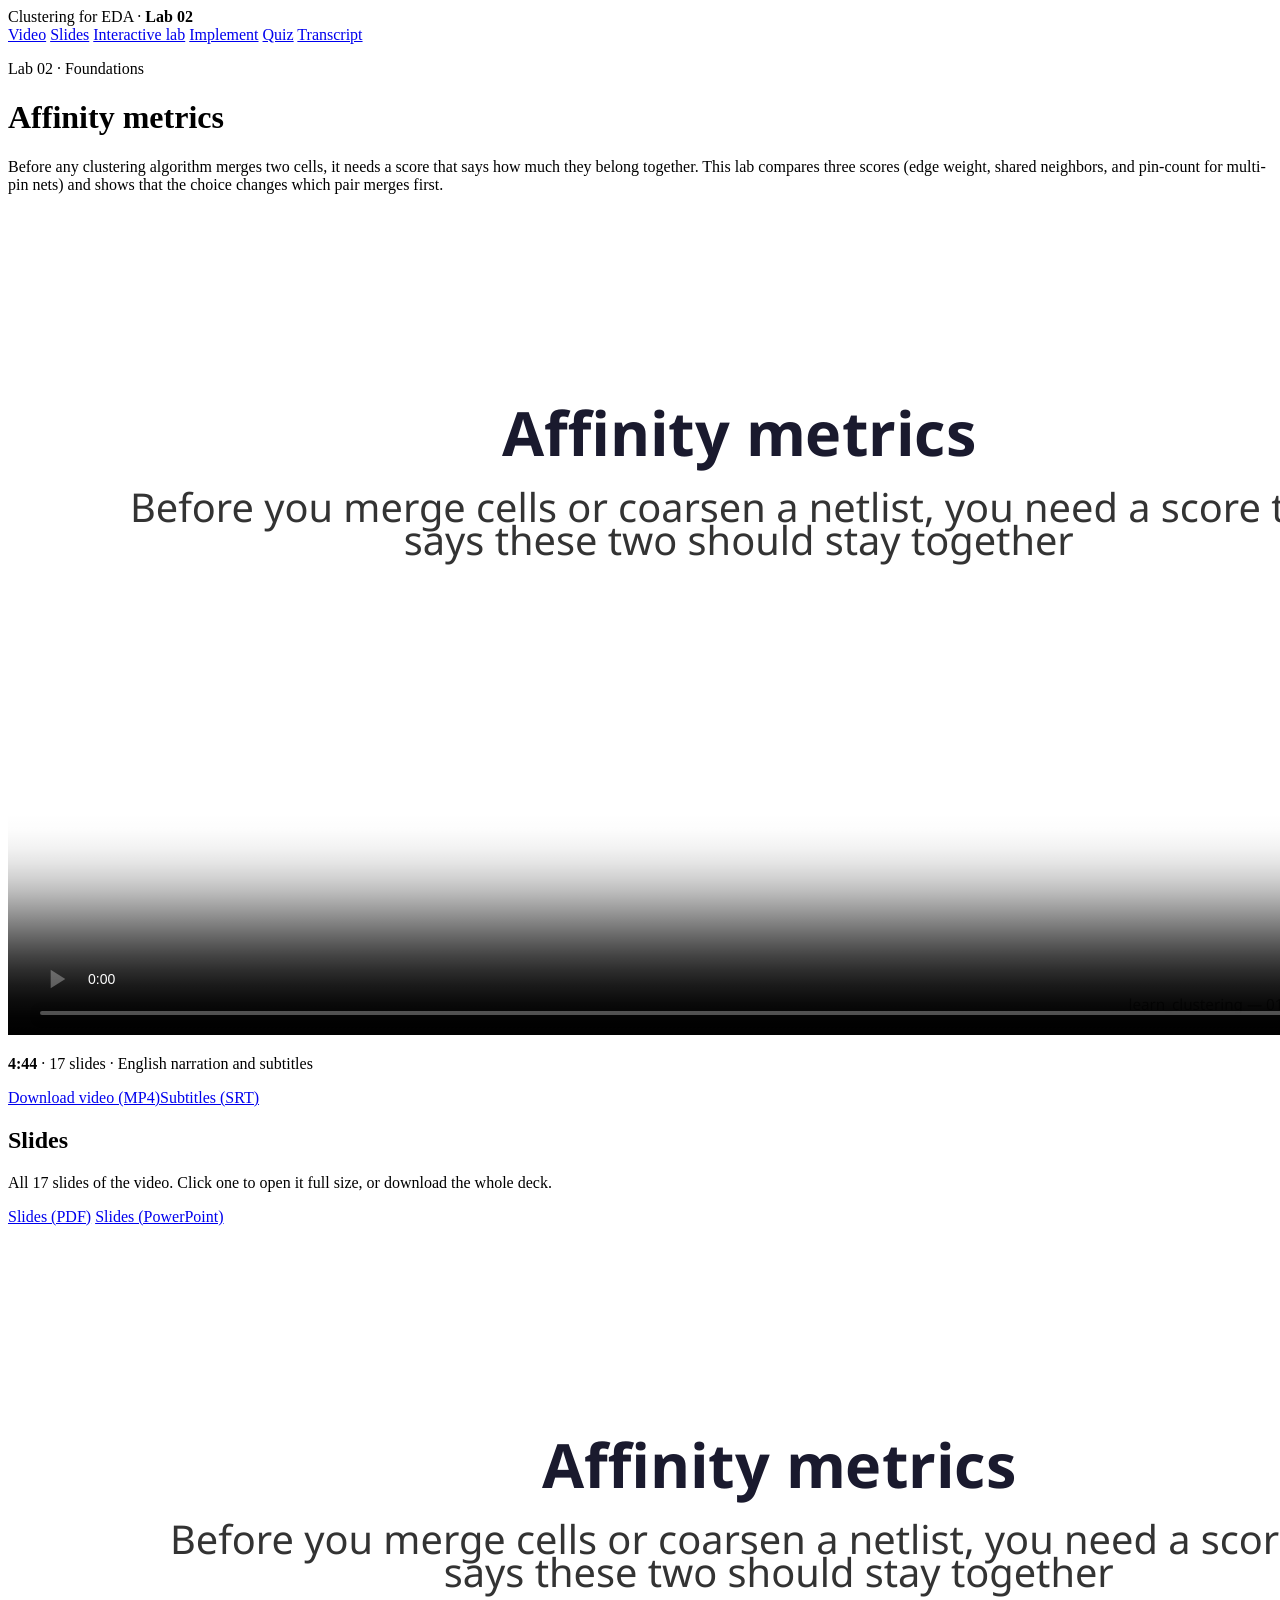
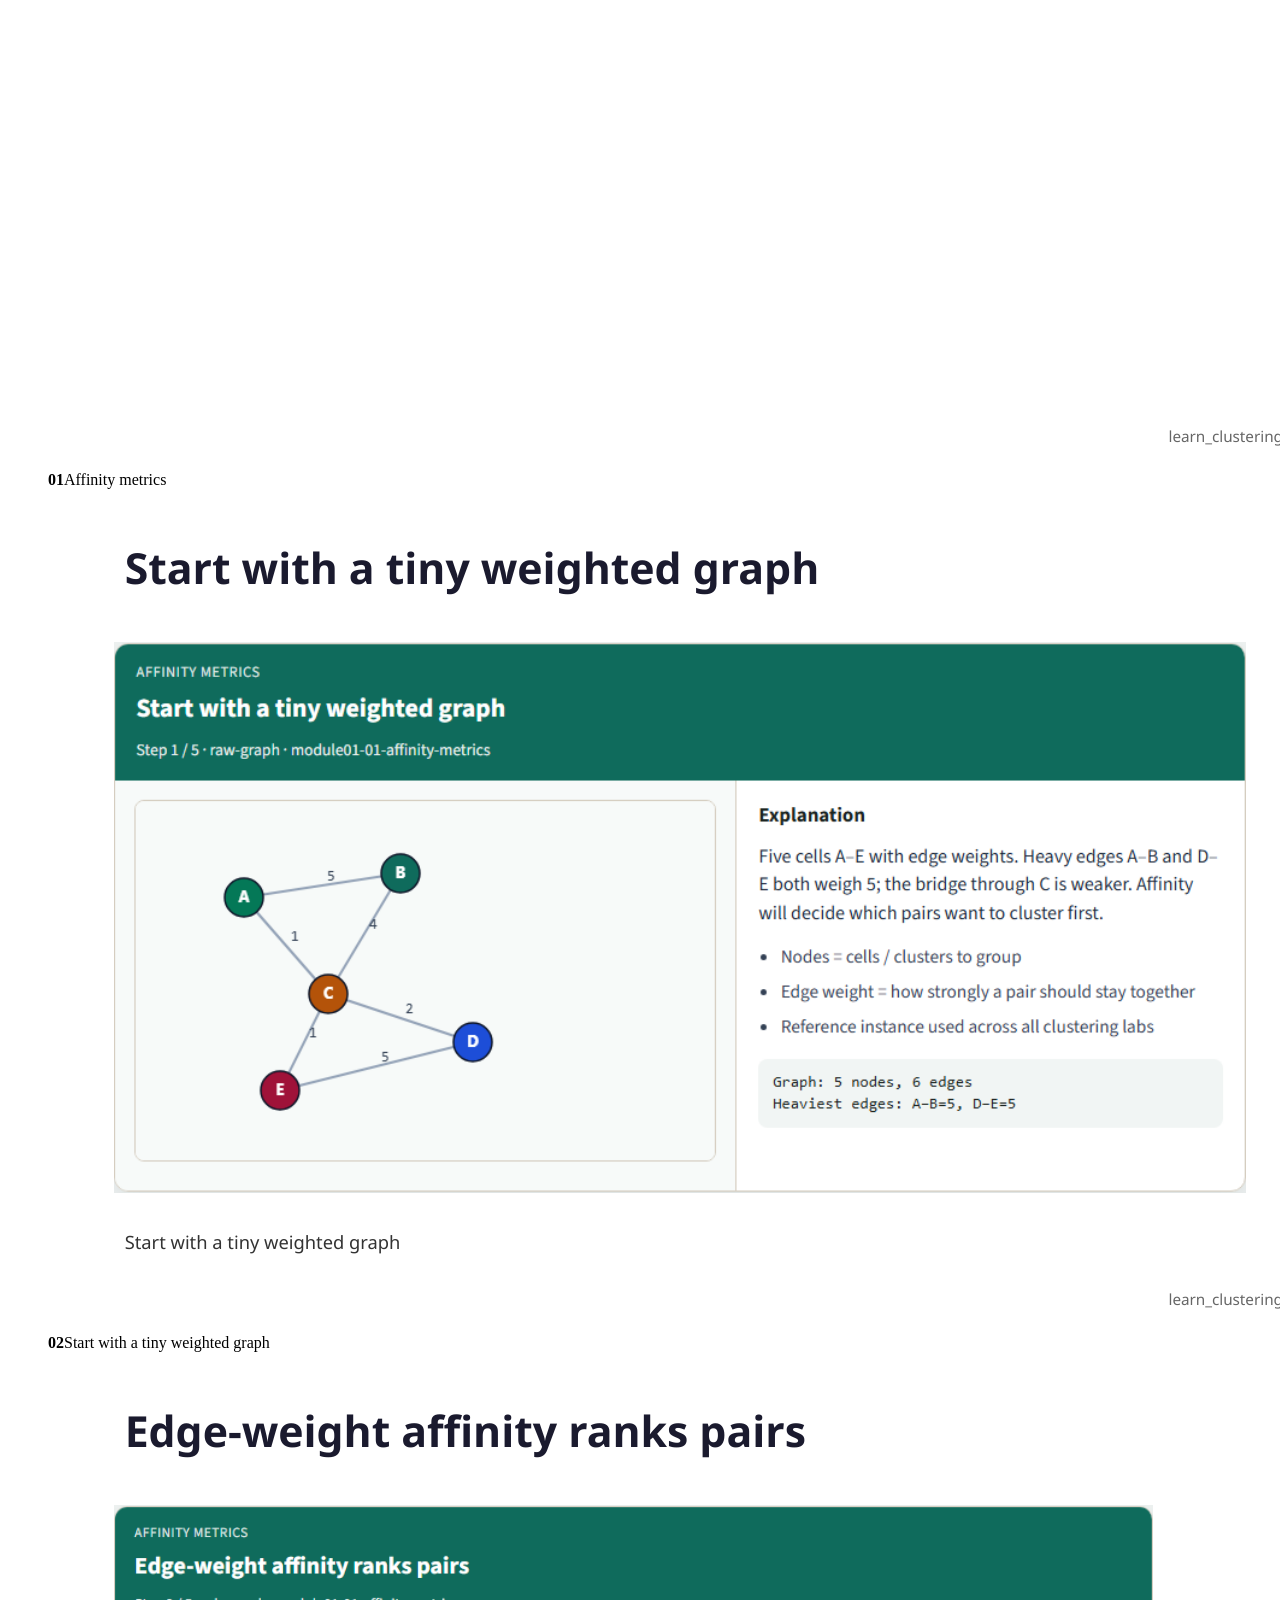
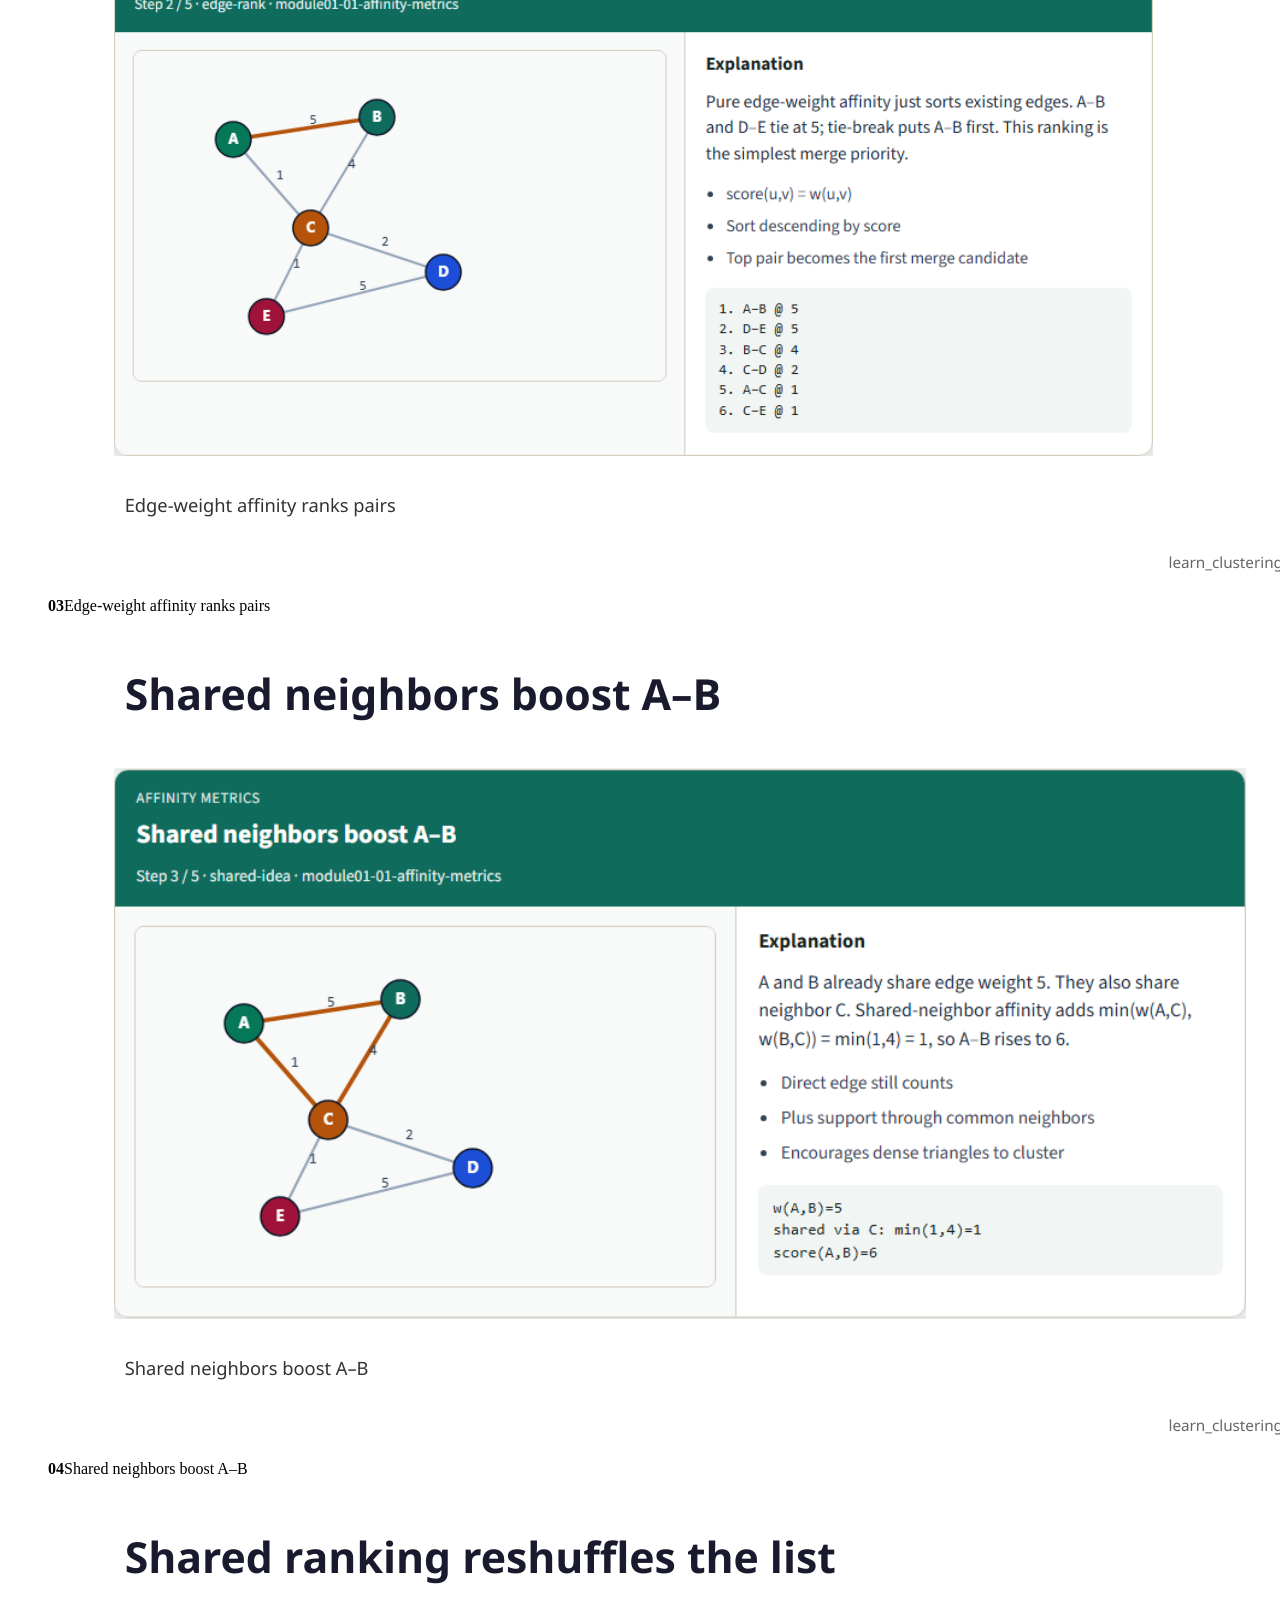
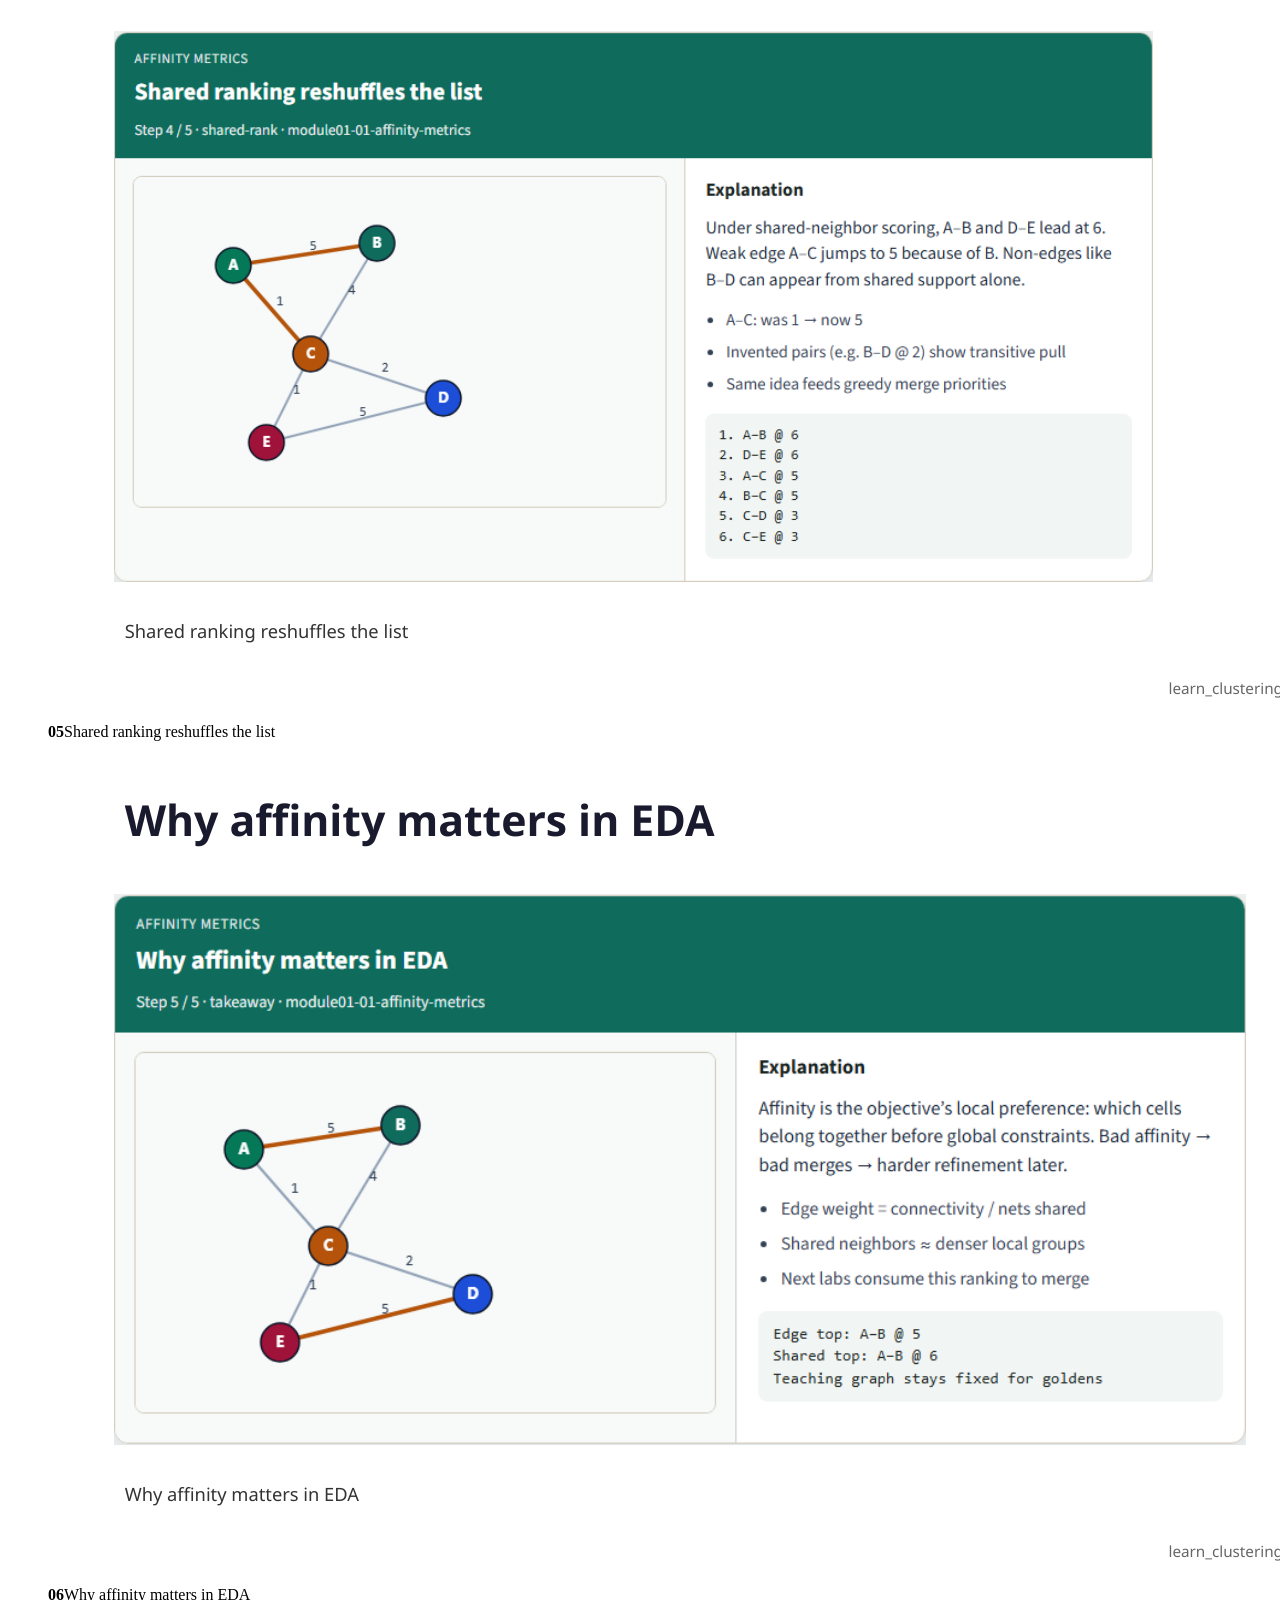
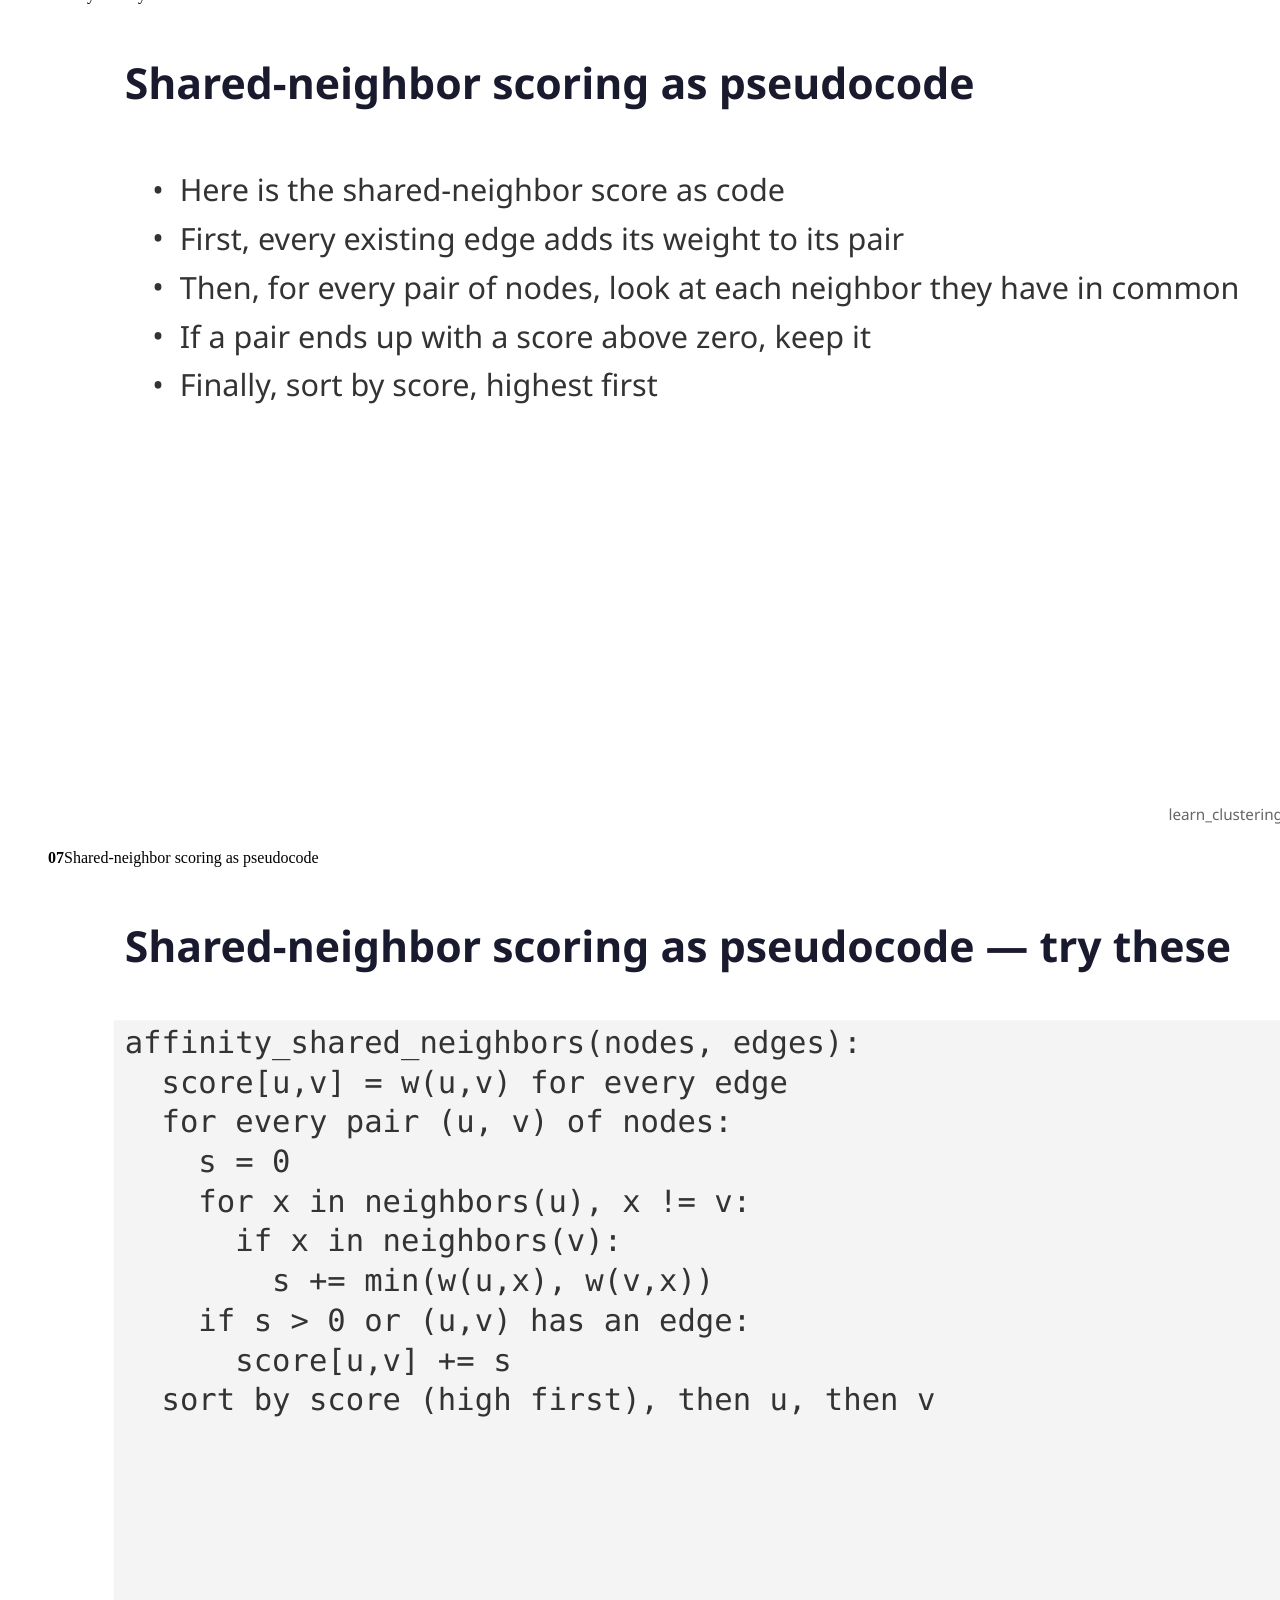
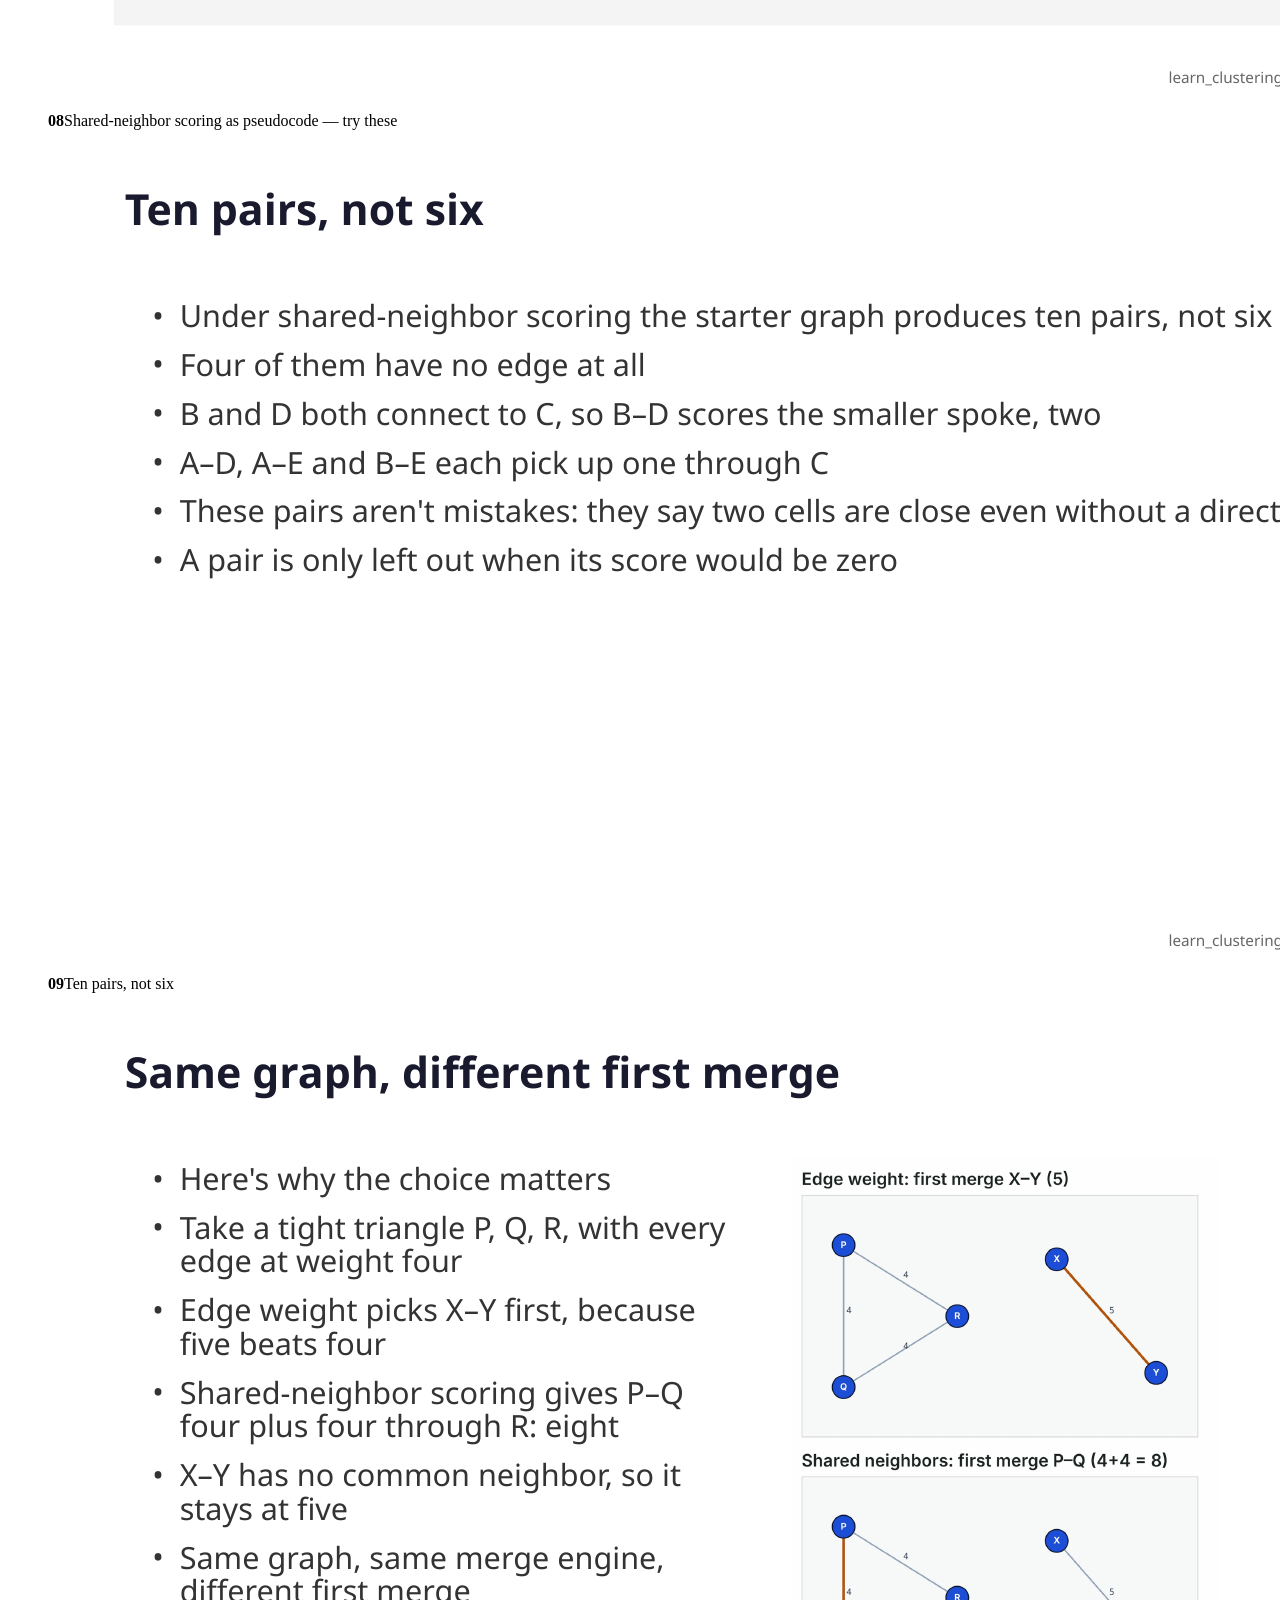
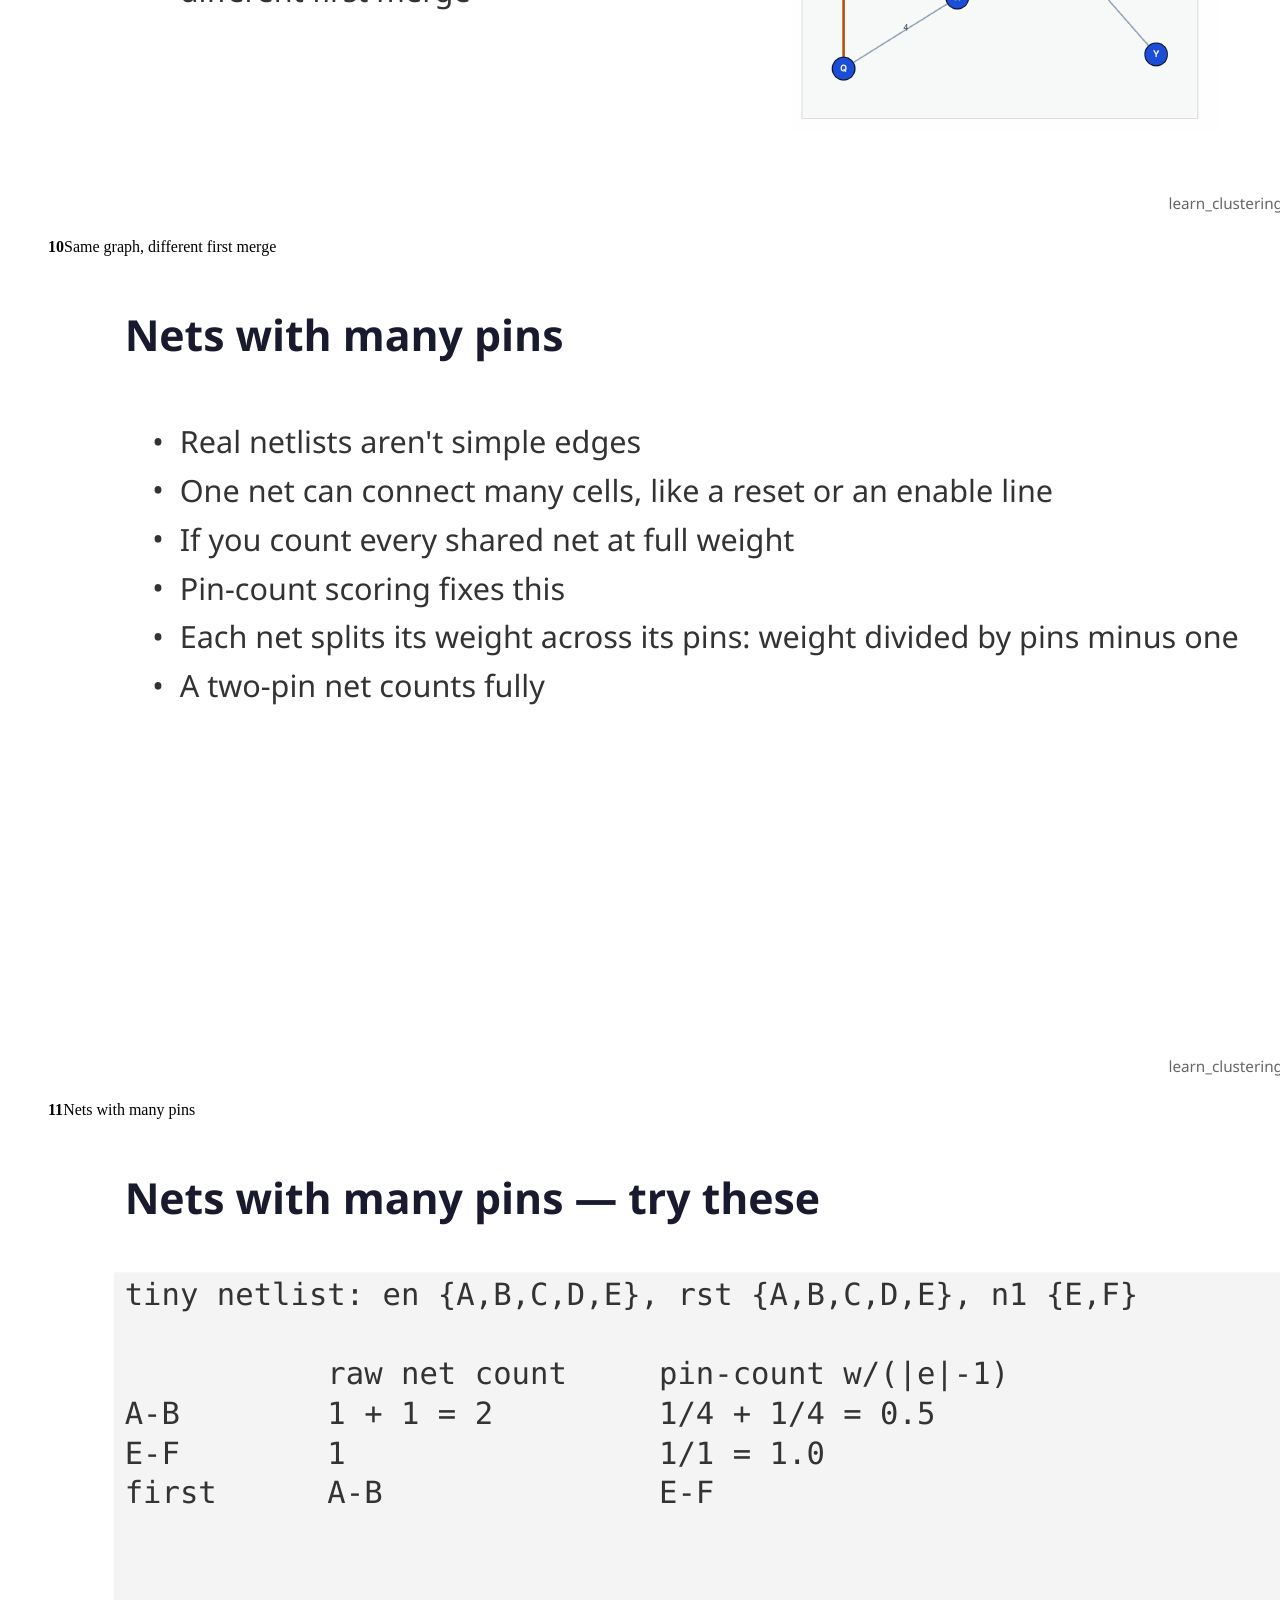
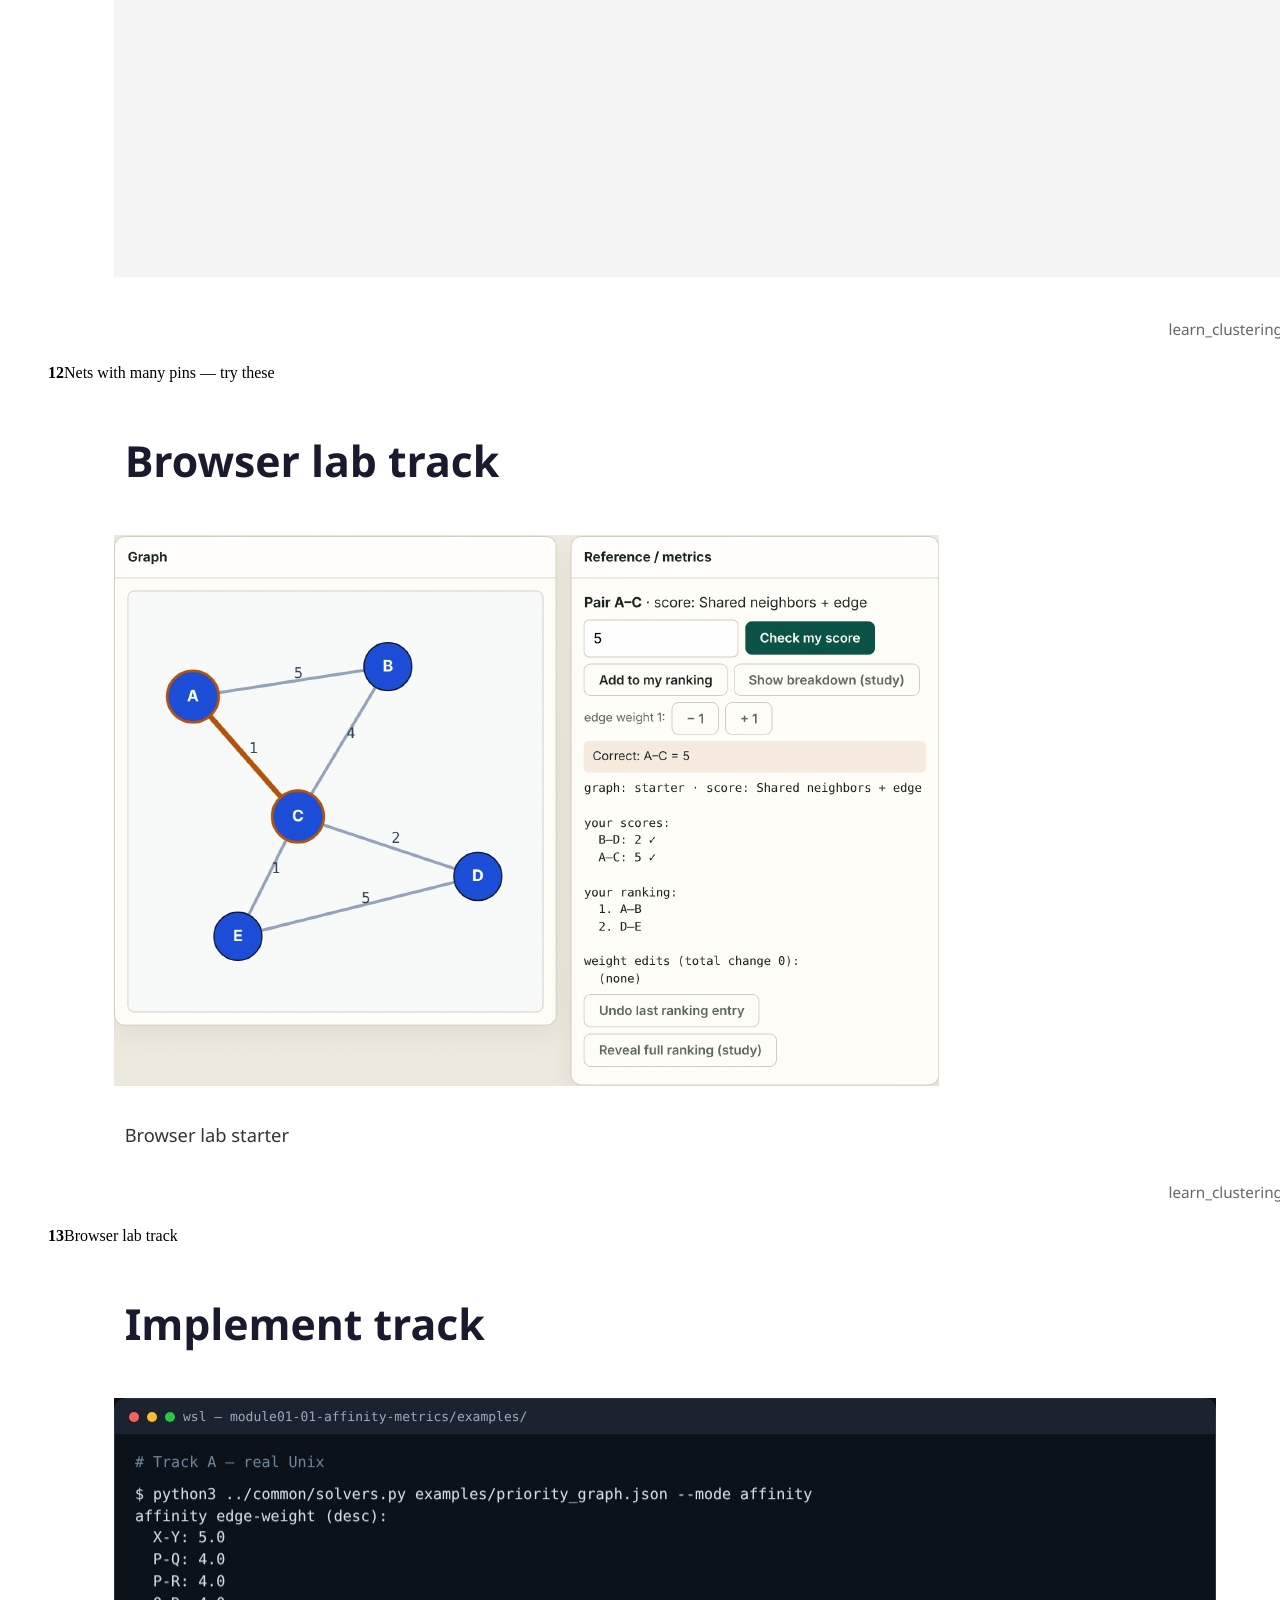
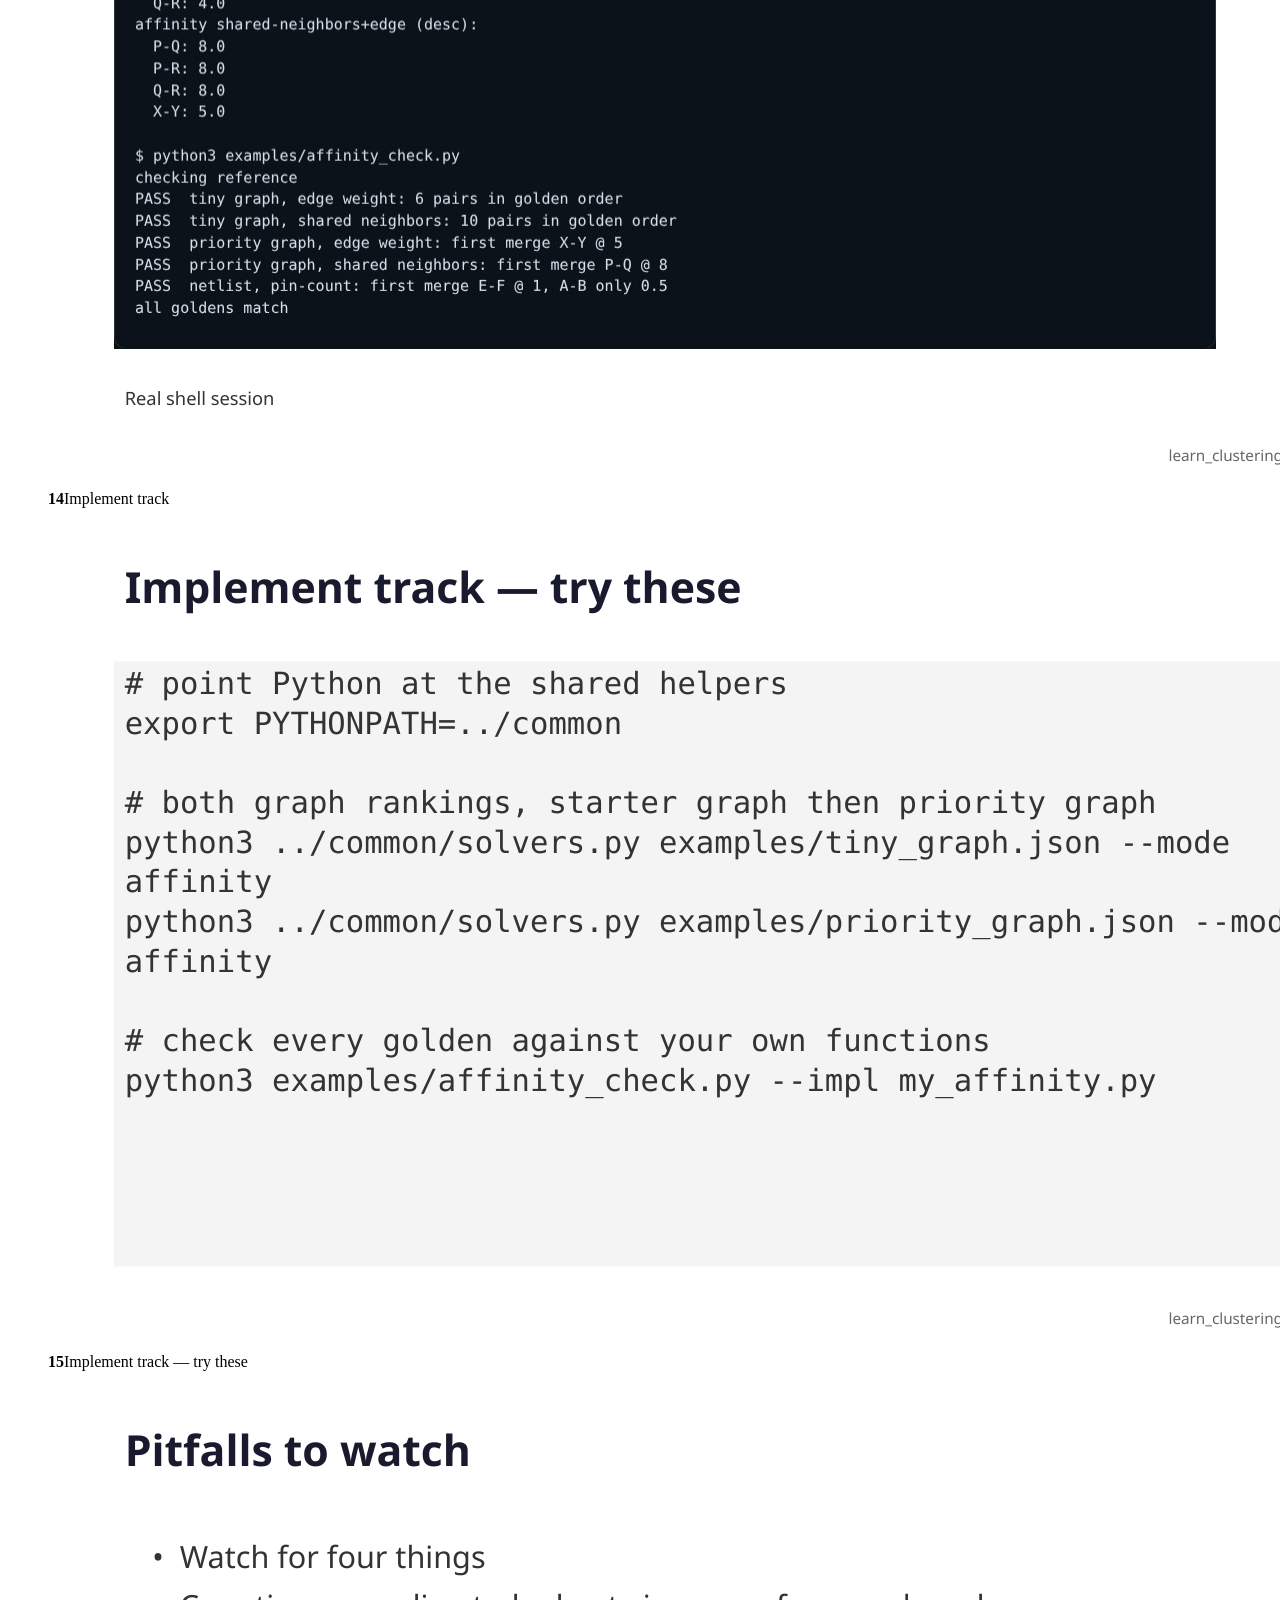
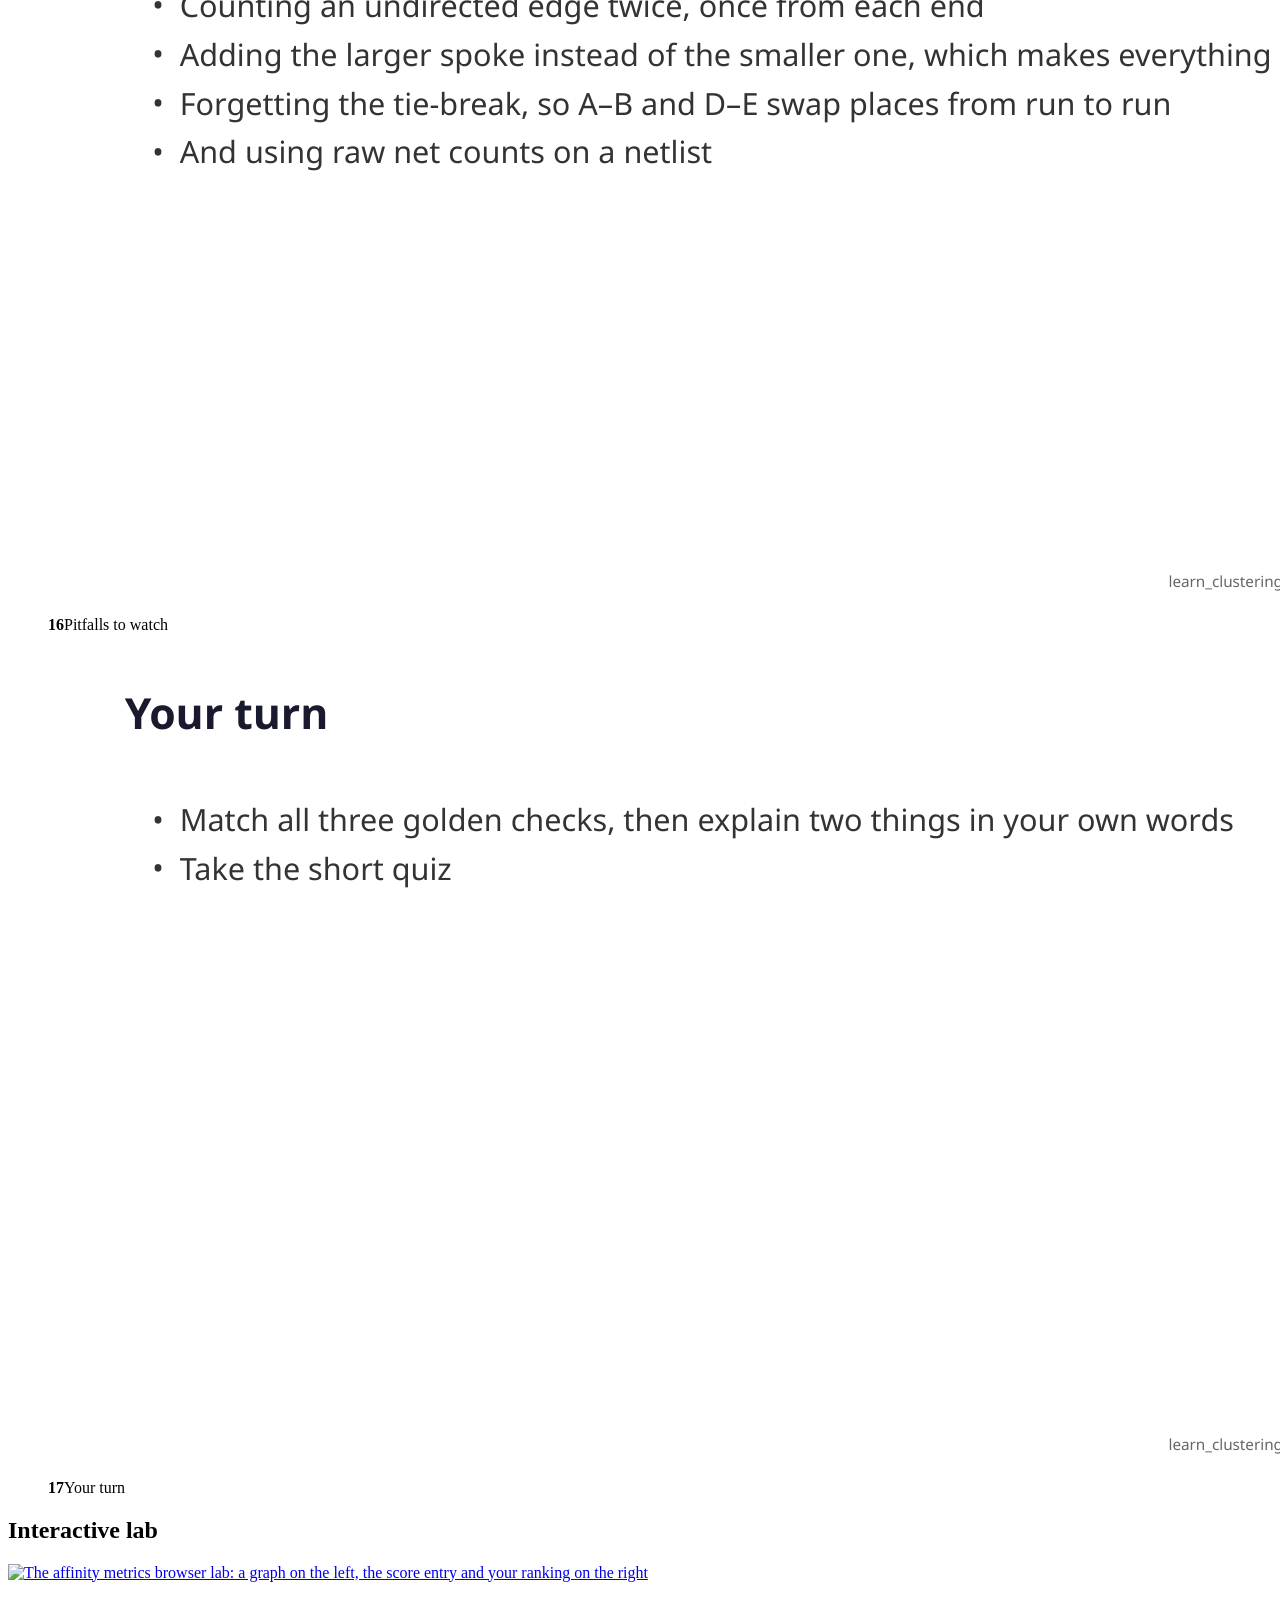
==== docs/index.html @ bbe757ec "Add narrated video and subtitles" ====
<!DOCTYPE html>
<html lang="en">
<head>
  <meta charset="utf-8">
  <meta name="viewport" content="width=device-width, initial-scale=1">
  <title>Lab 02 — Affinity metrics · Clustering for EDA</title>
  <meta name="description" content="Lab 02 of the Clustering for EDA course: edge-weight, shared-neighbor and pin-count affinity, with narrated video, slides, an interactive browser lab and a quiz.">
  <link rel="stylesheet" href="page.css">
</head>
<body>
  <header class="top">
    <div class="wrap">
      <span class="crumb">Clustering for EDA · <strong>Lab 02</strong></span>
      <nav class="toc" aria-label="On this page">
        <a href="#video">Video</a>
        <a href="#slides">Slides</a>
        <a href="#lab">Interactive lab</a>
        <a href="#implement">Implement</a>
        <a href="#quiz">Quiz</a>
        <a href="#transcript">Transcript</a>
      </nav>
    </div>
  </header>

  <main class="wrap">
    <div class="hero">
      <p class="eyebrow">Lab 02 · Foundations</p>
      <h1>Affinity metrics</h1>
      <p class="lead">Before any clustering algorithm merges two cells, it needs a score that says how much they belong together. This lab compares three scores (edge weight, shared neighbors, and pin-count for multi-pin nets) and shows that the choice changes which pair merges first.</p>
    </div>

    <section id="video">
      <div class="card video-card">
        <video controls preload="metadata" poster="slides/01.png"><source src="video.mp4" type="video/mp4"><track kind="subtitles" src="subs.vtt" srclang="en" label="English" default>Your browser does not support the video tag.</video>
        <p class="meta"><strong>4:44</strong> · 17 slides · English narration and subtitles</p>
        <div class="btns"><a class="btn" href="video.mp4" download>Download video (MP4)</a><a class="btn" href="subs.srt" download>Subtitles (SRT)</a></div>
      </div>
    </section>

    <section id="slides">
      <h2>Slides</h2>
      <p>All 17 slides of the video. Click one to open it full size, or download the whole deck.</p>
      <div class="btns" style="margin-bottom:1rem">
        <a class="btn" href="slides.pdf">Slides (PDF)</a>
        <a class="btn" href="slides.pptx" download>Slides (PowerPoint)</a>
      </div>
      <div class="slides">
        <figure><a href="slides/01.png"><img src="slides/01.png" loading="lazy" alt="Slide 1: Affinity metrics"></a><figcaption><b>01</b>Affinity metrics</figcaption></figure>
<figure><a href="slides/02.png"><img src="slides/02.png" loading="lazy" alt="Slide 2: Start with a tiny weighted graph"></a><figcaption><b>02</b>Start with a tiny weighted graph</figcaption></figure>
<figure><a href="slides/03.png"><img src="slides/03.png" loading="lazy" alt="Slide 3: Edge-weight affinity ranks pairs"></a><figcaption><b>03</b>Edge-weight affinity ranks pairs</figcaption></figure>
<figure><a href="slides/04.png"><img src="slides/04.png" loading="lazy" alt="Slide 4: Shared neighbors boost A–B"></a><figcaption><b>04</b>Shared neighbors boost A–B</figcaption></figure>
<figure><a href="slides/05.png"><img src="slides/05.png" loading="lazy" alt="Slide 5: Shared ranking reshuffles the list"></a><figcaption><b>05</b>Shared ranking reshuffles the list</figcaption></figure>
<figure><a href="slides/06.png"><img src="slides/06.png" loading="lazy" alt="Slide 6: Why affinity matters in EDA"></a><figcaption><b>06</b>Why affinity matters in EDA</figcaption></figure>
<figure><a href="slides/07.png"><img src="slides/07.png" loading="lazy" alt="Slide 7: Shared-neighbor scoring as pseudocode"></a><figcaption><b>07</b>Shared-neighbor scoring as pseudocode</figcaption></figure>
<figure><a href="slides/08.png"><img src="slides/08.png" loading="lazy" alt="Slide 8: Shared-neighbor scoring as pseudocode — try these"></a><figcaption><b>08</b>Shared-neighbor scoring as pseudocode — try these</figcaption></figure>
<figure><a href="slides/09.png"><img src="slides/09.png" loading="lazy" alt="Slide 9: Ten pairs, not six"></a><figcaption><b>09</b>Ten pairs, not six</figcaption></figure>
<figure><a href="slides/10.png"><img src="slides/10.png" loading="lazy" alt="Slide 10: Same graph, different first merge"></a><figcaption><b>10</b>Same graph, different first merge</figcaption></figure>
<figure><a href="slides/11.png"><img src="slides/11.png" loading="lazy" alt="Slide 11: Nets with many pins"></a><figcaption><b>11</b>Nets with many pins</figcaption></figure>
<figure><a href="slides/12.png"><img src="slides/12.png" loading="lazy" alt="Slide 12: Nets with many pins — try these"></a><figcaption><b>12</b>Nets with many pins — try these</figcaption></figure>
<figure><a href="slides/13.png"><img src="slides/13.png" loading="lazy" alt="Slide 13: Browser lab track"></a><figcaption><b>13</b>Browser lab track</figcaption></figure>
<figure><a href="slides/14.png"><img src="slides/14.png" loading="lazy" alt="Slide 14: Implement track"></a><figcaption><b>14</b>Implement track</figcaption></figure>
<figure><a href="slides/15.png"><img src="slides/15.png" loading="lazy" alt="Slide 15: Implement track — try these"></a><figcaption><b>15</b>Implement track — try these</figcaption></figure>
<figure><a href="slides/16.png"><img src="slides/16.png" loading="lazy" alt="Slide 16: Pitfalls to watch"></a><figcaption><b>16</b>Pitfalls to watch</figcaption></figure>
<figure><a href="slides/17.png"><img src="slides/17.png" loading="lazy" alt="Slide 17: Your turn"></a><figcaption><b>17</b>Your turn</figcaption></figure>
      </div>
    </section>

    <section id="lab">
      <h2>Interactive lab</h2>
      <div class="card lab-grid">
        <a href="tools/affinity-metrics/index.html"><img src="img/lab-starter.png" alt="The affinity metrics browser lab: a graph on the left, the score entry and your ranking on the right"></a>
        <div>
          <p>Do the scoring yourself, right in the browser:</p>
          <ul>
            <li>Pick any pair of nodes, even one without an edge, compute its score by hand, and check it.</li>
            <li>Build your own ranking in order. The tie-break counts.</li>
            <li>Change edge weights and watch which pair merges first.</li>
            <li>Three graphs (starter, priority, tiny netlist) and four scores.</li>
          </ul>
          <p>Ten challenges, from Intro to Stretch, check your own answers. The study aids are there if you're stuck, but what they reveal stops counting.</p>
          <div class="btns"><a class="btn primary" href="tools/affinity-metrics/index.html">Open the lab</a></div>
        </div>
      </div>
    </section>

    <section id="implement">
      <h2>Implement (Track A)</h2>
      <p>Write the three scoring functions yourself and check them against the goldens. The commands below run inside the <a href="https://github.com/yongfu-li/eda-learning">course repository</a>, from <code>courses/learn_clustering/module01-01-affinity-metrics/</code>.</p>
      <div class="files">
        <a href="examples/tiny_graph.json" download><code>tiny_graph.json</code><small>Starter graph (golden 1)</small></a>
<a href="examples/priority_graph.json" download><code>priority_graph.json</code><small>Priority graph: the first merge flips (golden 2)</small></a>
<a href="examples/tiny_netlist.json" download><code>tiny_netlist.json</code><small>Tiny netlist with wide nets (golden 3)</small></a>
<a href="examples/affinity_check.py" download><code>affinity_check.py</code><small>Golden self-check; --impl checks your code</small></a>
      </div>
      <div class="card md">
        <h1>Examples — Affinity metrics</h1>
<p>Track A (implement). Shared helpers: <code>../common/graphutil.py</code>.</p>
<h2>Goal</h2>
<p>Define <strong>three</strong> affinity scores, compute them by hand and in code, and show that the
choice of score <strong>changes which pair merges first</strong>.</p>
<p>Affinity answers one question for every pair of cells: <em>how much do these two want to be
in the same cluster?</em> Every clustering algorithm later in this course (greedy merge,
multilevel coarsening, hypergraph clustering) starts from such a ranking, so a bad score
means bad merges that later refinement has to repair.</p>
<table>
<thead>
<tr>
<th>Score</th>
<th>Uses</th>
<th>Idea</th>
</tr>
</thead>
<tbody>
<tr>
<td>Edge weight</td>
<td>graph</td>
<td>direct connection only</td>
</tr>
<tr>
<td>Shared neighbor + edge</td>
<td>graph</td>
<td>direct connection <strong>plus</strong> support through common neighbors ("connectivity")</td>
</tr>
<tr>
<td>Pin-count (clique model)</td>
<td>netlist</td>
<td>each net spreads its weight over its pins, so wide nets count less</td>
</tr>
</tbody>
</table>
<h2>API (target)</h2>
<pre><code class="language-text">affinity_edge_weight(edges) -&gt; list[(u, v, score)]                # sorted
affinity_shared_neighbors(nodes, edges) -&gt; list[(u, v, score)]    # sorted
affinity_pin_count(nodes, hyperedges) -&gt; list[(u, v, score)]      # sorted
</code></pre>
<p><strong>Sorted</strong> means score descending, then <code>u</code>, then <code>v</code> alphabetically. This <strong>tie-break</strong>
is part of the API: A–B and D–E both score 5, and the golden puts A–B first because A &lt; D.
Later labs (greedy merge) take the first pair, so an unstable tie-break changes their results.</p>
<h2>Definitions</h2>
<p><strong>Edge-weight affinity</strong></p>
<pre><code class="language-text">score(u,v) = w(u,v)
</code></pre>
<p><strong>Shared-neighbor + edge affinity</strong></p>
<pre><code class="language-text">score(u,v) = w(u,v) + sum_x min(w(u,x), w(v,x))
             over common neighbors x
</code></pre>
<p><code>w(u,v)</code> is 0 when there is no direct edge. A pair with no edge but a common neighbor
still gets a score (B–D below). Pairs whose score would be 0 are <strong>not</strong> listed.
<code>min</code> means a neighbor only supports a pair as strongly as its <strong>weaker</strong> spoke.</p>
<p><strong>Pin-count (clique-model) affinity</strong> for netlists, where one net can connect many pins:</p>
<pre><code class="language-text">score(u,v) = sum over nets e containing u and v of  w(e) / (|e| - 1)
</code></pre>
<p><code>|e|</code> is the number of pins on the net. A 2-pin net gives its full weight; a 5-pin net
gives only a quarter to each pair. Wide nets such as reset, enable or clock touch many cells
and should not glue them all together.</p>
<h2>Pseudocode</h2>
<pre><code class="language-text">affinity_shared_neighbors(nodes, edges):
  adj = adjacency map, adj[u][v] = w(u,v) (both directions)
  score = {}
  for (u, v, w) in edges: score[u,v] += w     # direct part
  for every unordered pair (u, v) of nodes:
    s = 0
    for x in neighbors(u), x != v:
      if x in neighbors(v):
        s += min(adj[u][x], adj[v][x])
    if s &gt; 0 or (u,v) in score: score[u,v] += s
  return pairs sorted by (-score, u, v)
</code></pre>
<pre><code class="language-text">affinity_pin_count(nodes, nets):
  score = {}
  for net e with pins P (|P| &gt;= 2):
    share = w(e) / (|P| - 1)
    for every pair (u, v) in P: score[u,v] += share
  return pairs sorted by (-score, u, v)
</code></pre>
<h2>Golden 1 — starter graph (<code>examples/tiny_graph.json</code>)</h2>
<p>Edges: A–B 5, A–C 1, B–C 4, C–D 2, D–E 5, C–E 1.</p>
<p><strong>Edge weight</strong> (exactly the six existing edges):</p>
<table>
<thead>
<tr>
<th>Rank</th>
<th>Pair</th>
<th>Score</th>
</tr>
</thead>
<tbody>
<tr>
<td>1</td>
<td>A–B</td>
<td>5</td>
</tr>
<tr>
<td>2</td>
<td>D–E</td>
<td>5</td>
</tr>
<tr>
<td>3</td>
<td>B–C</td>
<td>4</td>
</tr>
<tr>
<td>4</td>
<td>C–D</td>
<td>2</td>
</tr>
<tr>
<td>5</td>
<td>A–C</td>
<td>1</td>
</tr>
<tr>
<td>6</td>
<td>C–E</td>
<td>1</td>
</tr>
</tbody>
</table>
<p><strong>Shared neighbor + edge</strong> (ten pairs: the six edges plus four pairs that only share a neighbor):</p>
<table>
<thead>
<tr>
<th>Rank</th>
<th>Pair</th>
<th>Score</th>
<th>Why</th>
</tr>
</thead>
<tbody>
<tr>
<td>1</td>
<td>A–B</td>
<td>6</td>
<td>5 + via C min(1,4)=1</td>
</tr>
<tr>
<td>2</td>
<td>D–E</td>
<td>6</td>
<td>5 + via C min(2,1)=1</td>
</tr>
<tr>
<td>3</td>
<td>A–C</td>
<td>5</td>
<td>1 + via B min(5,4)=4</td>
</tr>
<tr>
<td>4</td>
<td>B–C</td>
<td>5</td>
<td>4 + via A min(5,1)=1</td>
</tr>
<tr>
<td>5</td>
<td>C–D</td>
<td>3</td>
<td>2 + via E min(1,5)=1</td>
</tr>
<tr>
<td>6</td>
<td>C–E</td>
<td>3</td>
<td>1 + via D min(2,5)=2</td>
</tr>
<tr>
<td>7</td>
<td>B–D</td>
<td>2</td>
<td>no edge; via C min(4,2)=2</td>
</tr>
<tr>
<td>8</td>
<td>A–D</td>
<td>1</td>
<td>no edge; via C min(1,2)=1</td>
</tr>
<tr>
<td>9</td>
<td>A–E</td>
<td>1</td>
<td>no edge; via C min(1,1)=1</td>
</tr>
<tr>
<td>10</td>
<td>B–E</td>
<td>1</td>
<td>no edge; via C min(4,1)=1</td>
</tr>
</tbody>
</table>
<p>The weak edge A–C climbs from rank 5 to rank 3 because A and C both connect strongly to B:
the triangle A–B–C is a dense group.</p>
<h2>Golden 2 — affinity changes the first merge (<code>examples/priority_graph.json</code>)</h2>
<p>A tight triangle P–Q–R (every edge weight 4) and a lone pair X–Y (weight 5).</p>
<table>
<thead>
<tr>
<th>Score</th>
<th>First merge</th>
<th>Why</th>
</tr>
</thead>
<tbody>
<tr>
<td>Edge weight</td>
<td><strong>X–Y @ 5</strong></td>
<td>heaviest single edge</td>
</tr>
<tr>
<td>Shared neighbor + edge</td>
<td><strong>P–Q @ 8</strong></td>
<td>4 + via R min(4,4)=4; X–Y has no common neighbor, stays 5</td>
</tr>
</tbody>
</table>
<p>Same graph, same algorithm, different first merge. This is why the choice of affinity is a
design decision, not a detail.</p>
<h2>Golden 3 — wide nets (<code>examples/tiny_netlist.json</code>)</h2>
<p>Two 5-pin nets (<code>en</code>, <code>rst</code>) touch A–E; one private 2-pin net joins E–F. All weights 1.</p>
<table>
<thead>
<tr>
<th>Score</th>
<th>A–B (and every pair in A–E)</th>
<th>E–F</th>
<th>First merge</th>
</tr>
</thead>
<tbody>
<tr>
<td>Raw net count (sum of w)</td>
<td>2</td>
<td>1</td>
<td>A–B</td>
</tr>
<tr>
<td>Pin-count, w/(|e|−1)</td>
<td>1/4 + 1/4 = <strong>0.5</strong></td>
<td><strong>1.0</strong></td>
<td><strong>E–F</strong></td>
</tr>
</tbody>
</table>
<p>Counting shared nets naively says A–B belongs together just because both see enable and
reset. Pin-count scoring says E–F, the only pair with a private connection, matters more.
Clustering a netlist turns into hypergraph clustering (module 03-03); this score is the
bridge to it.</p>
<h2>Try-these</h2>
<p>From this module folder:</p>
<pre><code class="language-bash"># point Python at the shared helpers
export PYTHONPATH=../common

# print both graph rankings for the starter graph
python3 ../common/solvers.py examples/tiny_graph.json --mode affinity

# same for the priority graph: compare the first line of each table
python3 ../common/solvers.py examples/priority_graph.json --mode affinity

# check every golden above, and print the rankings including pin-count
python3 examples/affinity_check.py --show

# check YOUR implementation (functions you have not written yet are skipped)
python3 examples/affinity_check.py --impl my_affinity.py
</code></pre>
<p>Unit tests for the shared helpers, from <code>courses/learn_clustering</code>:</p>
<pre><code class="language-bash">PYTHONPATH=common python3 -m unittest common.test_solvers.TestFoundations -v
</code></pre>
<h2>Starter prompts</h2>
<ol>
<li>Compute the shared-neighbor score of A–C, B–D and C–E <strong>by hand</strong>, then compare with Golden 1.</li>
<li>Implement <code>affinity_edge_weight</code> and <code>affinity_shared_neighbors</code>; run
   <code>affinity_check.py --impl</code> until the graph checks pass. (It feeds the edges in reverse order,
   so a missing tie-break fails.)</li>
<li>Explain in one sentence why A–C rises under shared-neighbor scoring.</li>
<li>On the priority graph, explain why the first merge changes between the two scores.</li>
<li>Implement <code>affinity_pin_count</code>. Explain why A–B drops to 0.5 while E–F stays 1.</li>
<li>Stretch: copy the starter graph and raise D–E from 5 to 6. Predict both rankings first,
   then run the solver on your copy. Which pair is now first, and does A–C still climb?</li>
</ol>
      </div>
    </section>

    <section id="quiz">
      <h2>Quiz</h2>
      <p>7 quick questions on this lab. Pick an answer for each, then check.</p>
      <div class="card quiz" id="quiz-root"></div>
      <script type="application/json" id="quiz-data">{"module": "module01-01-affinity-metrics", "title": "Affinity metrics check", "passing_score": 0.67, "items": [{"id": "q1", "type": "multiple_choice", "prompt": "Under pure edge-weight affinity on the starter graph, the top score is…", "choices": ["A–C at 1", "A–B (and D–E) at 5", "B–C at 4", "C–D at 2"], "answer": 1, "explain": "Heaviest edges are A–B and D–E at weight 5."}, {"id": "q2", "type": "true_false", "prompt": "Shared-neighbor affinity can raise a pair’s score above its direct edge weight.", "answer": true, "explain": "Overlap through common neighbors is added to the direct weight."}, {"id": "q3", "type": "multiple_choice", "prompt": "On the starter graph, shared-neighbor+edge score for A–B is…", "choices": ["5", "6", "4", "1"], "answer": 1, "explain": "5 + min(A–C,B–C)=1 → 6."}, {"id": "q4", "type": "multiple_choice", "prompt": "Why does A–C rise under shared-neighbor scoring?", "choices": ["Because A–C is the heaviest direct edge", "Because A and C share neighbor B with a strong path", "Because D–E disappears", "Because cutsize ignores affinity"], "answer": 1, "explain": "min(A–B,C–B)=4 boosts the weak A–C edge."}, {"id": "q5", "type": "multiple_choice", "prompt": "On the priority graph (triangle P–Q–R with weight 4 edges, lone pair X–Y with weight 5), which pair merges first under shared-neighbor + edge scoring?", "choices": ["X–Y at 5", "P–Q at 8", "P–Q at 4", "X–Y at 10"], "answer": 1, "explain": "P–Q = 4 + via R min(4,4) = 8. X–Y has no common neighbor, so it stays at 5. Edge weight alone would merge X–Y first."}, {"id": "q6", "type": "multiple_choice", "prompt": "Under pin-count affinity w(e)/(|e|−1), what does one 5-pin net of weight 1 add to each pair of its pins?", "choices": ["1", "0.5", "0.25", "0.2"], "answer": 2, "explain": "1 / (5 − 1) = 0.25. Wide nets such as reset or enable spread their weight thin, so they don't glue every cell together."}, {"id": "q7", "type": "true_false", "prompt": "Under shared-neighbor scoring, B–D gets a score of 2 even though there is no B–D edge.", "answer": true, "explain": "B and D share neighbor C: min(w(B,C), w(D,C)) = min(4, 2) = 2. Only pairs with a total score of 0 are left out."}]}</script>
    </section>

    <section id="transcript">
      <details class="card transcript">
        <summary>Full narration transcript</summary>
        <h3>Affinity metrics</h3><p>Before you merge cells or coarsen a netlist, you need a score that says these two should stay together. That score is affinity. In this module you’ll compare plain edge weight with shared-neighbor scoring on the same tiny graph—and watch who wants to merge first. Then you’ll see a graph where the two scores disagree, and a third score for real netlists, where one net can touch many cells.</p>
<h3>Start with a tiny weighted graph</h3><p>Five cells A through E with edge weights. Heavy edges A–B and D–E both weigh five; the bridge through C is weaker. Affinity will decide which pairs want to cluster first.</p>
<h3>Edge-weight affinity ranks pairs</h3><p>Pure edge-weight affinity just sorts existing edges. A–B and D–E tie at five; tie-break puts A–B first. That ranking is the simplest merge priority.</p>
<h3>Shared neighbors boost A–B</h3><p>A and B already share edge weight five. They also share neighbor C. Shared-neighbor affinity adds the minimum of those spokes—one—so A–B rises to six.</p>
<h3>Shared ranking reshuffles the list</h3><p>Under shared-neighbor scoring, A–B and D–E lead at six. Weak edge A–C jumps to five because of B. Non-edges like B–D can appear from shared support alone.</p>
<h3>Why affinity matters in EDA</h3><p>Affinity is the objective’s local preference: which cells belong together before global constraints. Bad affinity means bad merges, and harder refinement later.</p>
<h3>Shared-neighbor scoring as pseudocode</h3><p>Here is the shared-neighbor score as code. First, every existing edge adds its weight to its pair. Then, for every pair of nodes, look at each neighbor they have in common, and add the smaller of the two connecting weights. If a pair ends up with a score above zero, keep it. Finally, sort by score, highest first, and break ties alphabetically, so your list comes out the same every time.</p>
<h3>Ten pairs, not six</h3><p>Under shared-neighbor scoring the starter graph produces ten pairs, not six. Four of them have no edge at all. B and D both connect to C, so B–D scores the smaller spoke, two. A–D, A–E and B–E each pick up one through C. These pairs aren&#x27;t mistakes: they say two cells are close even without a direct wire. A pair is only left out when its score would be zero.</p>
<h3>Same graph, different first merge</h3><p>Here&#x27;s why the choice matters. Take a tight triangle P, Q, R, with every edge at weight four, and a lone pair X–Y at weight five. Edge weight picks X–Y first, because five beats four. Shared-neighbor scoring gives P–Q four plus four through R: eight. X–Y has no common neighbor, so it stays at five. Same graph, same merge engine, different first merge.</p>
<h3>Nets with many pins</h3><p>Real netlists aren&#x27;t simple edges. One net can connect many cells, like a reset or an enable line. If you count every shared net at full weight, cells A and B look close just because both see reset. Pin-count scoring fixes this. Each net splits its weight across its pins: weight divided by pins minus one. A two-pin net counts fully. A five-pin net gives only a quarter to each pair.</p>
<h3>Browser lab track</h3><p>In the browser lab, you do the scoring. Click two nodes to pick a pair, even a pair with no edge, work out its score by hand, and type it in. You can also build your own ranking, one pair at a time, and change edge weights to see which pair merges first. You can switch between all three graphs and all the scores. The ten challenges check what you typed, your ranking and your edits. The breakdown and the full ranking are there for study, but anything they reveal no longer counts.</p>
<h3>Implement track</h3><p>In the implement track, print both rankings for the starter graph, then for the priority graph, and compare the first line of each table. Then write your own scoring functions, including pin-count, and run the golden checker on your file. It checks all three scores, and it feeds the edges in a scrambled order, so a missing tie-break shows up as a failure.</p>
<h3>Pitfalls to watch</h3><p>Watch for four things. Counting an undirected edge twice, once from each end. Adding the larger spoke instead of the smaller one, which makes everything look close. Forgetting the tie-break, so A–B and D–E swap places from run to run. And using raw net counts on a netlist, where wide nets like reset glue unrelated cells together.</p>
<h3>Your turn</h3><p>Match all three golden checks, then explain two things in your own words: why A–C climbs under shared-neighbor scoring, and why the priority graph changes its first merge. Take the short quiz, then continue to greedy pair merge, where these scores become the merge policy.</p>
      </details>
    </section>
  </main>

  <footer>
    <div class="wrap">
      Lab 02 of the Clustering for EDA course, from the <a href="https://github.com/yongfu-li/eda-learning">EDA Algorithms Platform</a> (CC BY 4.0). Review build, not yet merged into the course repository.
    </div>
  </footer>
  <script src="quiz.js"></script>
</body>
</html>
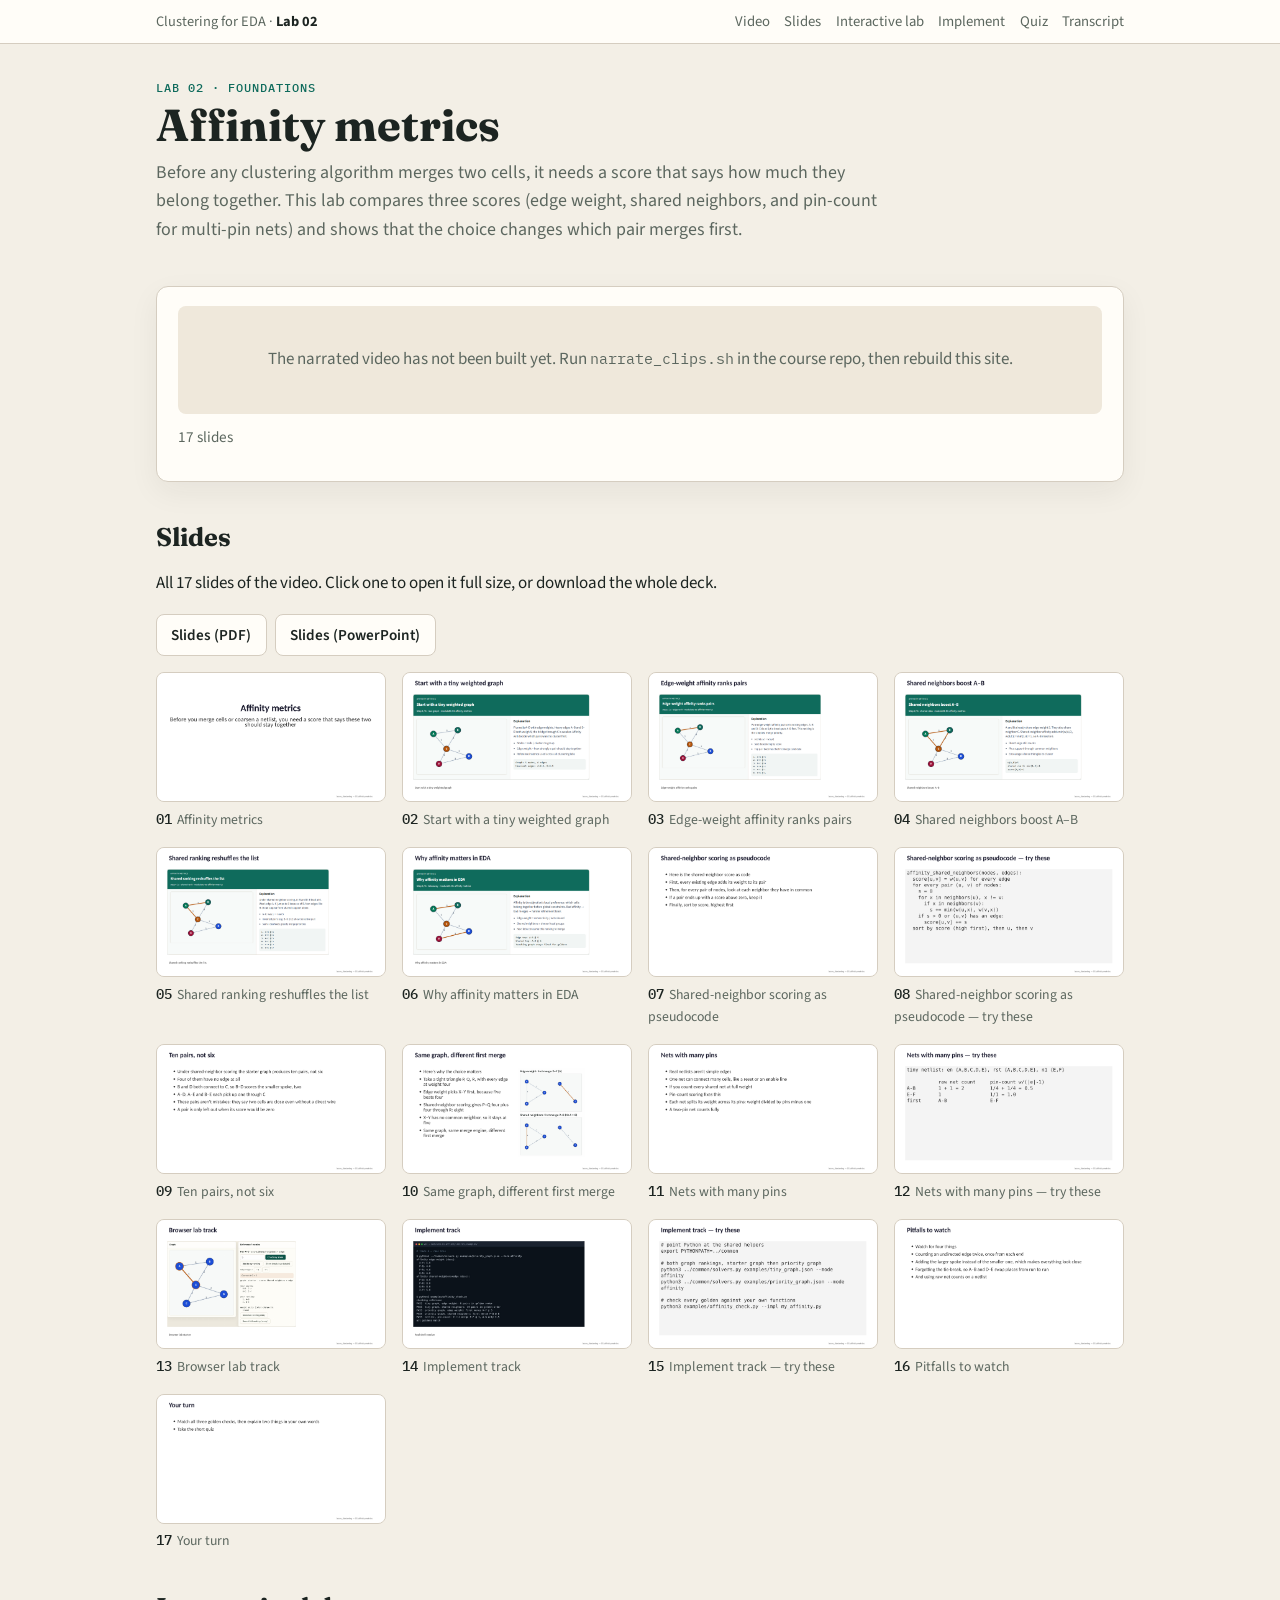
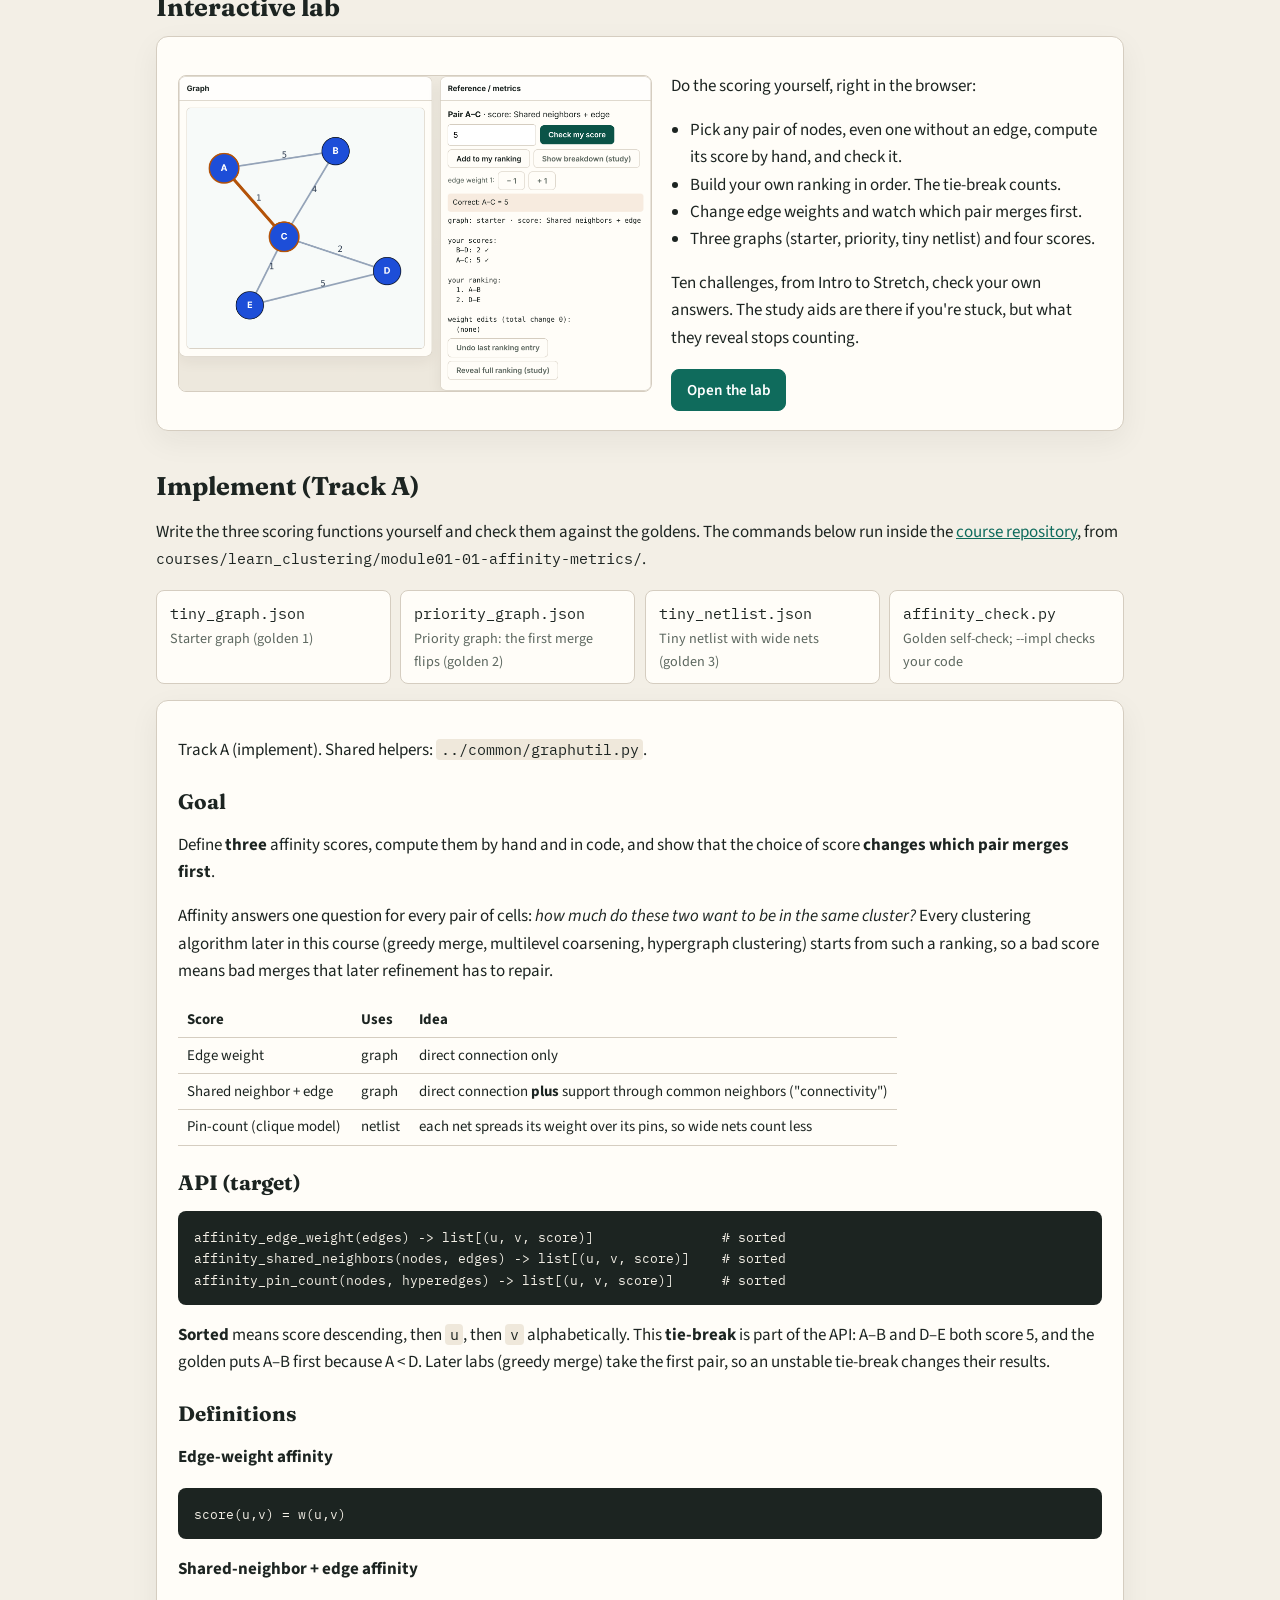
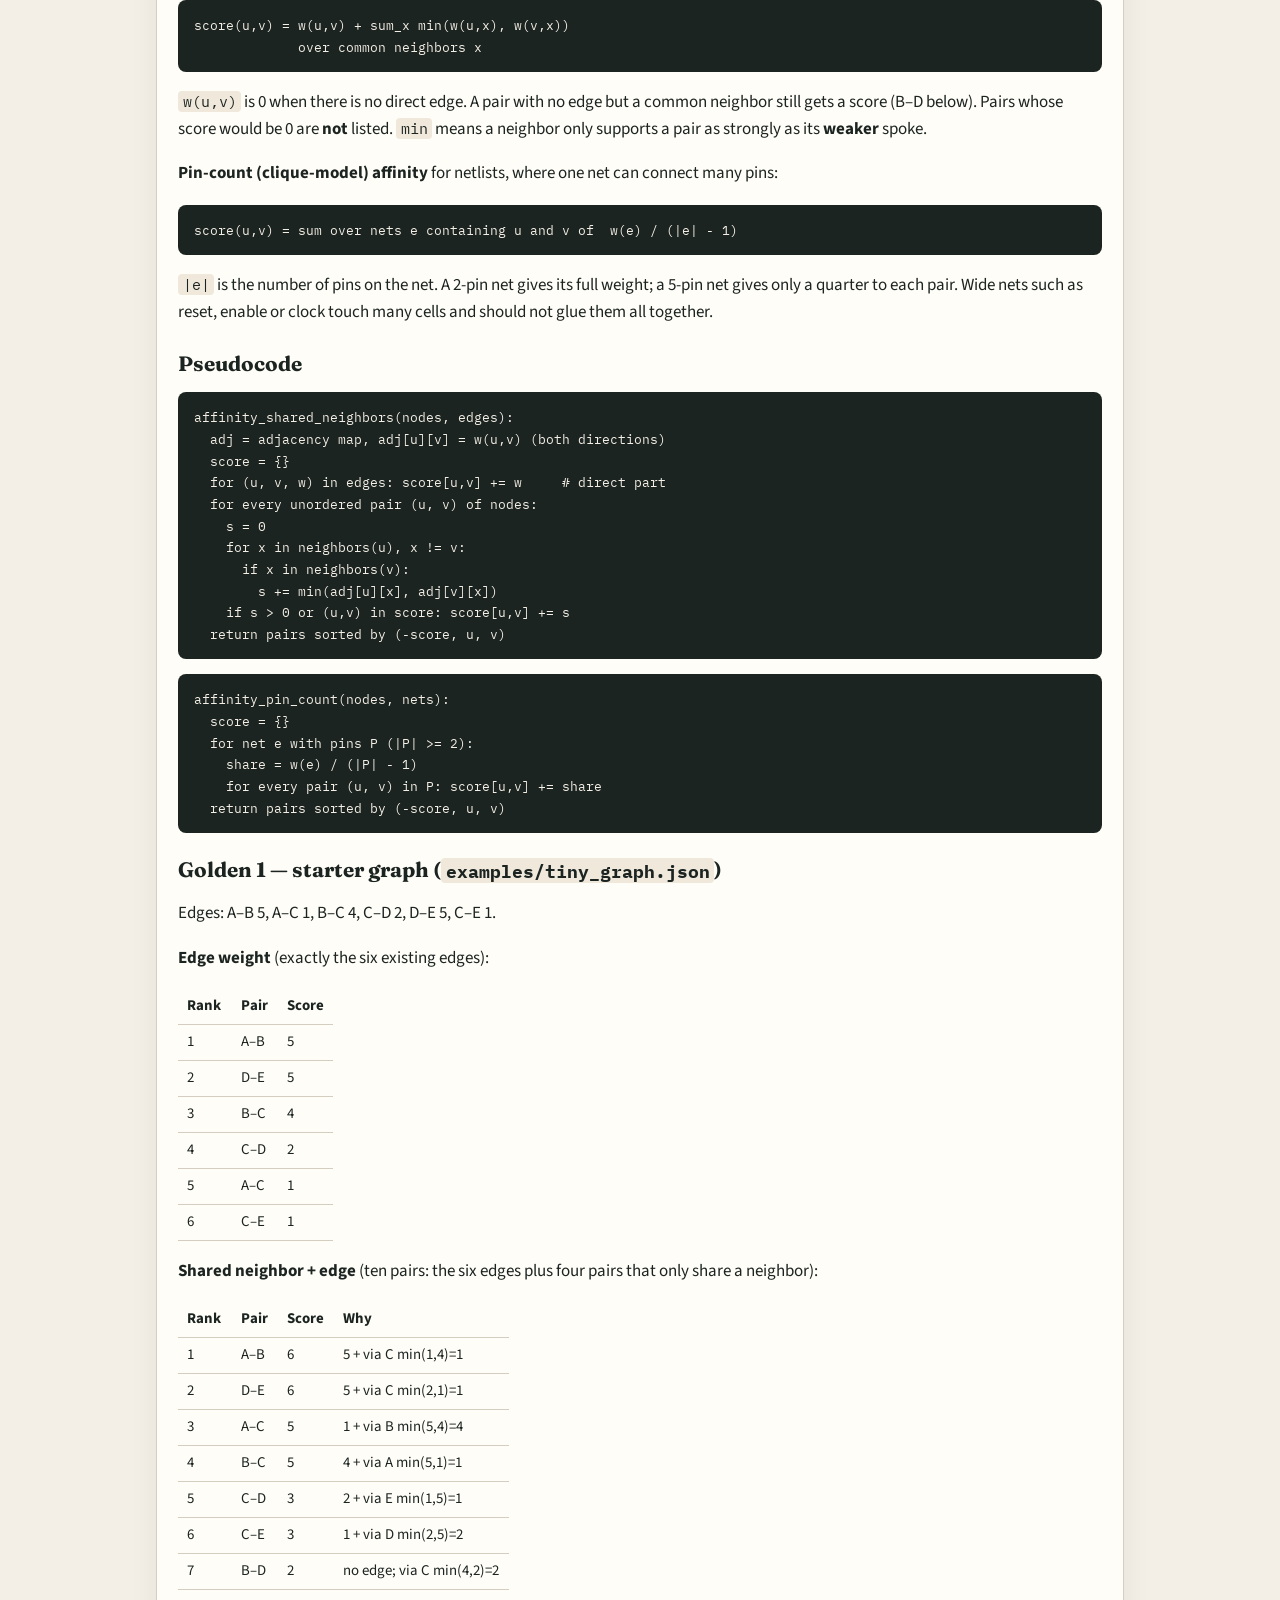
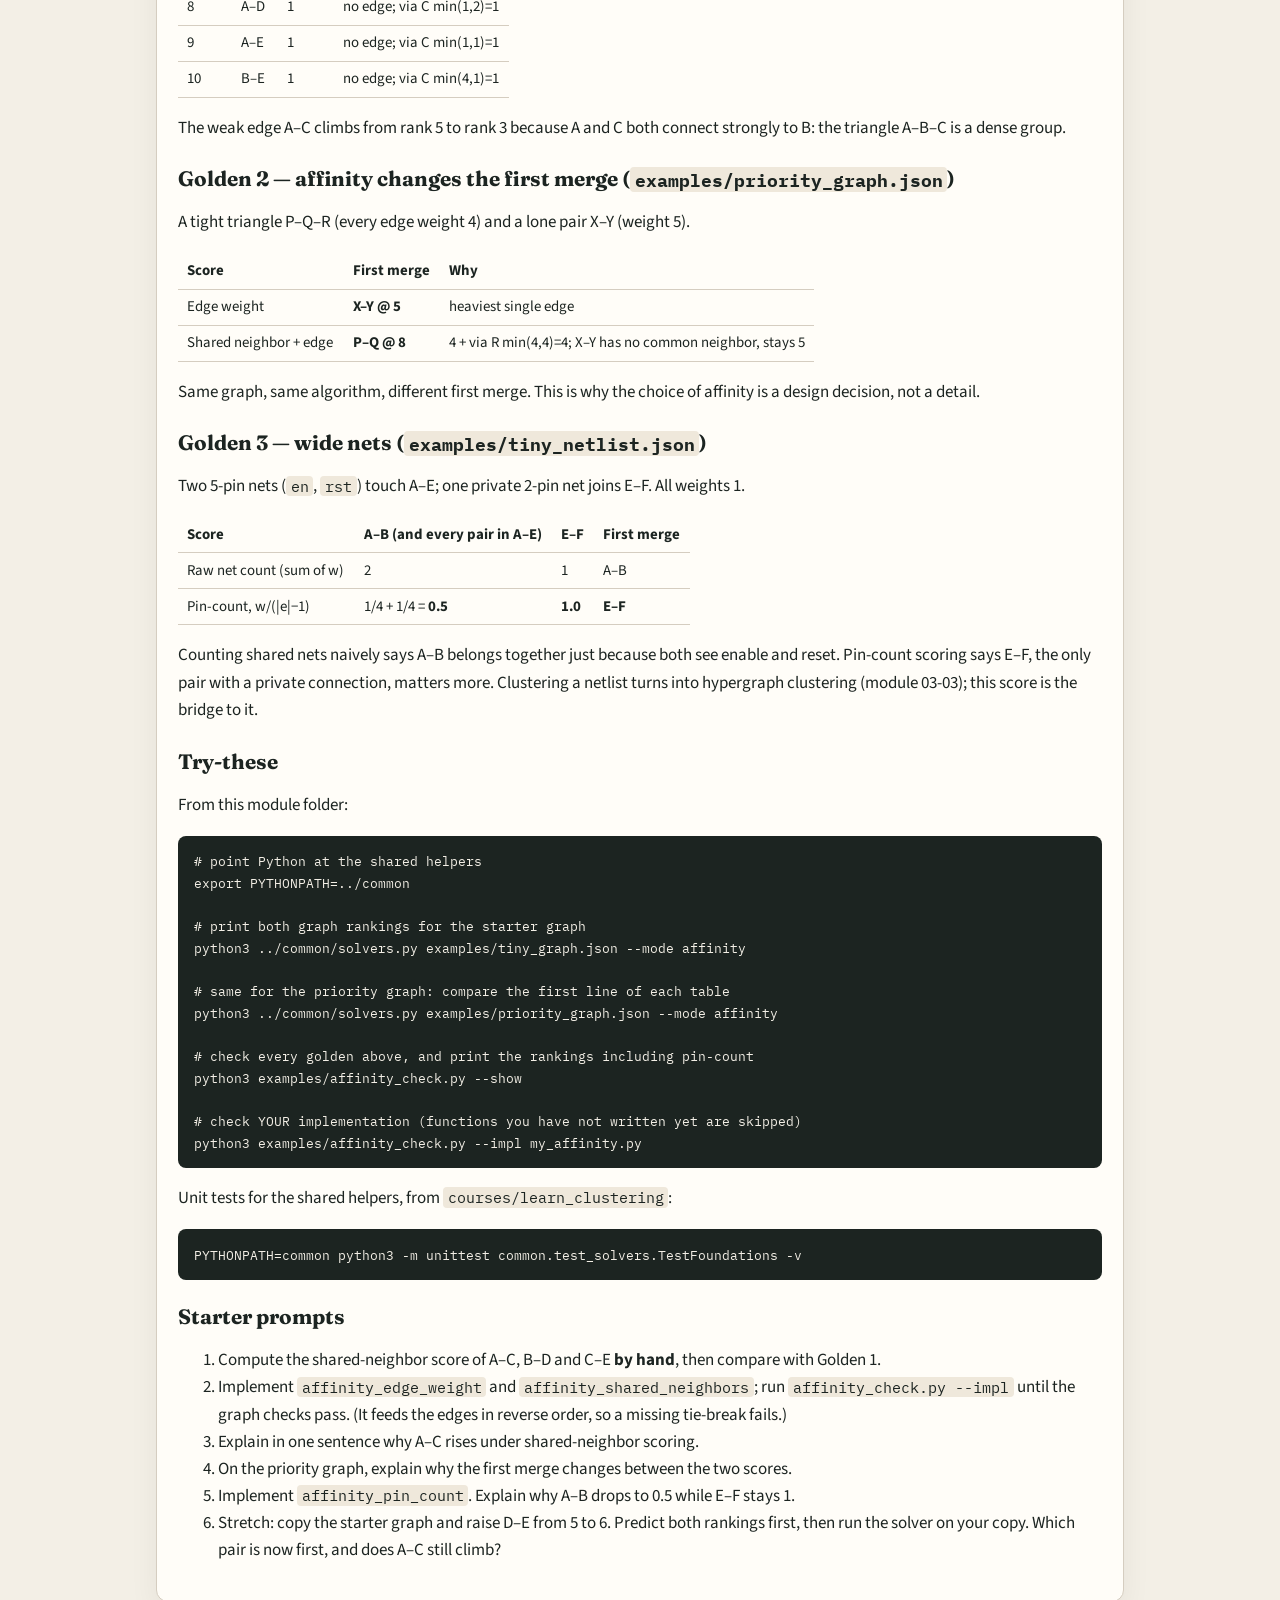
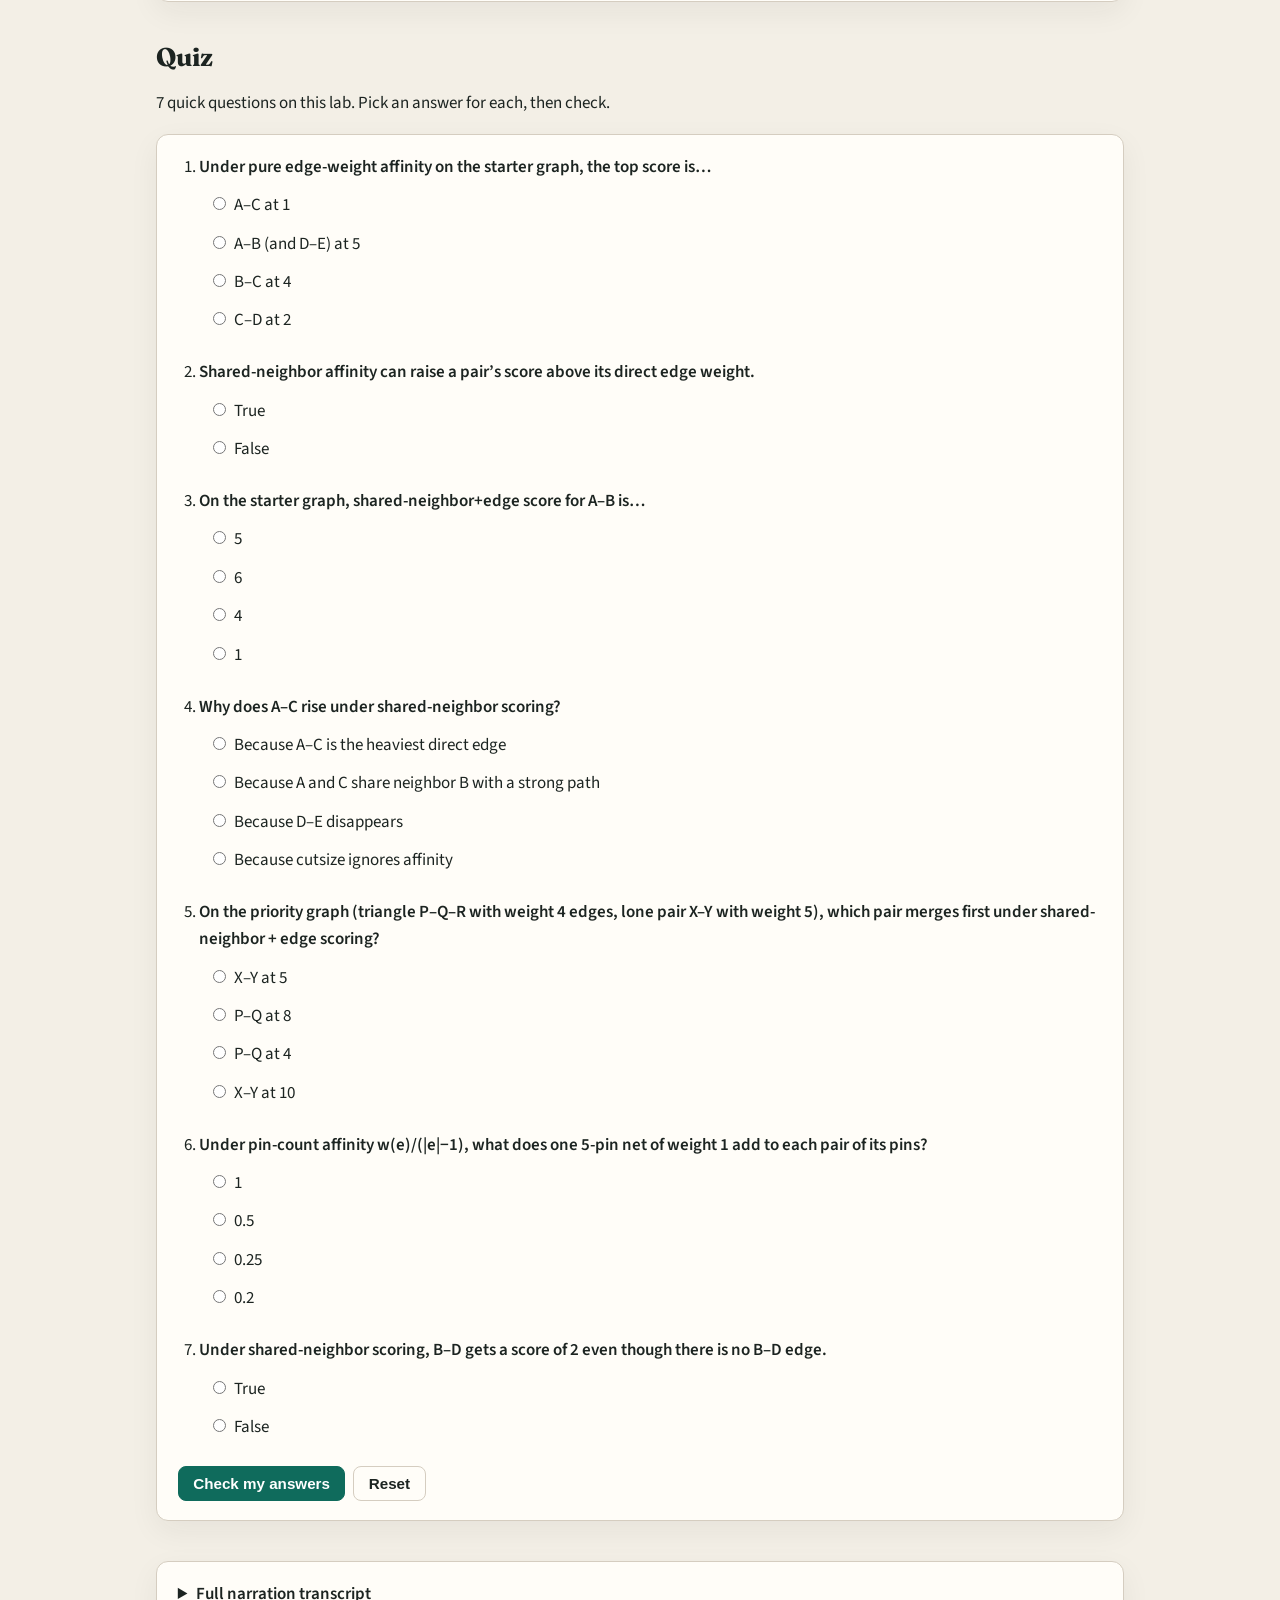
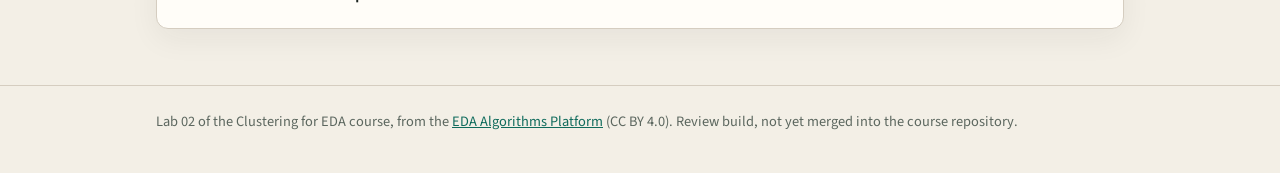
==== commit a2a226ab: "Lab 02 affinity metrics site: build script, template, built docs/ (without video) Co-Authored-By: Cl" ====
--- a/docs/index.html
+++ b/docs/index.html
@@ -31,9 +31,9 @@
 
     <section id="video">
       <div class="card video-card">
-        <video controls preload="metadata" poster="slides/01.png"><source src="video.mp4" type="video/mp4"><track kind="subtitles" src="subs.vtt" srclang="en" label="English" default>Your browser does not support the video tag.</video>
-        <p class="meta"><strong>4:44</strong> · 17 slides · English narration and subtitles</p>
-        <div class="btns"><a class="btn" href="video.mp4" download>Download video (MP4)</a><a class="btn" href="subs.srt" download>Subtitles (SRT)</a></div>
+        <div class="missing">The narrated video has not been built yet. Run <code>narrate_clips.sh</code> in the course repo, then rebuild this site.</div>
+        <p class="meta">17 slides</p>
+        <div class="btns"></div>
       </div>
     </section>
 
--- a/docs/page.css
+++ b/docs/page.css
@@ -0,0 +1,115 @@
+/* Lab 02 landing page. Tokens match the course platform (platform/assets/site.css). */
+@import url("https://fonts.googleapis.com/css2?family=Fraunces:opsz,wght@9..144,500;9..144,700&family=IBM+Plex+Mono:wght@400;500&family=Source+Sans+3:wght@400;600;700&display=swap");
+
+:root {
+  --bg: #f3efe6;
+  --surface: #fffdf8;
+  --surface2: #efe8db;
+  --ink: #1c2421;
+  --muted: #5c675f;
+  --accent: #0f6b5c;
+  --accent-hover: #0b5347;
+  --accent-soft: #d7efe8;
+  --line: #d5cdc0;
+  --ok: #1f7a4c;
+  --ok-bg: #e4f5eb;
+  --err: #a33b3b;
+  --err-bg: #f8e6e6;
+  --radius: 12px;
+  --shadow: 0 10px 30px rgba(28, 36, 33, 0.06);
+  --font: "Source Sans 3", "Segoe UI", sans-serif;
+  --display: "Fraunces", Georgia, serif;
+  --mono: "IBM Plex Mono", ui-monospace, monospace;
+  --max: 1000px;
+}
+
+* { box-sizing: border-box; }
+html { scroll-behavior: smooth; }
+body {
+  margin: 0;
+  background: var(--bg);
+  color: var(--ink);
+  font: 17px/1.6 var(--font);
+}
+a { color: var(--accent); }
+a:hover { color: var(--accent-hover); }
+img { max-width: 100%; height: auto; display: block; }
+code, pre { font-family: var(--mono); font-size: 0.88em; }
+
+.wrap { max-width: var(--max); margin: 0 auto; padding: 0 16px; }
+
+/* header + nav */
+.top { border-bottom: 1px solid var(--line); background: var(--surface); position: sticky; top: 0; z-index: 5; }
+.top .wrap { display: flex; flex-wrap: wrap; gap: 0.25rem 1.25rem; align-items: center; justify-content: space-between; padding-top: 0.6rem; padding-bottom: 0.6rem; }
+.crumb { font-size: 0.9rem; color: var(--muted); }
+.crumb strong { color: var(--ink); }
+.toc { display: flex; flex-wrap: wrap; gap: 0.2rem 0.9rem; font-size: 0.92rem; }
+.toc a { text-decoration: none; color: var(--muted); }
+.toc a:hover { color: var(--accent); }
+
+.hero { padding: 2.2rem 0 0.6rem; }
+.eyebrow { font: 500 0.78rem var(--mono); letter-spacing: 0.08em; text-transform: uppercase; color: var(--accent); margin: 0; }
+h1 { font: 700 clamp(2rem, 5vw, 2.8rem)/1.1 var(--display); margin: 0.3rem 0 0.6rem; }
+.lead { font-size: 1.12rem; color: var(--muted); max-width: 46rem; margin: 0; }
+h2 { font: 700 1.6rem/1.2 var(--display); margin: 0 0 0.8rem; }
+h3 { font-size: 1.1rem; margin: 1.4rem 0 0.4rem; }
+
+section { padding: 2rem 0 0.5rem; scroll-margin-top: 4rem; }
+.card { background: var(--surface); border: 1px solid var(--line); border-radius: var(--radius); box-shadow: var(--shadow); padding: 1.2rem 1.3rem; }
+
+/* video */
+.video-card video { width: 100%; border-radius: 8px; background: #000; aspect-ratio: 16 / 9; }
+.meta { margin: 0.7rem 0 0; color: var(--muted); font-size: 0.95rem; }
+.meta strong { color: var(--ink); }
+.missing { padding: 2.5rem 1rem; text-align: center; color: var(--muted); background: var(--surface2); border-radius: 8px; }
+
+.btns { display: flex; flex-wrap: wrap; gap: 0.5rem; margin-top: 0.8rem; }
+.btn { display: inline-flex; align-items: center; gap: 0.35rem; padding: 0.5rem 0.9rem; border-radius: 8px; border: 1px solid var(--line); background: var(--surface); color: var(--ink); text-decoration: none; font-weight: 600; font-size: 0.95rem; cursor: pointer; }
+.btn:hover { border-color: var(--accent); color: var(--accent); }
+.btn.primary { background: var(--accent); border-color: var(--accent); color: #fff; }
+.btn.primary:hover { background: var(--accent-hover); color: #fff; }
+
+/* lab */
+.lab-grid { display: grid; grid-template-columns: 1.1fr 1fr; gap: 1.2rem; align-items: center; }
+.lab-grid img { border-radius: 8px; border: 1px solid var(--line); }
+.lab-grid ul { margin: 0.4rem 0 0; padding-left: 1.2rem; }
+@media (max-width: 760px) { .lab-grid { grid-template-columns: 1fr; } }
+
+/* slides */
+.slides { display: grid; grid-template-columns: repeat(auto-fill, minmax(220px, 1fr)); gap: 1rem; }
+.slides figure { margin: 0; }
+.slides a { display: block; border: 1px solid var(--line); border-radius: 8px; overflow: hidden; background: #fff; }
+.slides a:hover { border-color: var(--accent); }
+.slides figcaption { font-size: 0.86rem; color: var(--muted); margin-top: 0.35rem; }
+.slides figcaption b { color: var(--ink); font-family: var(--mono); font-weight: 500; margin-right: 0.3rem; }
+
+/* quiz */
+.quiz ol { padding-left: 1.3rem; margin: 0; }
+.quiz li { margin-bottom: 1.2rem; }
+.quiz .q { font-weight: 600; margin-bottom: 0.35rem; }
+.quiz label { display: block; padding: 0.35rem 0.6rem; border-radius: 6px; cursor: pointer; }
+.quiz label:hover { background: var(--surface2); }
+.quiz input { margin-right: 0.5rem; }
+.quiz .good { background: var(--ok-bg); }
+.quiz .bad { background: var(--err-bg); }
+.quiz .why { font-size: 0.92rem; color: var(--muted); margin: 0.3rem 0 0 0.6rem; }
+.quiz .score { font-weight: 700; margin-left: 0.6rem; }
+
+/* rendered markdown (Track A) */
+.md table { border-collapse: collapse; margin: 0.6rem 0 1rem; font-size: 0.93rem; display: block; overflow-x: auto; }
+.md th, .md td { border-bottom: 1px solid var(--line); padding: 0.35rem 0.6rem; text-align: left; }
+.md pre { background: #1c2421; color: #f3efe6; padding: 0.9rem 1rem; border-radius: 8px; overflow-x: auto; line-height: 1.45; }
+.md code { background: var(--surface2); padding: 0.05rem 0.3rem; border-radius: 4px; }
+.md pre code { background: none; padding: 0; }
+.md h1 { display: none; }
+.md h2 { font-size: 1.3rem; margin-top: 1.6rem; }
+
+.files { display: grid; grid-template-columns: repeat(auto-fill, minmax(230px, 1fr)); gap: 0.6rem; margin: 0.6rem 0 1rem; }
+.files a { display: block; padding: 0.6rem 0.8rem; border: 1px solid var(--line); border-radius: 8px; background: var(--surface); text-decoration: none; color: var(--ink); }
+.files a:hover { border-color: var(--accent); }
+.files small { display: block; color: var(--muted); }
+
+details summary { cursor: pointer; font-weight: 600; }
+.transcript h3 { margin-top: 1.2rem; }
+
+footer { margin-top: 3rem; padding: 1.5rem 0 2.5rem; border-top: 1px solid var(--line); color: var(--muted); font-size: 0.9rem; }
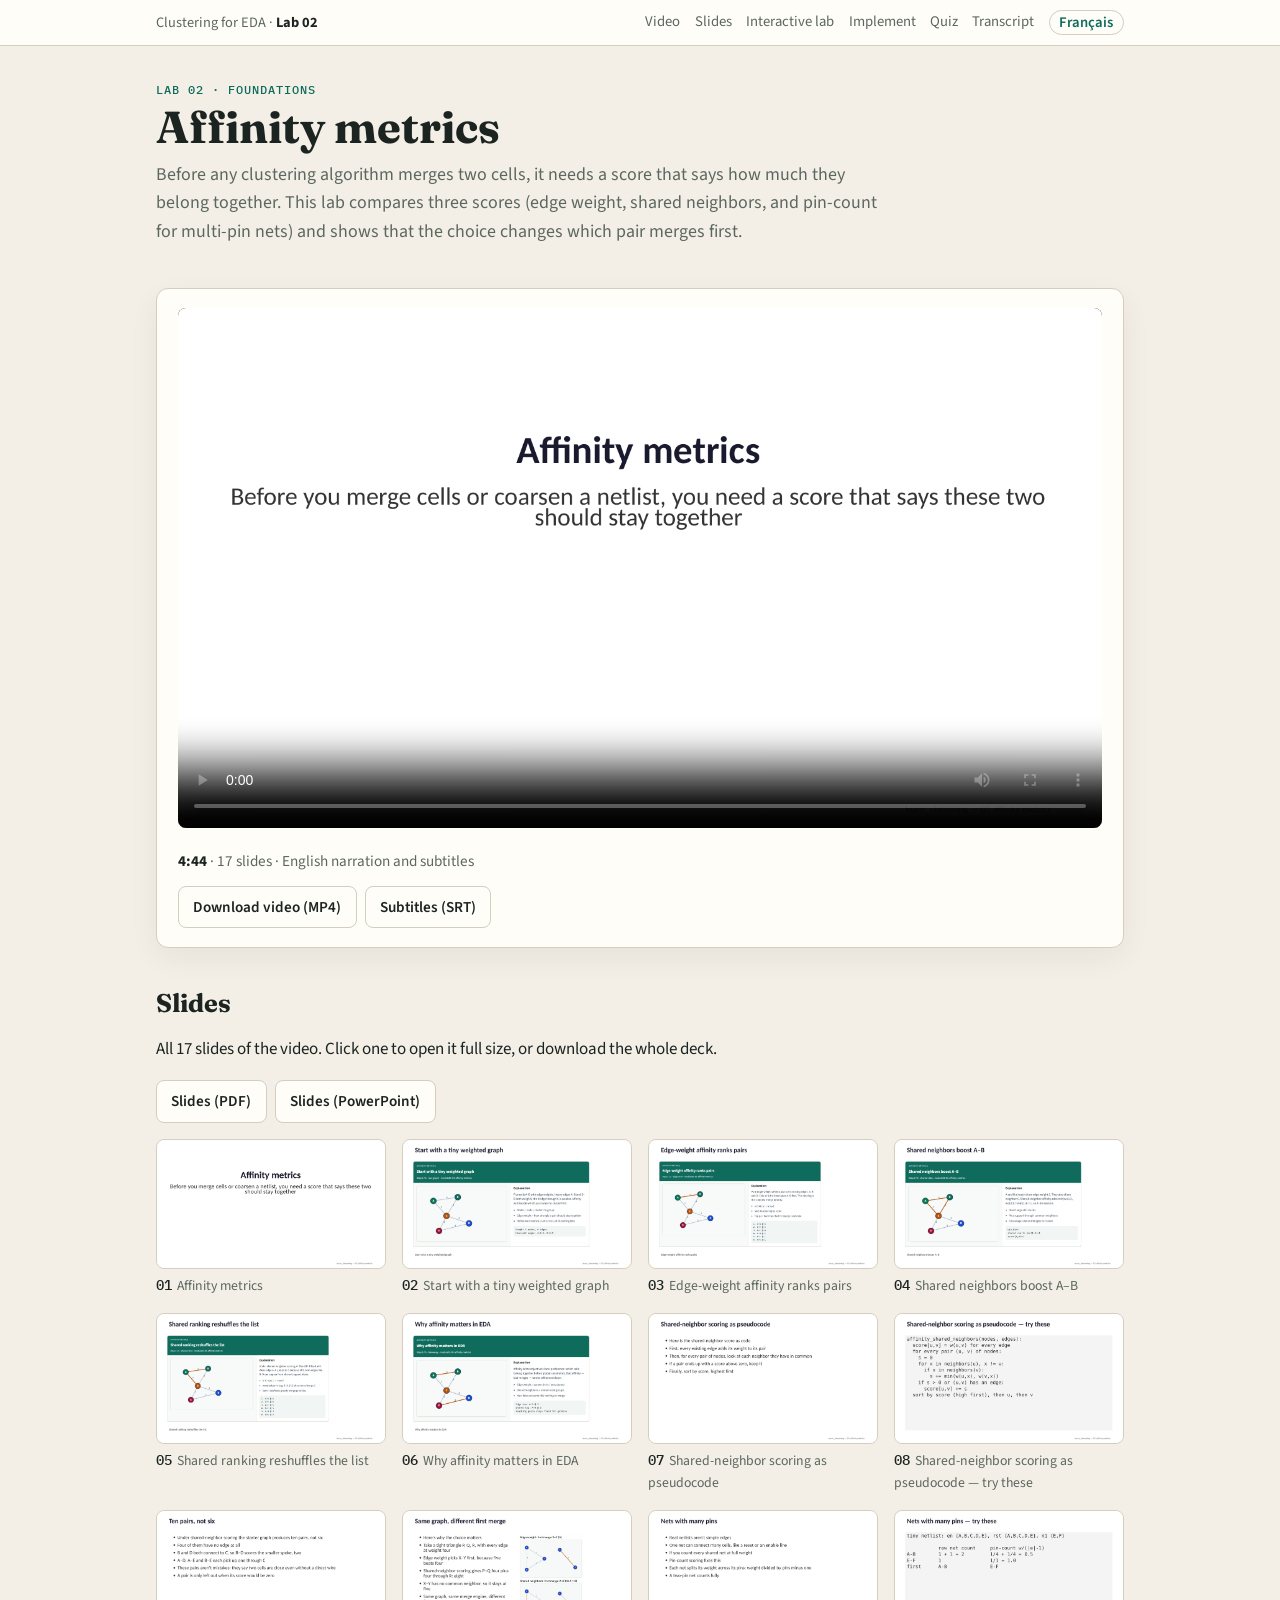
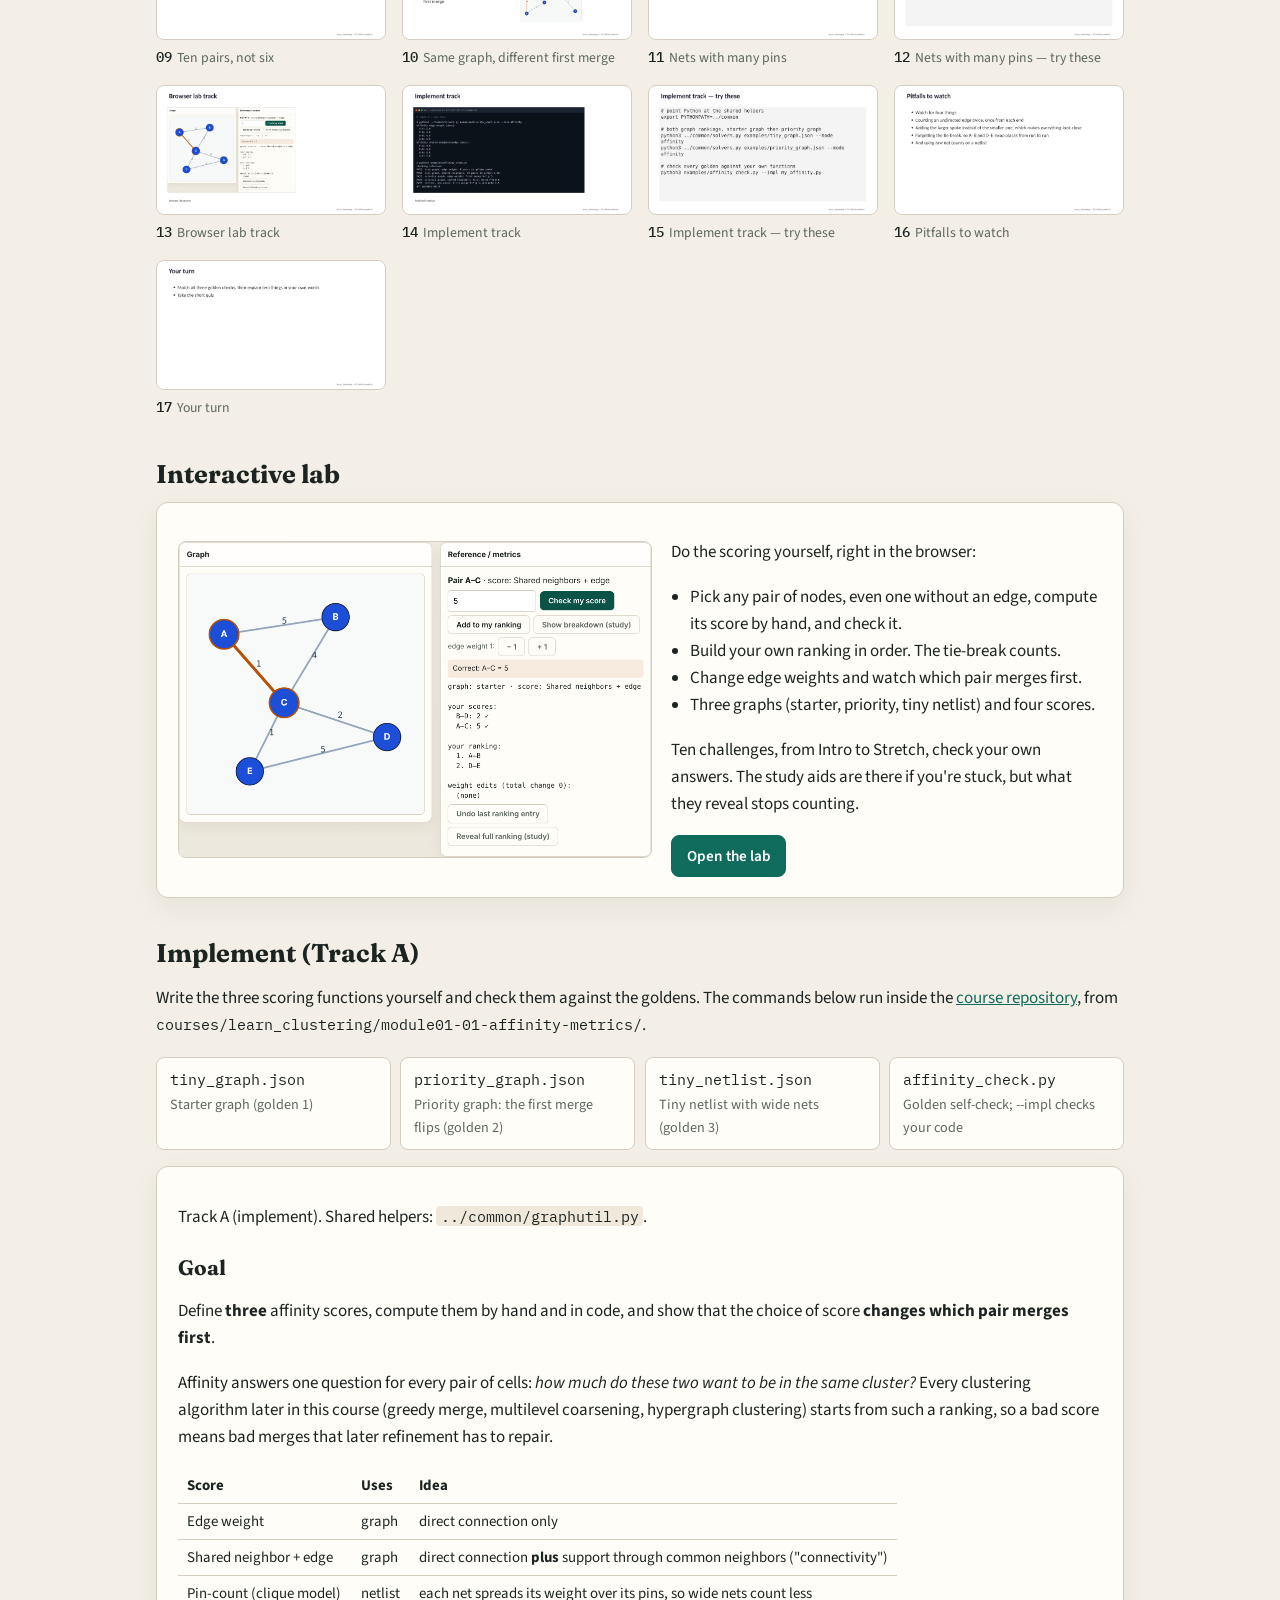
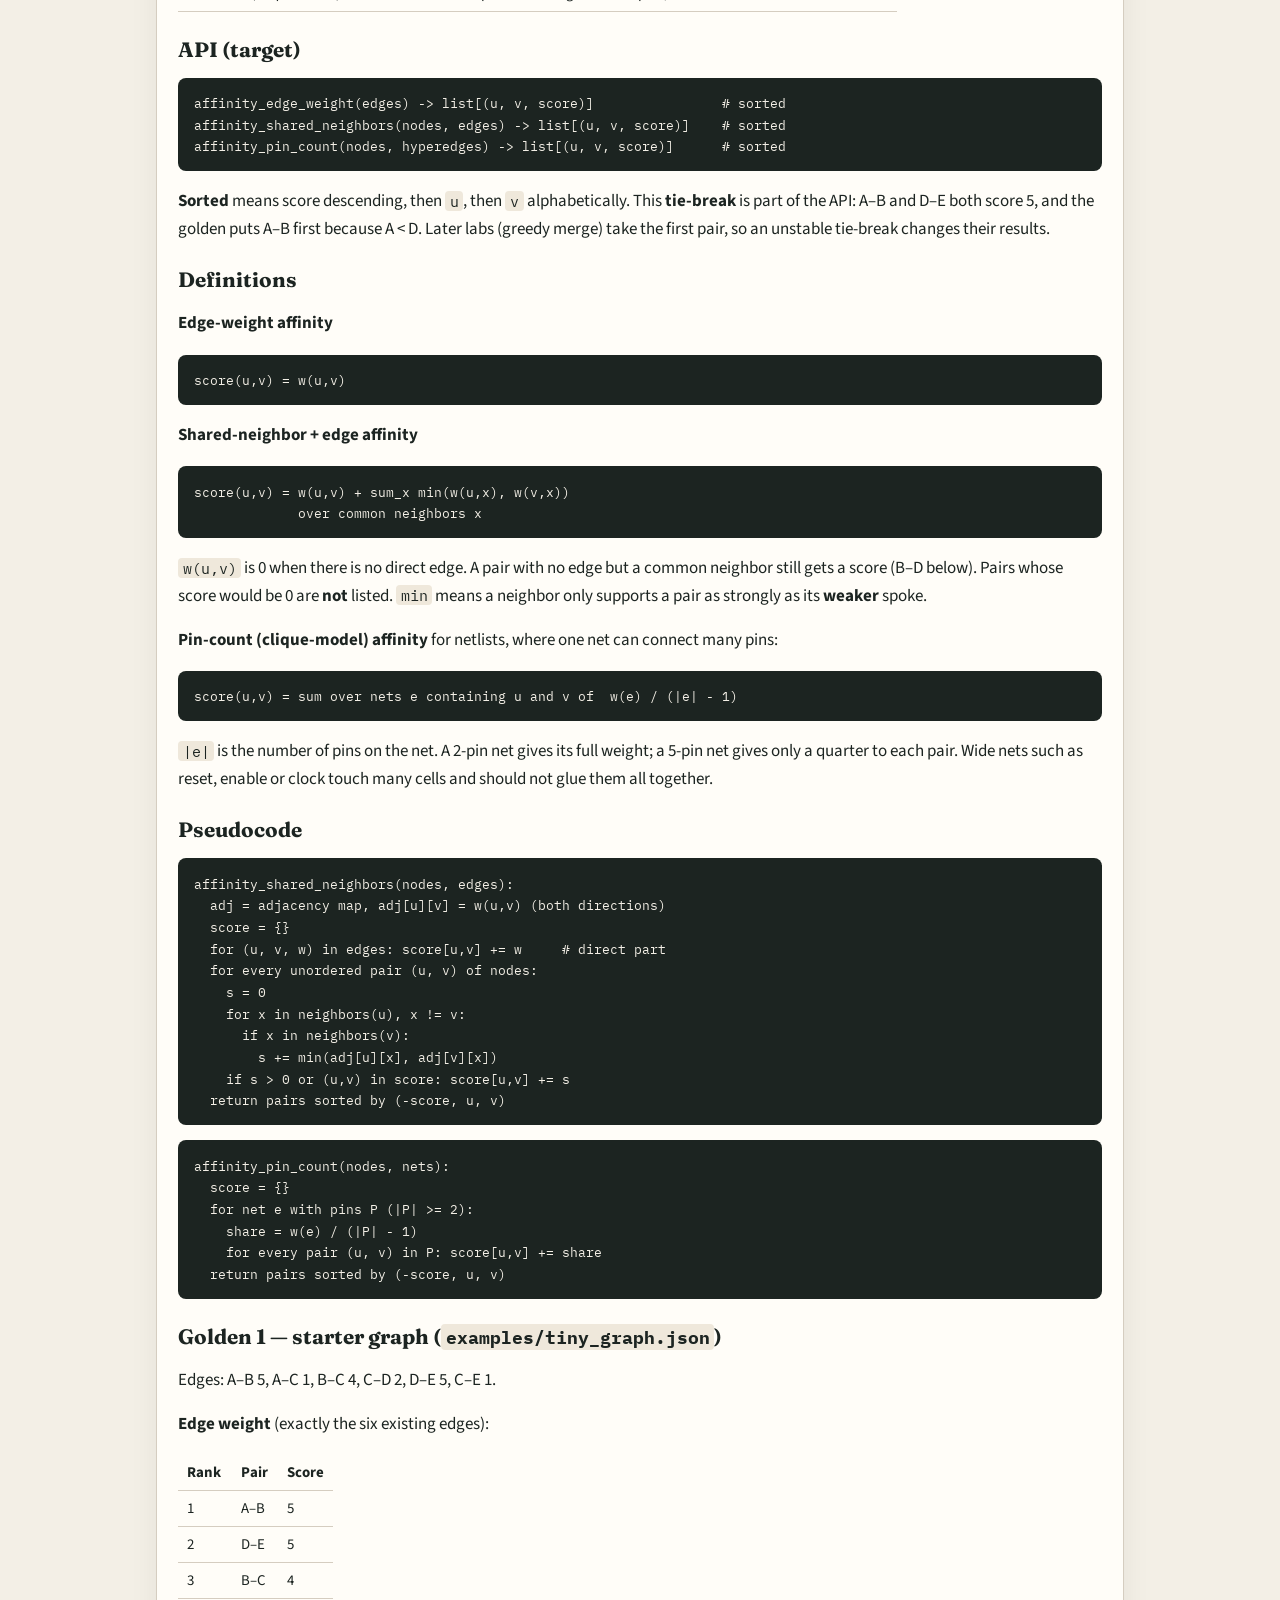
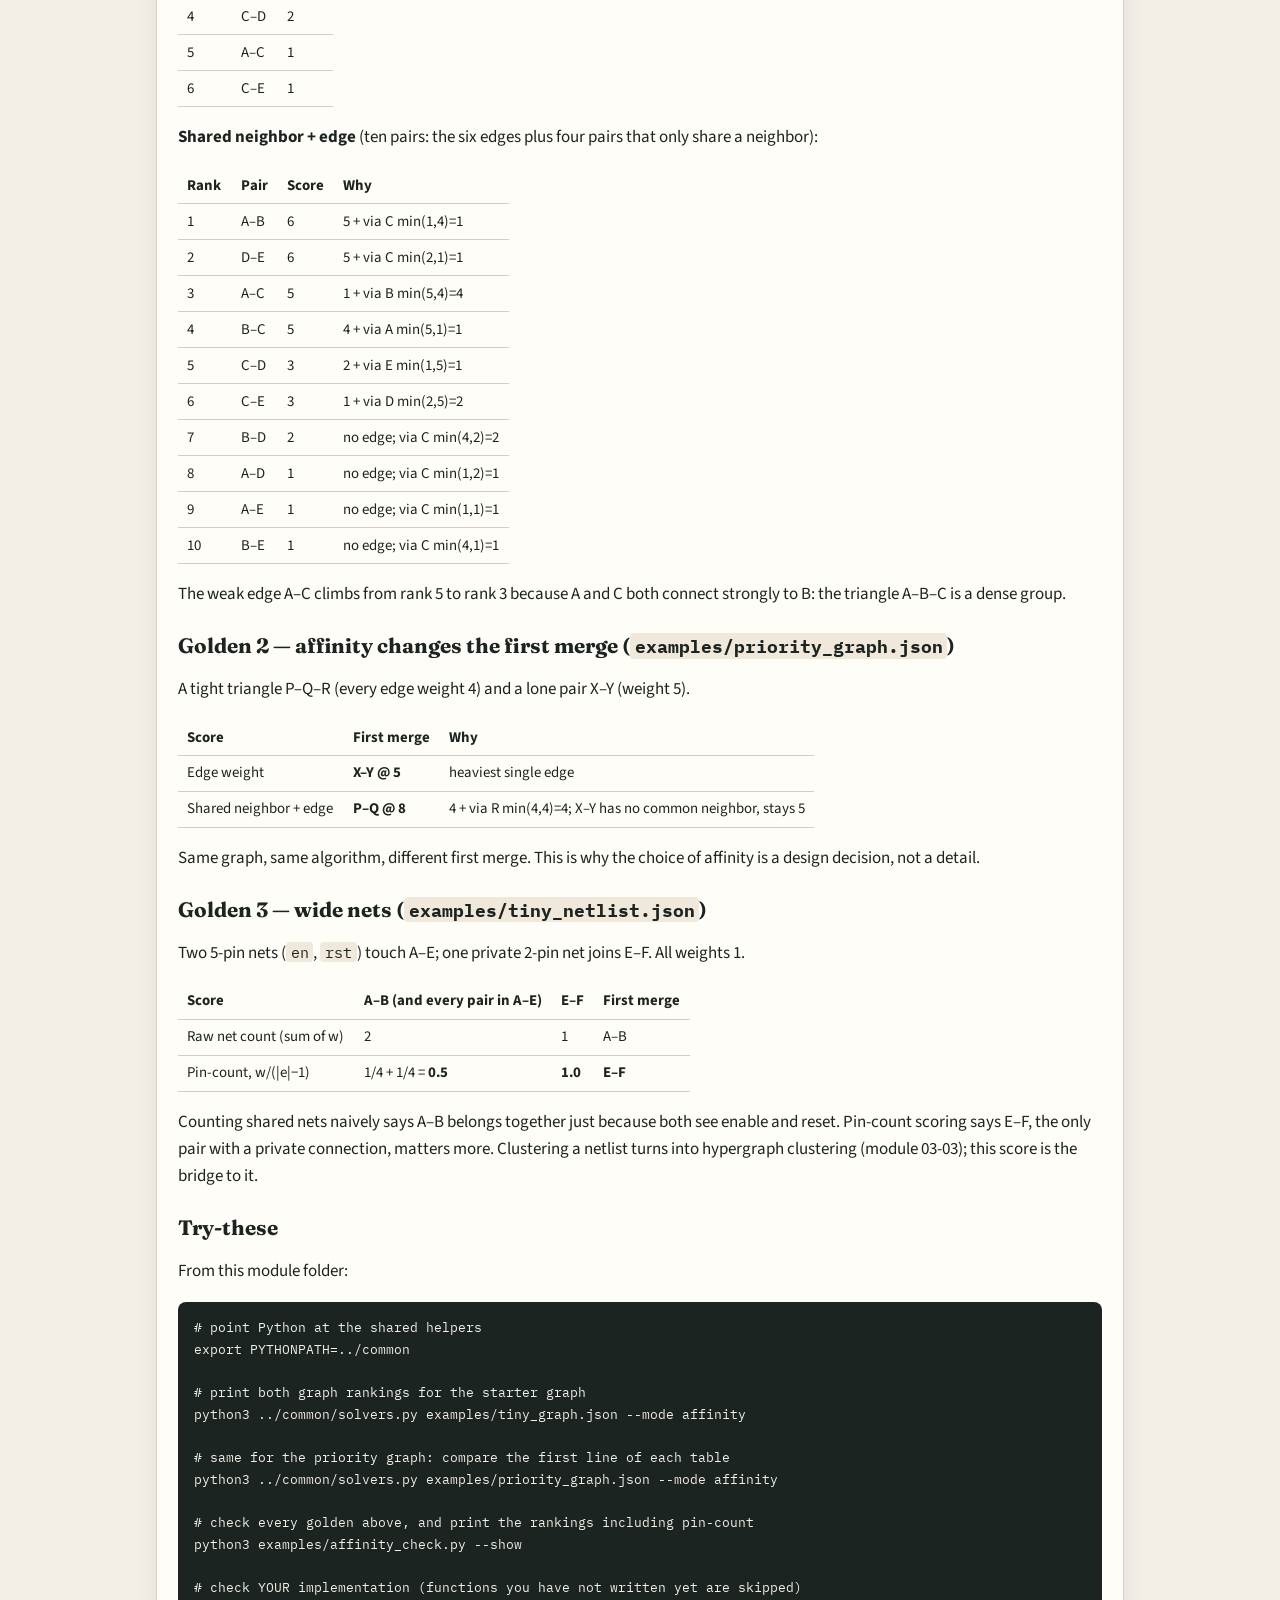
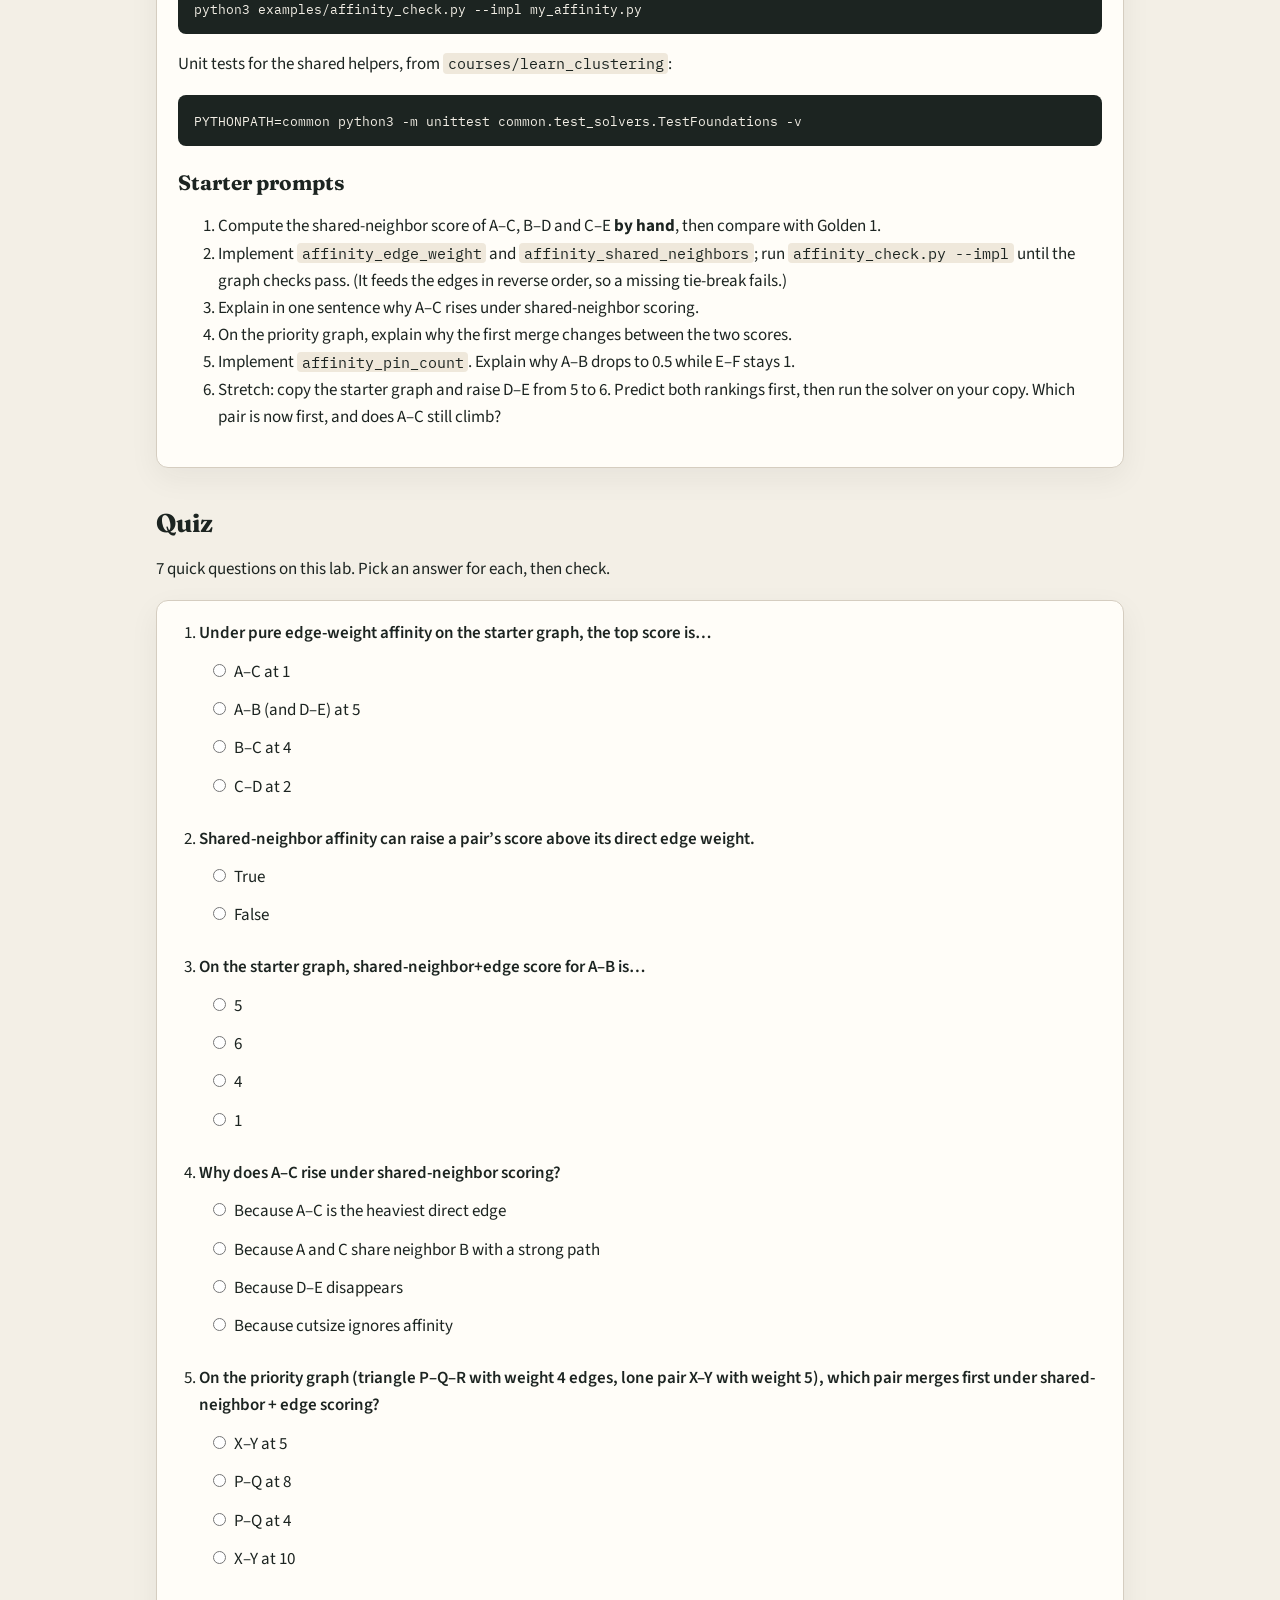
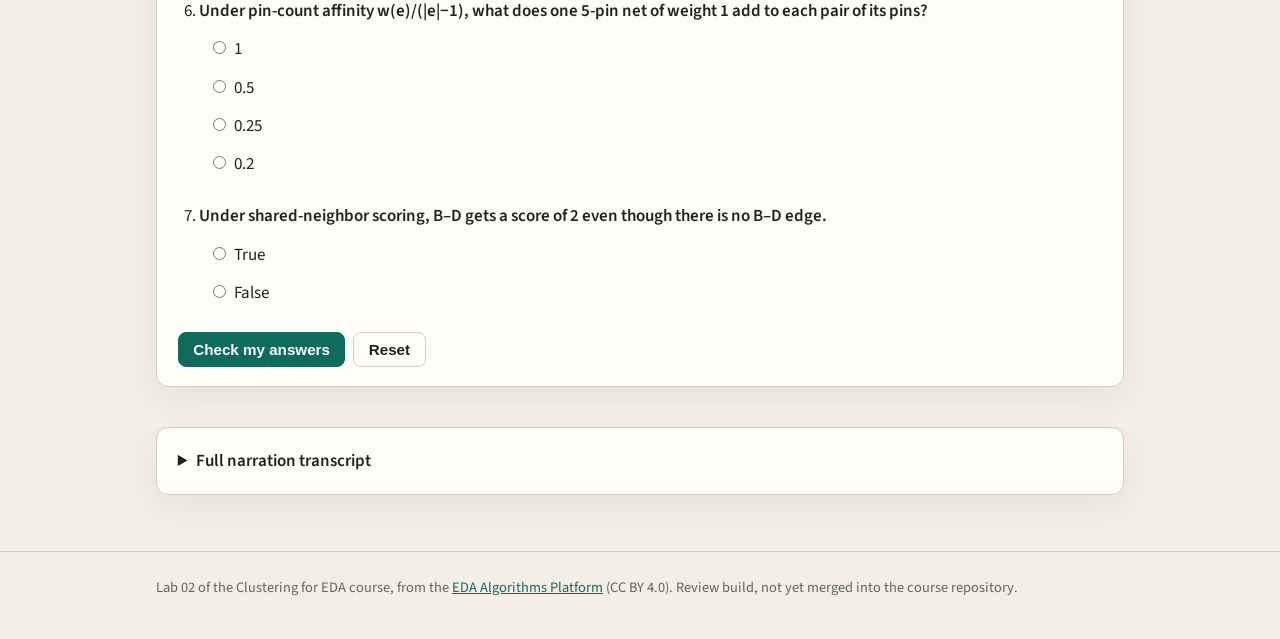
==== commit 21b6558d: "Add French version (page, lab, slides, narrated video, subtitles)" ====
--- a/docs/index.html
+++ b/docs/index.html
@@ -5,6 +5,7 @@
   <meta name="viewport" content="width=device-width, initial-scale=1">
   <title>Lab 02 — Affinity metrics · Clustering for EDA</title>
   <meta name="description" content="Lab 02 of the Clustering for EDA course: edge-weight, shared-neighbor and pin-count affinity, with narrated video, slides, an interactive browser lab and a quiz.">
+  <link rel="alternate" hreflang="fr" href="fr/index.html">
   <link rel="stylesheet" href="page.css">
 </head>
 <body>
@@ -18,6 +19,7 @@
         <a href="#implement">Implement</a>
         <a href="#quiz">Quiz</a>
         <a href="#transcript">Transcript</a>
+        <a class="lang-switch" href="fr/index.html" hreflang="fr" lang="fr" title="Lire cette page en français">Français</a>
       </nav>
     </div>
   </header>
@@ -31,9 +33,9 @@
 
     <section id="video">
       <div class="card video-card">
-        <div class="missing">The narrated video has not been built yet. Run <code>narrate_clips.sh</code> in the course repo, then rebuild this site.</div>
-        <p class="meta">17 slides</p>
-        <div class="btns"></div>
+        <video controls preload="metadata" poster="slides/01.png"><source src="video.mp4" type="video/mp4"><track kind="subtitles" src="subs.vtt" srclang="en" label="English" default>Your browser does not support the video tag.</video>
+        <p class="meta"><strong>4:44</strong> · 17 slides · English narration and subtitles</p>
+        <div class="btns"><a class="btn" href="video.mp4" download>Download video (MP4)</a><a class="btn" href="subs.srt" download>Subtitles (SRT)</a></div>
       </div>
     </section>
 
@@ -73,9 +75,9 @@
           <p>Do the scoring yourself, right in the browser:</p>
           <ul>
             <li>Pick any pair of nodes, even one without an edge, compute its score by hand, and check it.</li>
-            <li>Build your own ranking in order. The tie-break counts.</li>
-            <li>Change edge weights and watch which pair merges first.</li>
-            <li>Three graphs (starter, priority, tiny netlist) and four scores.</li>
+<li>Build your own ranking in order. The tie-break counts.</li>
+<li>Change edge weights and watch which pair merges first.</li>
+<li>Three graphs (starter, priority, tiny netlist) and four scores.</li>
           </ul>
           <p>Ten challenges, from Intro to Stretch, check your own answers. The study aids are there if you're stuck, but what they reveal stops counting.</p>
           <div class="btns"><a class="btn primary" href="tools/affinity-metrics/index.html">Open the lab</a></div>
@@ -385,7 +387,9 @@
     <section id="quiz">
       <h2>Quiz</h2>
       <p>7 quick questions on this lab. Pick an answer for each, then check.</p>
-      <div class="card quiz" id="quiz-root"></div>
+      <div class="card quiz" id="quiz-root"
+           data-check="Check my answers" data-reset="Reset" data-pass="passed"
+           data-fail="try again" data-true="True" data-false="False"></div>
       <script type="application/json" id="quiz-data">{"module": "module01-01-affinity-metrics", "title": "Affinity metrics check", "passing_score": 0.67, "items": [{"id": "q1", "type": "multiple_choice", "prompt": "Under pure edge-weight affinity on the starter graph, the top score is…", "choices": ["A–C at 1", "A–B (and D–E) at 5", "B–C at 4", "C–D at 2"], "answer": 1, "explain": "Heaviest edges are A–B and D–E at weight 5."}, {"id": "q2", "type": "true_false", "prompt": "Shared-neighbor affinity can raise a pair’s score above its direct edge weight.", "answer": true, "explain": "Overlap through common neighbors is added to the direct weight."}, {"id": "q3", "type": "multiple_choice", "prompt": "On the starter graph, shared-neighbor+edge score for A–B is…", "choices": ["5", "6", "4", "1"], "answer": 1, "explain": "5 + min(A–C,B–C)=1 → 6."}, {"id": "q4", "type": "multiple_choice", "prompt": "Why does A–C rise under shared-neighbor scoring?", "choices": ["Because A–C is the heaviest direct edge", "Because A and C share neighbor B with a strong path", "Because D–E disappears", "Because cutsize ignores affinity"], "answer": 1, "explain": "min(A–B,C–B)=4 boosts the weak A–C edge."}, {"id": "q5", "type": "multiple_choice", "prompt": "On the priority graph (triangle P–Q–R with weight 4 edges, lone pair X–Y with weight 5), which pair merges first under shared-neighbor + edge scoring?", "choices": ["X–Y at 5", "P–Q at 8", "P–Q at 4", "X–Y at 10"], "answer": 1, "explain": "P–Q = 4 + via R min(4,4) = 8. X–Y has no common neighbor, so it stays at 5. Edge weight alone would merge X–Y first."}, {"id": "q6", "type": "multiple_choice", "prompt": "Under pin-count affinity w(e)/(|e|−1), what does one 5-pin net of weight 1 add to each pair of its pins?", "choices": ["1", "0.5", "0.25", "0.2"], "answer": 2, "explain": "1 / (5 − 1) = 0.25. Wide nets such as reset or enable spread their weight thin, so they don't glue every cell together."}, {"id": "q7", "type": "true_false", "prompt": "Under shared-neighbor scoring, B–D gets a score of 2 even though there is no B–D edge.", "answer": true, "explain": "B and D share neighbor C: min(w(B,C), w(D,C)) = min(4, 2) = 2. Only pairs with a total score of 0 are left out."}]}</script>
     </section>
 
@@ -411,10 +415,14 @@
   </main>
 
   <footer>
-    <div class="wrap">
-      Lab 02 of the Clustering for EDA course, from the <a href="https://github.com/yongfu-li/eda-learning">EDA Algorithms Platform</a> (CC BY 4.0). Review build, not yet merged into the course repository.
-    </div>
+    <div class="wrap">Lab 02 of the Clustering for EDA course, from the <a href="https://github.com/yongfu-li/eda-learning">EDA Algorithms Platform</a> (CC BY 4.0). Review build, not yet merged into the course repository.</div>
   </footer>
+  <script>
+    // Keep the reader's place (#section) when switching language.
+    document.querySelectorAll("a.lang-switch").forEach((a) =>
+      a.addEventListener("click", () => { a.href = a.getAttribute("href").split("#")[0] + location.hash; })
+    );
+  </script>
   <script src="quiz.js"></script>
 </body>
 </html>
--- a/docs/page.css
+++ b/docs/page.css
@@ -113,3 +113,7 @@
 .transcript h3 { margin-top: 1.2rem; }
 
 footer { margin-top: 3rem; padding: 1.5rem 0 2.5rem; border-top: 1px solid var(--line); color: var(--muted); font-size: 0.9rem; }
+
+/* language switch */
+.toc a.lang-switch { color: var(--accent); font-weight: 600; border: 1px solid var(--line); border-radius: 999px; padding: 0 0.6rem; }
+.toc a.lang-switch:hover { border-color: var(--accent); }
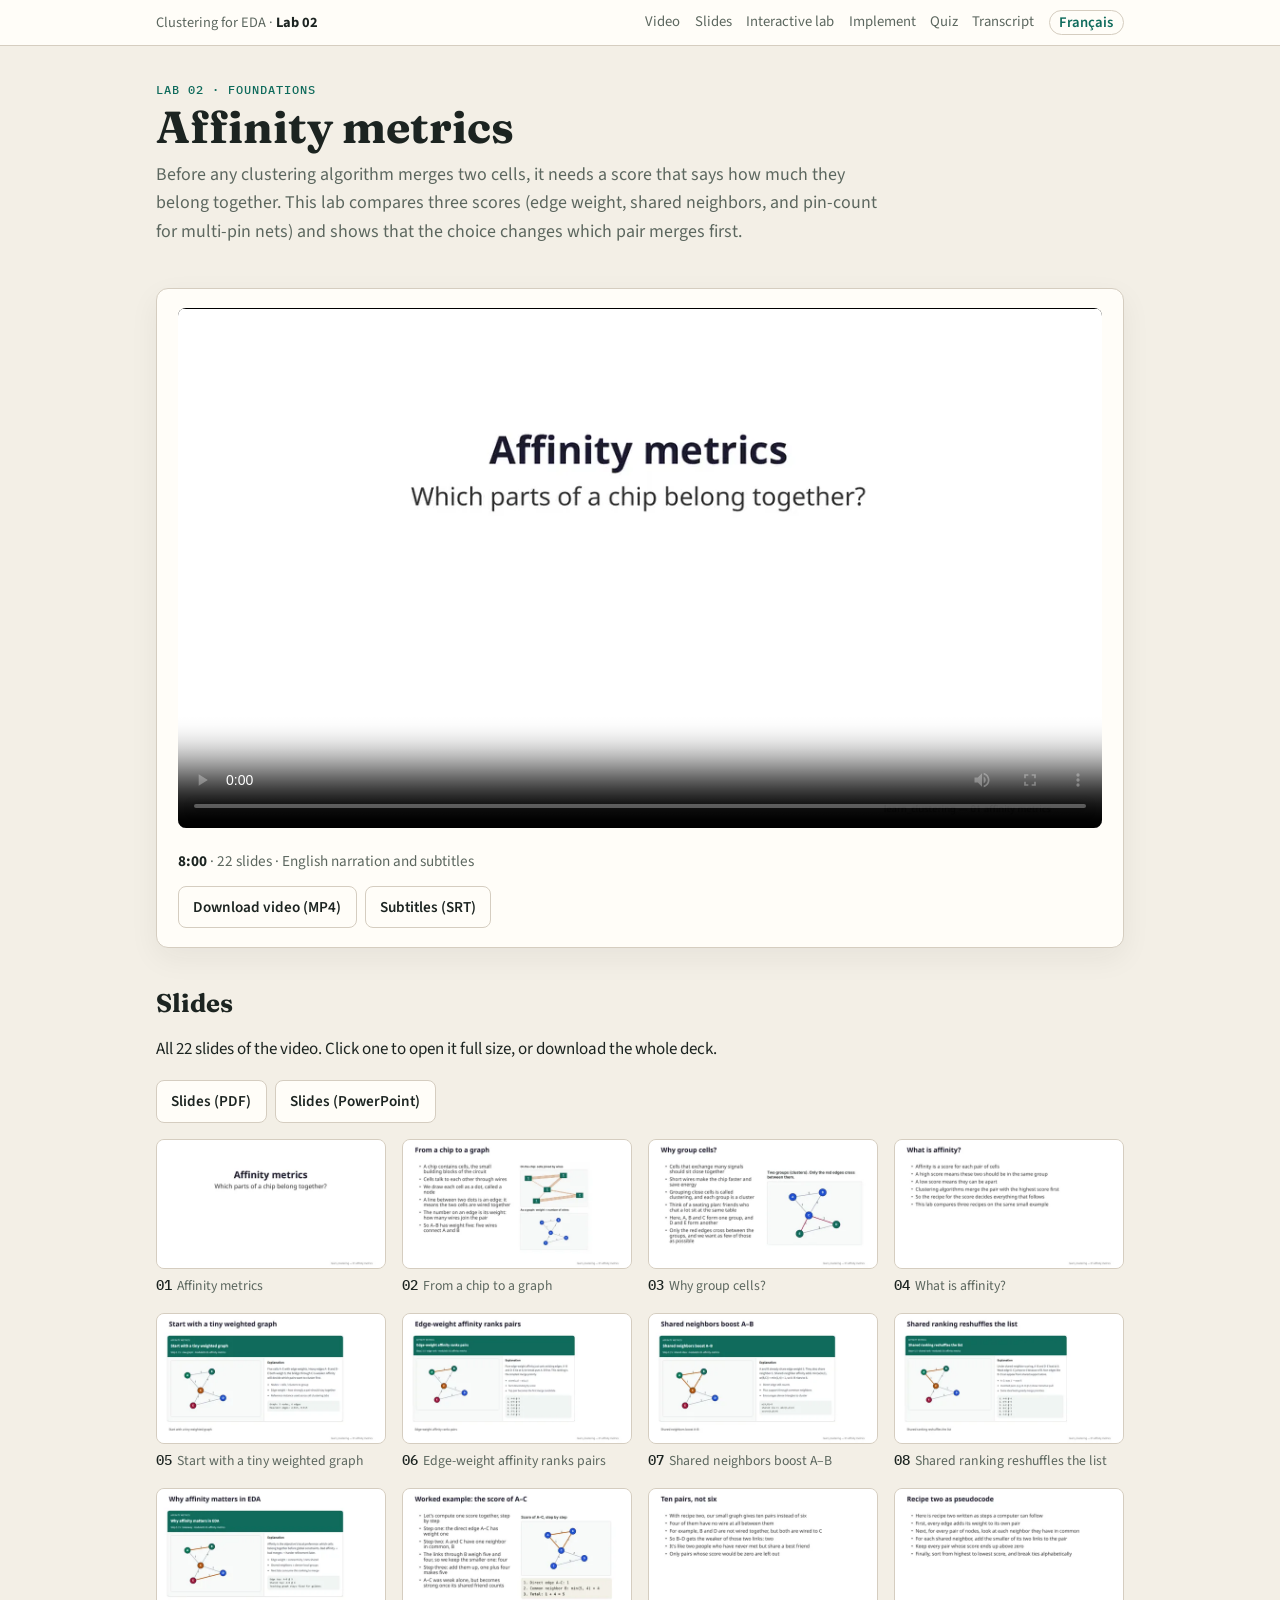
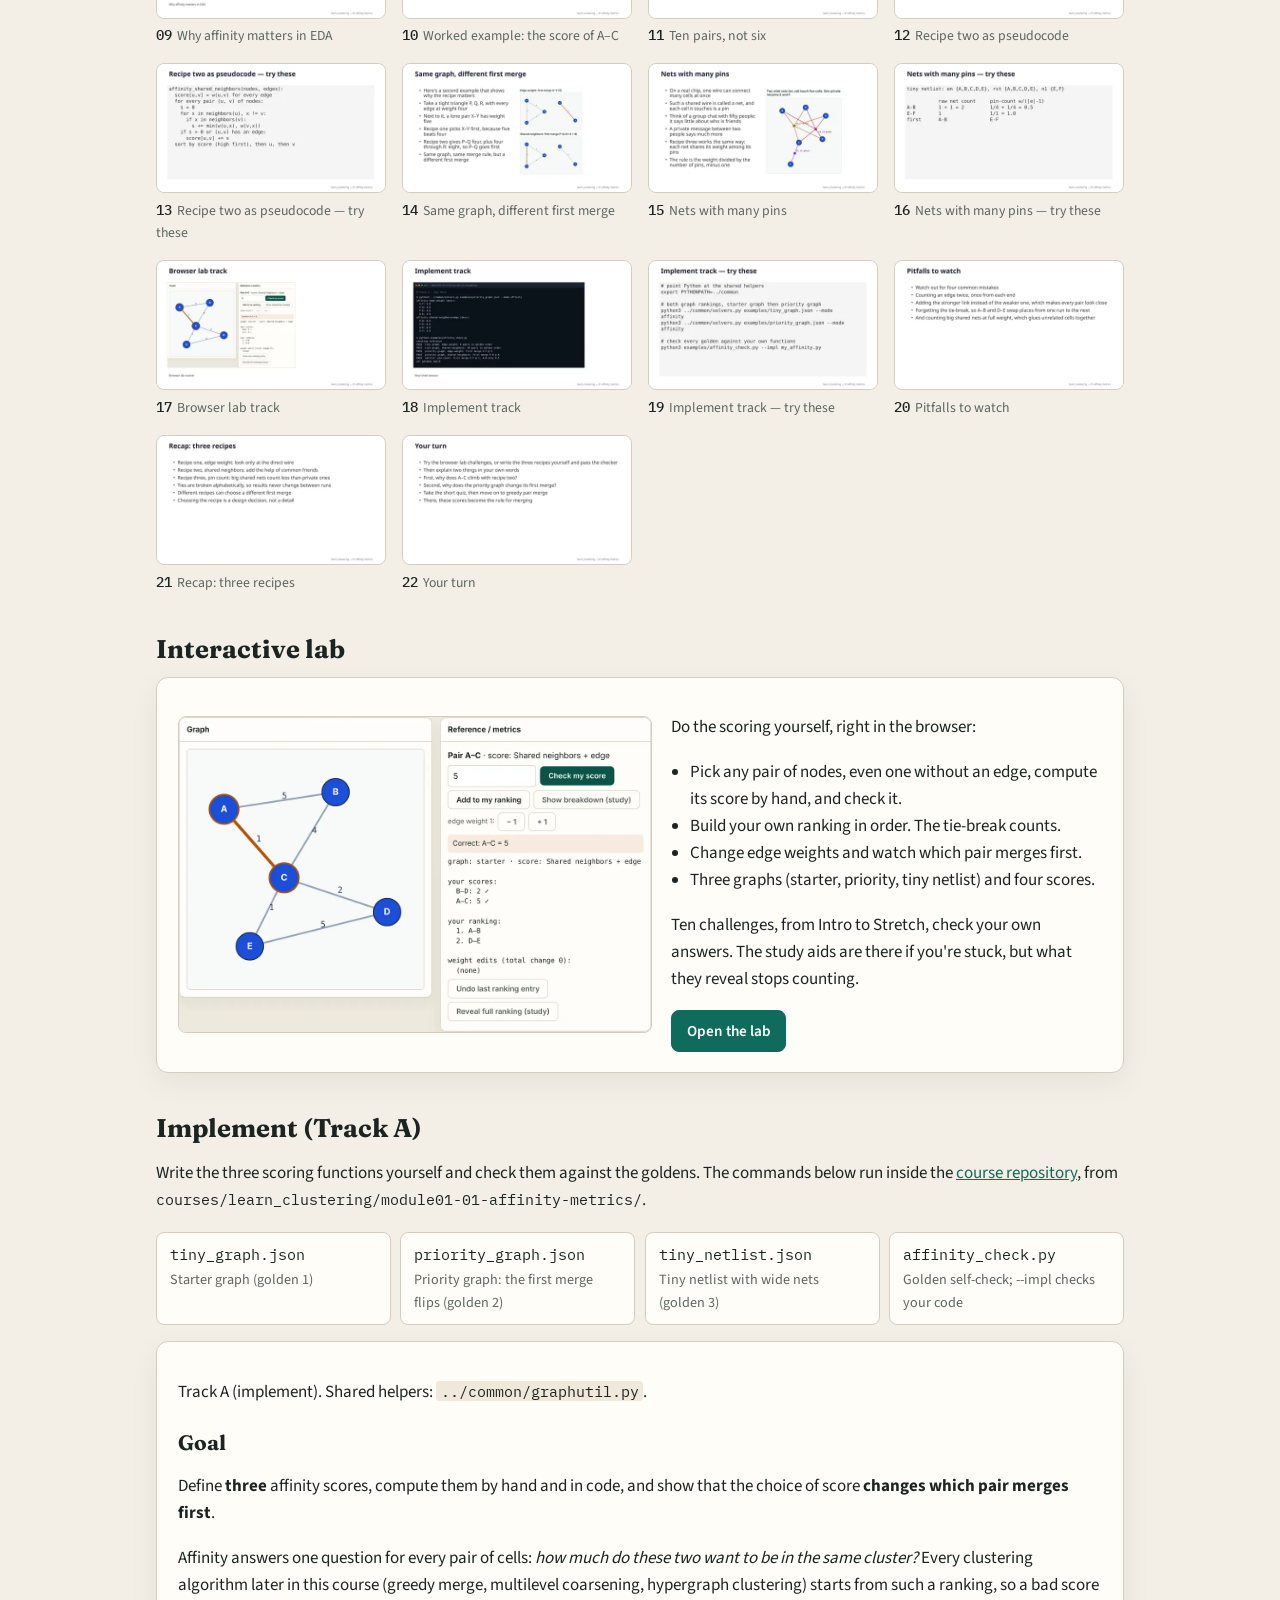
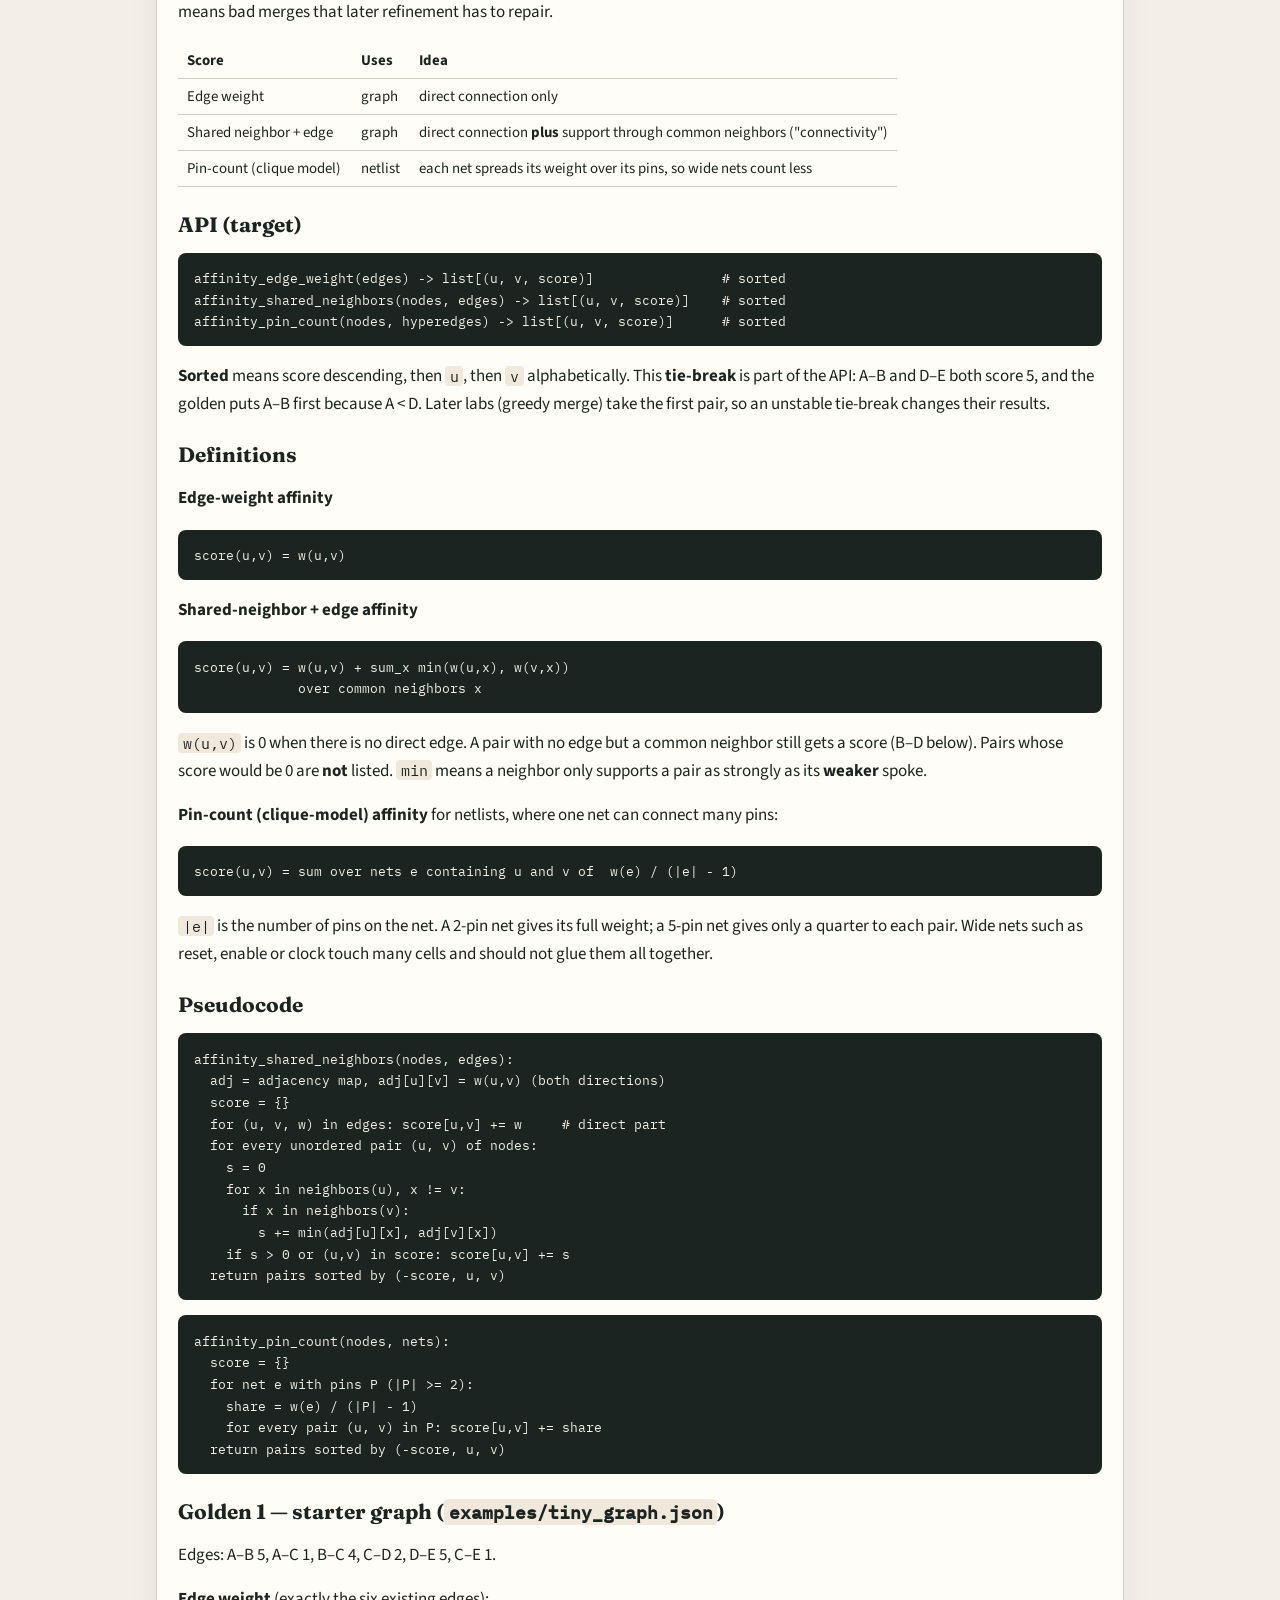
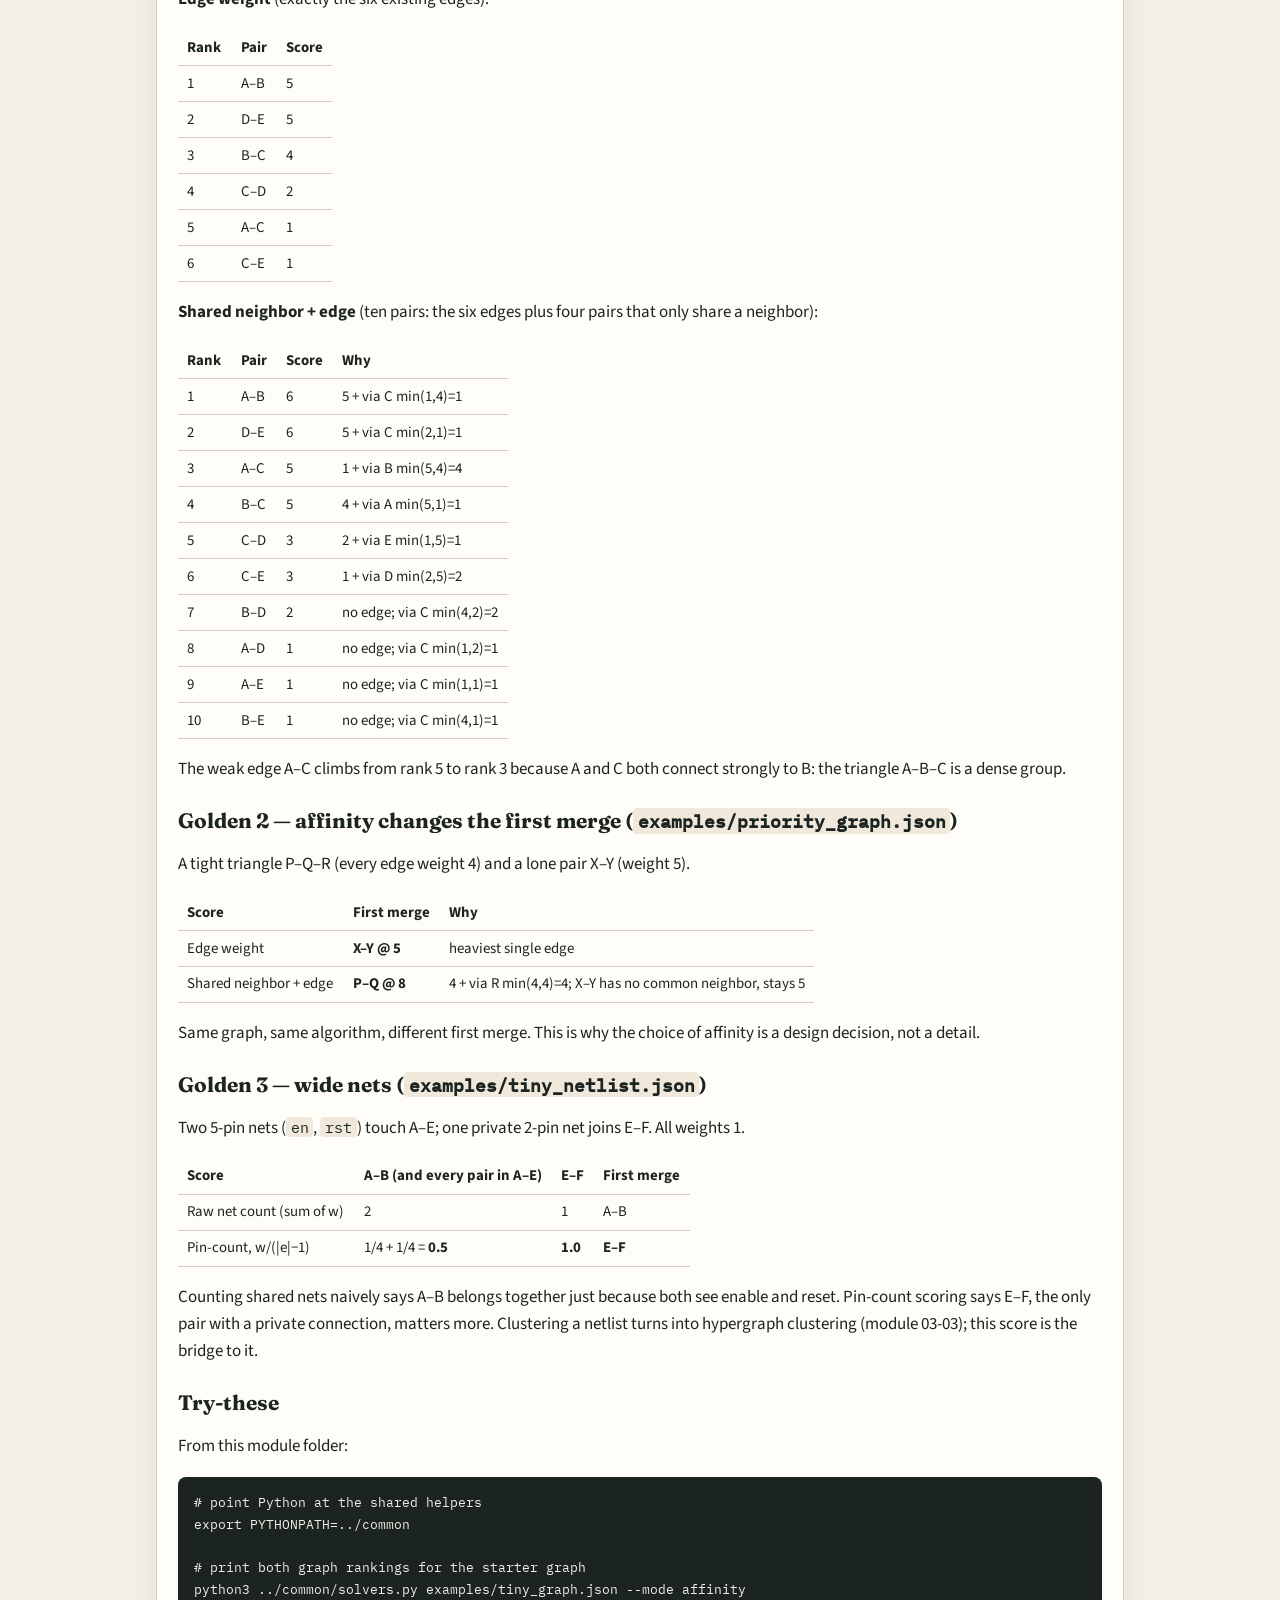
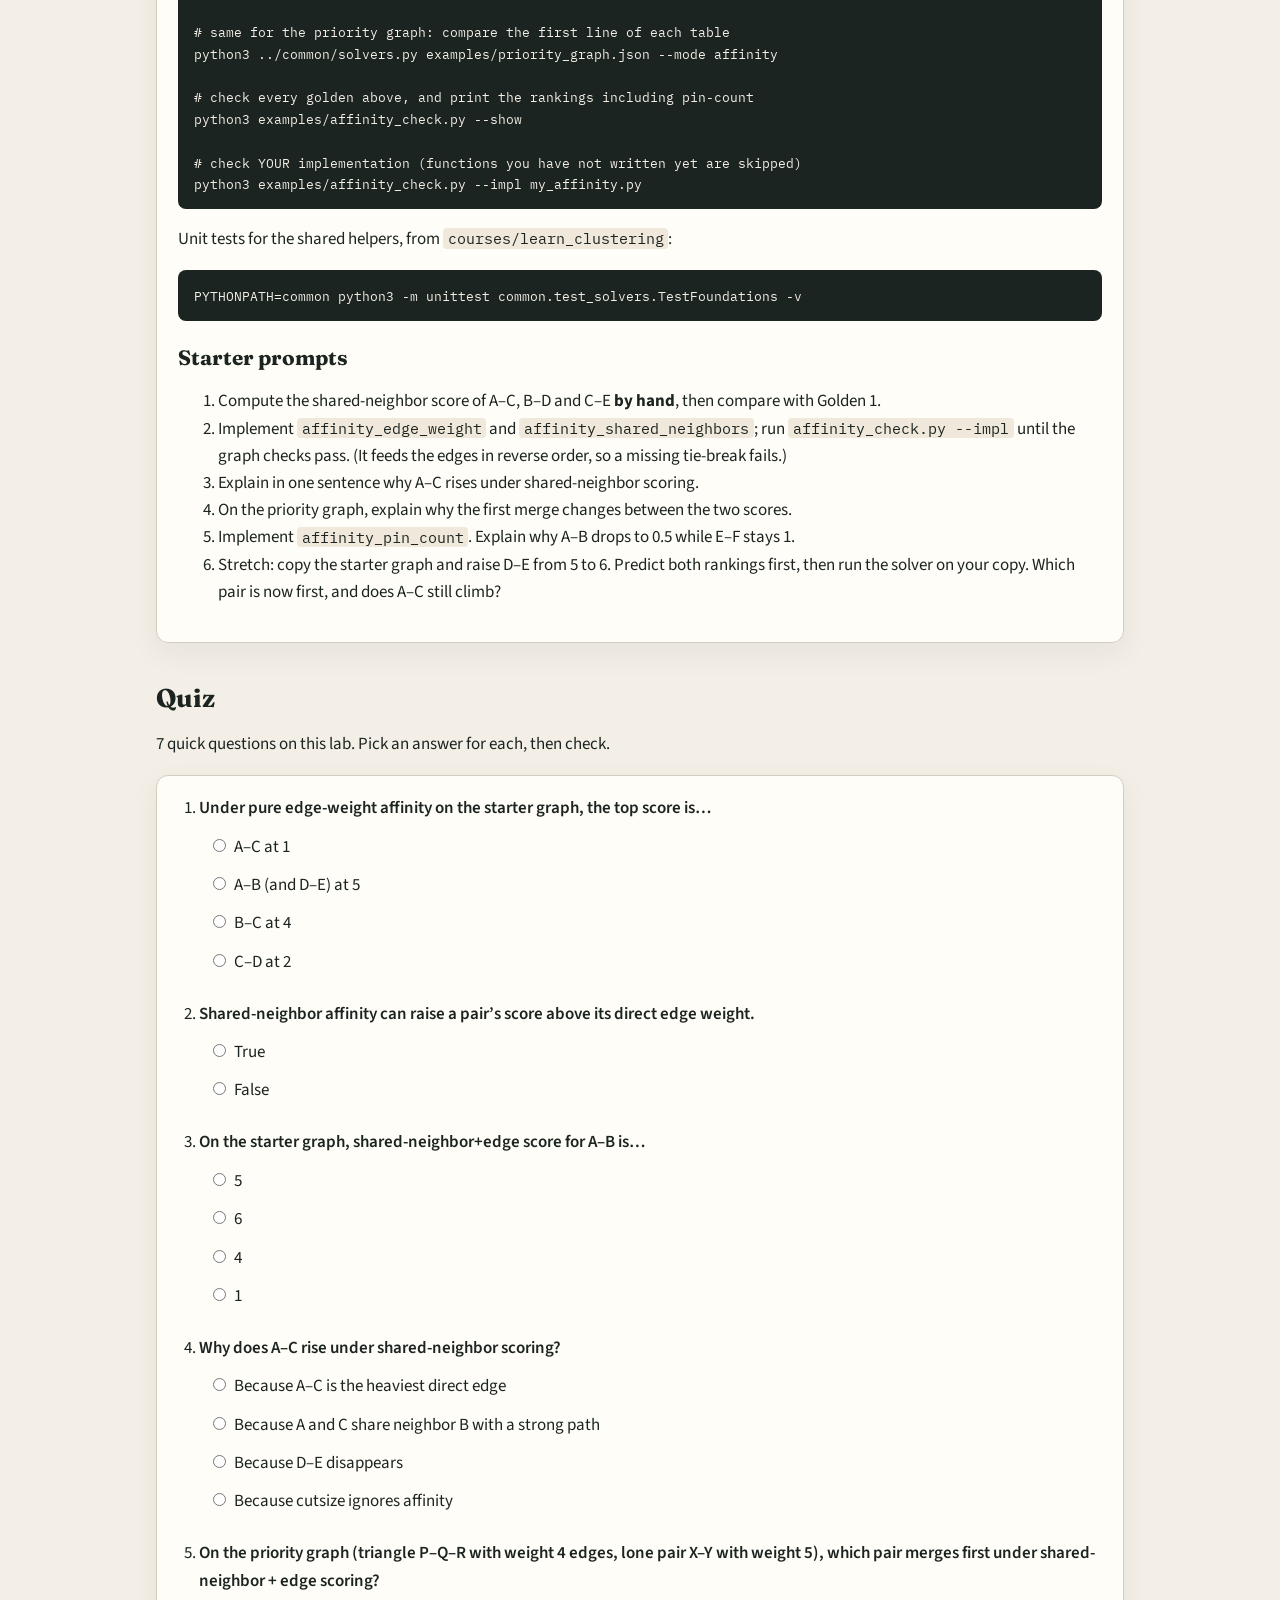
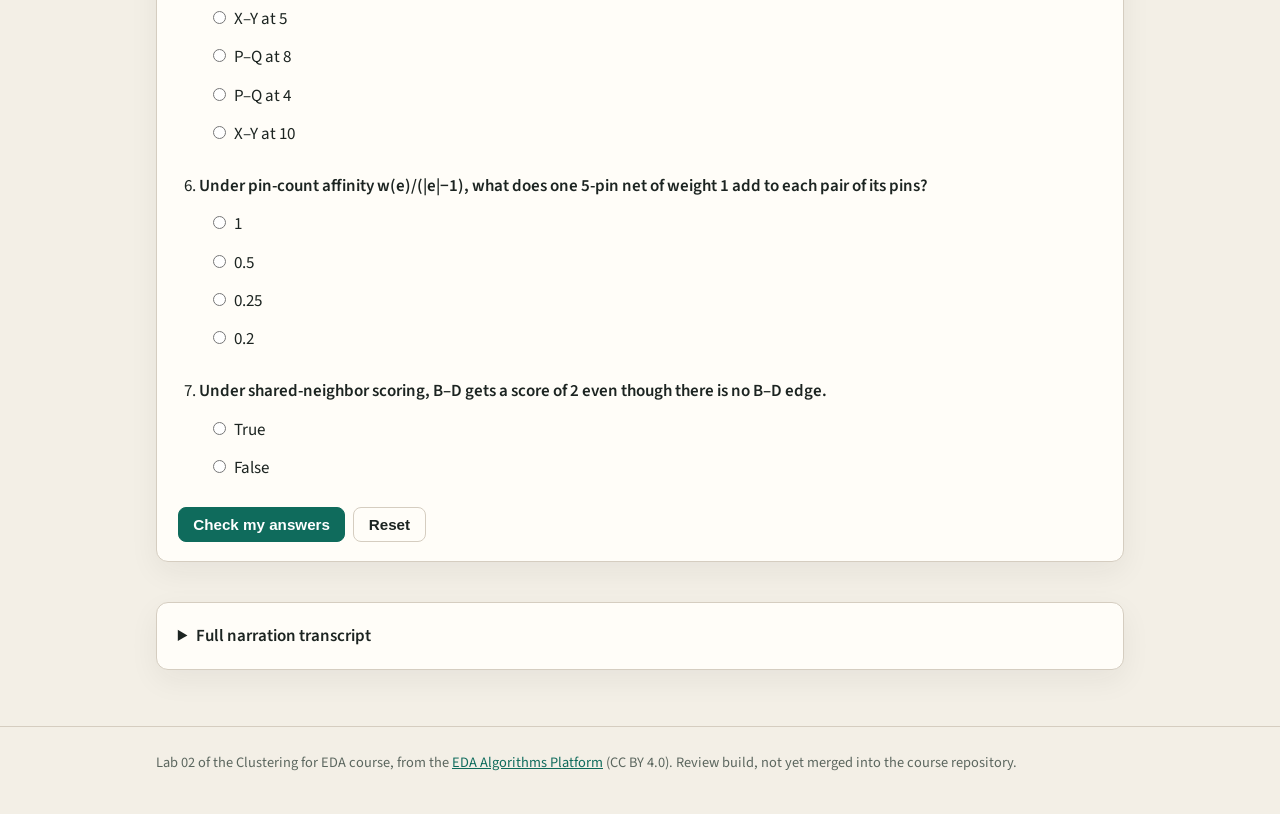
==== commit 49b87257: "Faster pages, beginner-friendly slides (EN + FR)" ====
--- a/docs/index.html
+++ b/docs/index.html
@@ -6,6 +6,7 @@
   <title>Lab 02 — Affinity metrics · Clustering for EDA</title>
   <meta name="description" content="Lab 02 of the Clustering for EDA course: edge-weight, shared-neighbor and pin-count affinity, with narrated video, slides, an interactive browser lab and a quiz.">
   <link rel="alternate" hreflang="fr" href="fr/index.html">
+  <link rel="preload" href="fonts/source-sans-3-latin-400-normal.woff2" as="font" type="font/woff2" crossorigin>
   <link rel="stylesheet" href="page.css">
 </head>
 <body>
@@ -33,44 +34,49 @@
 
     <section id="video">
       <div class="card video-card">
-        <video controls preload="metadata" poster="slides/01.png"><source src="video.mp4" type="video/mp4"><track kind="subtitles" src="subs.vtt" srclang="en" label="English" default>Your browser does not support the video tag.</video>
-        <p class="meta"><strong>4:44</strong> · 17 slides · English narration and subtitles</p>
+        <video controls preload="metadata" poster="slides/poster.webp"><source src="video.mp4" type="video/mp4"><track kind="subtitles" src="subs.vtt" srclang="en" label="English" default>Your browser does not support the video tag.</video>
+        <p class="meta"><strong>8:00</strong> · 22 slides · English narration and subtitles</p>
         <div class="btns"><a class="btn" href="video.mp4" download>Download video (MP4)</a><a class="btn" href="subs.srt" download>Subtitles (SRT)</a></div>
       </div>
     </section>
 
     <section id="slides">
       <h2>Slides</h2>
-      <p>All 17 slides of the video. Click one to open it full size, or download the whole deck.</p>
+      <p>All 22 slides of the video. Click one to open it full size, or download the whole deck.</p>
       <div class="btns" style="margin-bottom:1rem">
         <a class="btn" href="slides.pdf">Slides (PDF)</a>
         <a class="btn" href="slides.pptx" download>Slides (PowerPoint)</a>
       </div>
       <div class="slides">
-        <figure><a href="slides/01.png"><img src="slides/01.png" loading="lazy" alt="Slide 1: Affinity metrics"></a><figcaption><b>01</b>Affinity metrics</figcaption></figure>
-<figure><a href="slides/02.png"><img src="slides/02.png" loading="lazy" alt="Slide 2: Start with a tiny weighted graph"></a><figcaption><b>02</b>Start with a tiny weighted graph</figcaption></figure>
-<figure><a href="slides/03.png"><img src="slides/03.png" loading="lazy" alt="Slide 3: Edge-weight affinity ranks pairs"></a><figcaption><b>03</b>Edge-weight affinity ranks pairs</figcaption></figure>
-<figure><a href="slides/04.png"><img src="slides/04.png" loading="lazy" alt="Slide 4: Shared neighbors boost A–B"></a><figcaption><b>04</b>Shared neighbors boost A–B</figcaption></figure>
-<figure><a href="slides/05.png"><img src="slides/05.png" loading="lazy" alt="Slide 5: Shared ranking reshuffles the list"></a><figcaption><b>05</b>Shared ranking reshuffles the list</figcaption></figure>
-<figure><a href="slides/06.png"><img src="slides/06.png" loading="lazy" alt="Slide 6: Why affinity matters in EDA"></a><figcaption><b>06</b>Why affinity matters in EDA</figcaption></figure>
-<figure><a href="slides/07.png"><img src="slides/07.png" loading="lazy" alt="Slide 7: Shared-neighbor scoring as pseudocode"></a><figcaption><b>07</b>Shared-neighbor scoring as pseudocode</figcaption></figure>
-<figure><a href="slides/08.png"><img src="slides/08.png" loading="lazy" alt="Slide 8: Shared-neighbor scoring as pseudocode — try these"></a><figcaption><b>08</b>Shared-neighbor scoring as pseudocode — try these</figcaption></figure>
-<figure><a href="slides/09.png"><img src="slides/09.png" loading="lazy" alt="Slide 9: Ten pairs, not six"></a><figcaption><b>09</b>Ten pairs, not six</figcaption></figure>
-<figure><a href="slides/10.png"><img src="slides/10.png" loading="lazy" alt="Slide 10: Same graph, different first merge"></a><figcaption><b>10</b>Same graph, different first merge</figcaption></figure>
-<figure><a href="slides/11.png"><img src="slides/11.png" loading="lazy" alt="Slide 11: Nets with many pins"></a><figcaption><b>11</b>Nets with many pins</figcaption></figure>
-<figure><a href="slides/12.png"><img src="slides/12.png" loading="lazy" alt="Slide 12: Nets with many pins — try these"></a><figcaption><b>12</b>Nets with many pins — try these</figcaption></figure>
-<figure><a href="slides/13.png"><img src="slides/13.png" loading="lazy" alt="Slide 13: Browser lab track"></a><figcaption><b>13</b>Browser lab track</figcaption></figure>
-<figure><a href="slides/14.png"><img src="slides/14.png" loading="lazy" alt="Slide 14: Implement track"></a><figcaption><b>14</b>Implement track</figcaption></figure>
-<figure><a href="slides/15.png"><img src="slides/15.png" loading="lazy" alt="Slide 15: Implement track — try these"></a><figcaption><b>15</b>Implement track — try these</figcaption></figure>
-<figure><a href="slides/16.png"><img src="slides/16.png" loading="lazy" alt="Slide 16: Pitfalls to watch"></a><figcaption><b>16</b>Pitfalls to watch</figcaption></figure>
-<figure><a href="slides/17.png"><img src="slides/17.png" loading="lazy" alt="Slide 17: Your turn"></a><figcaption><b>17</b>Your turn</figcaption></figure>
+        <figure><a href="slides/01.png"><img src="slides/thumb/01.webp" loading="lazy" width="480" height="270" alt="Slide 1: Affinity metrics"></a><figcaption><b>01</b>Affinity metrics</figcaption></figure>
+<figure><a href="slides/02.png"><img src="slides/thumb/02.webp" loading="lazy" width="480" height="270" alt="Slide 2: From a chip to a graph"></a><figcaption><b>02</b>From a chip to a graph</figcaption></figure>
+<figure><a href="slides/03.png"><img src="slides/thumb/03.webp" loading="lazy" width="480" height="270" alt="Slide 3: Why group cells?"></a><figcaption><b>03</b>Why group cells?</figcaption></figure>
+<figure><a href="slides/04.png"><img src="slides/thumb/04.webp" loading="lazy" width="480" height="270" alt="Slide 4: What is affinity?"></a><figcaption><b>04</b>What is affinity?</figcaption></figure>
+<figure><a href="slides/05.png"><img src="slides/thumb/05.webp" loading="lazy" width="480" height="270" alt="Slide 5: Start with a tiny weighted graph"></a><figcaption><b>05</b>Start with a tiny weighted graph</figcaption></figure>
+<figure><a href="slides/06.png"><img src="slides/thumb/06.webp" loading="lazy" width="480" height="270" alt="Slide 6: Edge-weight affinity ranks pairs"></a><figcaption><b>06</b>Edge-weight affinity ranks pairs</figcaption></figure>
+<figure><a href="slides/07.png"><img src="slides/thumb/07.webp" loading="lazy" width="480" height="270" alt="Slide 7: Shared neighbors boost A–B"></a><figcaption><b>07</b>Shared neighbors boost A–B</figcaption></figure>
+<figure><a href="slides/08.png"><img src="slides/thumb/08.webp" loading="lazy" width="480" height="270" alt="Slide 8: Shared ranking reshuffles the list"></a><figcaption><b>08</b>Shared ranking reshuffles the list</figcaption></figure>
+<figure><a href="slides/09.png"><img src="slides/thumb/09.webp" loading="lazy" width="480" height="270" alt="Slide 9: Why affinity matters in EDA"></a><figcaption><b>09</b>Why affinity matters in EDA</figcaption></figure>
+<figure><a href="slides/10.png"><img src="slides/thumb/10.webp" loading="lazy" width="480" height="270" alt="Slide 10: Worked example: the score of A–C"></a><figcaption><b>10</b>Worked example: the score of A–C</figcaption></figure>
+<figure><a href="slides/11.png"><img src="slides/thumb/11.webp" loading="lazy" width="480" height="270" alt="Slide 11: Ten pairs, not six"></a><figcaption><b>11</b>Ten pairs, not six</figcaption></figure>
+<figure><a href="slides/12.png"><img src="slides/thumb/12.webp" loading="lazy" width="480" height="270" alt="Slide 12: Recipe two as pseudocode"></a><figcaption><b>12</b>Recipe two as pseudocode</figcaption></figure>
+<figure><a href="slides/13.png"><img src="slides/thumb/13.webp" loading="lazy" width="480" height="270" alt="Slide 13: Recipe two as pseudocode — try these"></a><figcaption><b>13</b>Recipe two as pseudocode — try these</figcaption></figure>
+<figure><a href="slides/14.png"><img src="slides/thumb/14.webp" loading="lazy" width="480" height="270" alt="Slide 14: Same graph, different first merge"></a><figcaption><b>14</b>Same graph, different first merge</figcaption></figure>
+<figure><a href="slides/15.png"><img src="slides/thumb/15.webp" loading="lazy" width="480" height="270" alt="Slide 15: Nets with many pins"></a><figcaption><b>15</b>Nets with many pins</figcaption></figure>
+<figure><a href="slides/16.png"><img src="slides/thumb/16.webp" loading="lazy" width="480" height="270" alt="Slide 16: Nets with many pins — try these"></a><figcaption><b>16</b>Nets with many pins — try these</figcaption></figure>
+<figure><a href="slides/17.png"><img src="slides/thumb/17.webp" loading="lazy" width="480" height="270" alt="Slide 17: Browser lab track"></a><figcaption><b>17</b>Browser lab track</figcaption></figure>
+<figure><a href="slides/18.png"><img src="slides/thumb/18.webp" loading="lazy" width="480" height="270" alt="Slide 18: Implement track"></a><figcaption><b>18</b>Implement track</figcaption></figure>
+<figure><a href="slides/19.png"><img src="slides/thumb/19.webp" loading="lazy" width="480" height="270" alt="Slide 19: Implement track — try these"></a><figcaption><b>19</b>Implement track — try these</figcaption></figure>
+<figure><a href="slides/20.png"><img src="slides/thumb/20.webp" loading="lazy" width="480" height="270" alt="Slide 20: Pitfalls to watch"></a><figcaption><b>20</b>Pitfalls to watch</figcaption></figure>
+<figure><a href="slides/21.png"><img src="slides/thumb/21.webp" loading="lazy" width="480" height="270" alt="Slide 21: Recap: three recipes"></a><figcaption><b>21</b>Recap: three recipes</figcaption></figure>
+<figure><a href="slides/22.png"><img src="slides/thumb/22.webp" loading="lazy" width="480" height="270" alt="Slide 22: Your turn"></a><figcaption><b>22</b>Your turn</figcaption></figure>
       </div>
     </section>
 
     <section id="lab">
       <h2>Interactive lab</h2>
       <div class="card lab-grid">
-        <a href="tools/affinity-metrics/index.html"><img src="img/lab-starter.png" alt="The affinity metrics browser lab: a graph on the left, the score entry and your ranking on the right"></a>
+        <a href="tools/affinity-metrics/index.html"><img src="img/lab-starter.webp" loading="lazy" alt="The affinity metrics browser lab: a graph on the left, the score entry and your ranking on the right"></a>
         <div>
           <p>Do the scoring yourself, right in the browser:</p>
           <ul>
@@ -396,20 +402,25 @@
     <section id="transcript">
       <details class="card transcript">
         <summary>Full narration transcript</summary>
-        <h3>Affinity metrics</h3><p>Before you merge cells or coarsen a netlist, you need a score that says these two should stay together. That score is affinity. In this module you’ll compare plain edge weight with shared-neighbor scoring on the same tiny graph—and watch who wants to merge first. Then you’ll see a graph where the two scores disagree, and a third score for real netlists, where one net can touch many cells.</p>
-<h3>Start with a tiny weighted graph</h3><p>Five cells A through E with edge weights. Heavy edges A–B and D–E both weigh five; the bridge through C is weaker. Affinity will decide which pairs want to cluster first.</p>
-<h3>Edge-weight affinity ranks pairs</h3><p>Pure edge-weight affinity just sorts existing edges. A–B and D–E tie at five; tie-break puts A–B first. That ranking is the simplest merge priority.</p>
-<h3>Shared neighbors boost A–B</h3><p>A and B already share edge weight five. They also share neighbor C. Shared-neighbor affinity adds the minimum of those spokes—one—so A–B rises to six.</p>
-<h3>Shared ranking reshuffles the list</h3><p>Under shared-neighbor scoring, A–B and D–E lead at six. Weak edge A–C jumps to five because of B. Non-edges like B–D can appear from shared support alone.</p>
-<h3>Why affinity matters in EDA</h3><p>Affinity is the objective’s local preference: which cells belong together before global constraints. Bad affinity means bad merges, and harder refinement later.</p>
-<h3>Shared-neighbor scoring as pseudocode</h3><p>Here is the shared-neighbor score as code. First, every existing edge adds its weight to its pair. Then, for every pair of nodes, look at each neighbor they have in common, and add the smaller of the two connecting weights. If a pair ends up with a score above zero, keep it. Finally, sort by score, highest first, and break ties alphabetically, so your list comes out the same every time.</p>
-<h3>Ten pairs, not six</h3><p>Under shared-neighbor scoring the starter graph produces ten pairs, not six. Four of them have no edge at all. B and D both connect to C, so B–D scores the smaller spoke, two. A–D, A–E and B–E each pick up one through C. These pairs aren&#x27;t mistakes: they say two cells are close even without a direct wire. A pair is only left out when its score would be zero.</p>
-<h3>Same graph, different first merge</h3><p>Here&#x27;s why the choice matters. Take a tight triangle P, Q, R, with every edge at weight four, and a lone pair X–Y at weight five. Edge weight picks X–Y first, because five beats four. Shared-neighbor scoring gives P–Q four plus four through R: eight. X–Y has no common neighbor, so it stays at five. Same graph, same merge engine, different first merge.</p>
-<h3>Nets with many pins</h3><p>Real netlists aren&#x27;t simple edges. One net can connect many cells, like a reset or an enable line. If you count every shared net at full weight, cells A and B look close just because both see reset. Pin-count scoring fixes this. Each net splits its weight across its pins: weight divided by pins minus one. A two-pin net counts fully. A five-pin net gives only a quarter to each pair.</p>
-<h3>Browser lab track</h3><p>In the browser lab, you do the scoring. Click two nodes to pick a pair, even a pair with no edge, work out its score by hand, and type it in. You can also build your own ranking, one pair at a time, and change edge weights to see which pair merges first. You can switch between all three graphs and all the scores. The ten challenges check what you typed, your ranking and your edits. The breakdown and the full ranking are there for study, but anything they reveal no longer counts.</p>
-<h3>Implement track</h3><p>In the implement track, print both rankings for the starter graph, then for the priority graph, and compare the first line of each table. Then write your own scoring functions, including pin-count, and run the golden checker on your file. It checks all three scores, and it feeds the edges in a scrambled order, so a missing tie-break shows up as a failure.</p>
-<h3>Pitfalls to watch</h3><p>Watch for four things. Counting an undirected edge twice, once from each end. Adding the larger spoke instead of the smaller one, which makes everything look close. Forgetting the tie-break, so A–B and D–E swap places from run to run. And using raw net counts on a netlist, where wide nets like reset glue unrelated cells together.</p>
-<h3>Your turn</h3><p>Match all three golden checks, then explain two things in your own words: why A–C climbs under shared-neighbor scoring, and why the priority graph changes its first merge. Take the short quiz, then continue to greedy pair merge, where these scores become the merge policy.</p>
+        <h3>Affinity metrics</h3><p>Which parts of a chip belong together? That is the question this lab answers. A chip is made of millions of tiny parts called cells. Before a computer can arrange them, it needs to know which cells like to stay close. That liking is a number called affinity. In this lab you&#x27;ll learn three ways to compute it, and see why the choice matters.</p>
+<h3>From a chip to a graph</h3><p>A chip contains cells, the small building blocks of the circuit. Cells talk to each other through wires. We draw each cell as a dot, called a node. A line between two dots is an edge: it means the two cells are wired together. The number on an edge is its weight: how many wires join the pair. So A–B has weight five: five wires connect A and B. This drawing is called a graph, and it&#x27;s the map every algorithm in this course works on.</p>
+<h3>Why group cells?</h3><p>Cells that exchange many signals should sit close together. Short wires make the chip faster and save energy. Grouping close cells is called clustering, and each group is a cluster. Think of a seating plan: friends who chat a lot sit at the same table. Here, A, B and C form one group, and D and E form another. Only the red edges cross between the groups, and we want as few of those as possible.</p>
+<h3>What is affinity?</h3><p>Affinity is a score for each pair of cells. A high score means these two should be in the same group. A low score means they can be apart. Clustering algorithms merge the pair with the highest score first. So the recipe for the score decides everything that follows. This lab compares three recipes on the same small example.</p>
+<h3>Start with a tiny weighted graph</h3><p>Here is our example for the whole lab: five cells, A to E. The heavy edges are A–B and D–E, with weight five each. C sits in the middle, with thinner links to the others. Keep this picture in mind: we&#x27;re going to give a score to every pair of cells in it.</p>
+<h3>Edge-weight affinity ranks pairs</h3><p>Recipe one is the simplest. The score of a pair is just the weight of the edge between them. Then we sort the pairs from highest to lowest, like a leaderboard. A–B and D–E are tied at five. When two scores are equal, we break the tie in alphabetical order, so A–B comes first. A fixed tie-break matters: it makes the computer give the same answer every single time.</p>
+<h3>Shared neighbors boost A–B</h3><p>Recipe two adds an idea from everyday life: friends of friends. If two people share a close friend, they&#x27;re probably close too. A and B are directly linked with weight five. They also share a neighbor: C. We add the weaker of the two links through C, which is one, so A–B rises to six. Why the weaker link? Because a chain is only as strong as its weakest link.</p>
+<h3>Shared ranking reshuffles the list</h3><p>With recipe two, A–B and D–E still lead, now at six. But look at A–C: on its own it was a weak edge of one, and now it jumps to five, thanks to B. Even pairs with no edge at all, like B–D, get a score, because they share a neighbor.</p>
+<h3>Why affinity matters in EDA</h3><p>EDA stands for electronic design automation: the software that designs chips. In EDA, affinity is the local preference: which cells belong together, before any rule about the whole chip. Bad affinity means bad merges, and fixing them later is much harder.</p>
+<h3>Worked example: the score of A–C</h3><p>Let&#x27;s compute one score together, step by step. Step one: the direct edge A–C has weight one. Step two: A and C have one neighbor in common, B. The links through B weigh five and four, so we keep the smaller one: four. Step three: add them up, one plus four makes five. A–C was weak alone, but becomes strong once its shared friend counts.</p>
+<h3>Ten pairs, not six</h3><p>With recipe two, our small graph gives ten pairs instead of six. Four of them have no wire at all between them. For example, B and D are not wired together, but both are wired to C. So B–D gets the weaker of those two links: two. It&#x27;s like two people who have never met but share a best friend. Only pairs whose score would be zero are left out.</p>
+<h3>Recipe two as pseudocode</h3><p>Here is recipe two written as steps a computer can follow. First, every edge adds its weight to its own pair. Next, for every pair of nodes, look at each neighbor they have in common. For each shared neighbor, add the smaller of its two links to the pair. Keep every pair whose score ends up above zero. Finally, sort from highest to lowest score, and break ties alphabetically.</p>
+<h3>Same graph, different first merge</h3><p>Here&#x27;s a second example that shows why the recipe matters. Take a tight triangle P, Q, R, with every edge at weight four. Next to it, a lone pair X–Y has weight five. Recipe one picks X–Y first, because five beats four. Recipe two gives P–Q four, plus four through R: eight, so P–Q goes first. Same graph, same merge rule, but a different first merge.</p>
+<h3>Nets with many pins</h3><p>On a real chip, one wire can connect many cells at once. Such a shared wire is called a net, and each cell it touches is a pin. Think of a group chat with fifty people: it says little about who is friends. A private message between two people says much more. Recipe three works the same way: each net shares its weight among its pins. The rule is the weight divided by the number of pins, minus one. Here, the enable and reset nets touch five cells each, so they give only a quarter to each pair. The private net between E and F gives its full weight, one.</p>
+<h3>Browser lab track</h3><p>Now it&#x27;s your turn to compute scores, in the browser lab. Click two nodes to pick a pair, even a pair with no edge, work out its score by hand, and type it in. The lab tells you right away if you&#x27;re correct. You can also build your own ranking, one pair at a time, and change edge weights to see which pair merges first. The ten challenges go from easy to hard. If you get stuck, the breakdown button shows the calculation, but that answer no longer counts for the challenge.</p>
+<h3>Implement track</h3><p>If you like programming, the implement track is for you. First, print both rankings with the reference program, for the starter graph and then for the priority graph. Then write your own three scoring functions in Python. Finally, run the checker on your file. It compares your answers with the correct ones, and it feeds the edges in a scrambled order, so a missing tie-break shows up as a failure.</p>
+<h3>Pitfalls to watch</h3><p>Watch out for four common mistakes. Counting an edge twice, once from each end. Adding the stronger link instead of the weaker one, which makes every pair look close. Forgetting the tie-break, so A–B and D–E swap places from one run to the next. And counting big shared nets at full weight, which glues unrelated cells together.</p>
+<h3>Recap: three recipes</h3><p>Recipe one, edge weight: look only at the direct wire. Recipe two, shared neighbors: add the help of common friends. Recipe three, pin count: big shared nets count less than private ones. Ties are broken alphabetically, so results never change between runs. Different recipes can choose a different first merge. Choosing the recipe is a design decision, not a detail.</p>
+<h3>Your turn</h3><p>Try the browser lab challenges, or write the three recipes yourself and pass the checker. Then explain two things in your own words. First, why does A–C climb with recipe two? Second, why does the priority graph change its first merge? Take the short quiz, then move on to greedy pair merge. There, these scores become the rule for merging.</p>
       </details>
     </section>
   </main>
--- a/docs/page.css
+++ b/docs/page.css
@@ -1,5 +1,11 @@
+@font-face{font-family:"Source Sans 3";font-style:normal;font-weight:400;font-display:swap;src:url("fonts/source-sans-3-latin-400-normal.woff2") format("woff2");}
+@font-face{font-family:"Source Sans 3";font-style:normal;font-weight:600;font-display:swap;src:url("fonts/source-sans-3-latin-600-normal.woff2") format("woff2");}
+@font-face{font-family:"Source Sans 3";font-style:normal;font-weight:700;font-display:swap;src:url("fonts/source-sans-3-latin-700-normal.woff2") format("woff2");}
+@font-face{font-family:"Fraunces";font-style:normal;font-weight:500;font-display:swap;src:url("fonts/fraunces-latin-500-normal.woff2") format("woff2");}
+@font-face{font-family:"Fraunces";font-style:normal;font-weight:700;font-display:swap;src:url("fonts/fraunces-latin-700-normal.woff2") format("woff2");}
+@font-face{font-family:"IBM Plex Mono";font-style:normal;font-weight:400;font-display:swap;src:url("fonts/ibm-plex-mono-latin-400-normal.woff2") format("woff2");}
+@font-face{font-family:"IBM Plex Mono";font-style:normal;font-weight:500;font-display:swap;src:url("fonts/ibm-plex-mono-latin-500-normal.woff2") format("woff2");}
 /* Lab 02 landing page. Tokens match the course platform (platform/assets/site.css). */
-@import url("https://fonts.googleapis.com/css2?family=Fraunces:opsz,wght@9..144,500;9..144,700&family=IBM+Plex+Mono:wght@400;500&family=Source+Sans+3:wght@400;600;700&display=swap");
 
 :root {
   --bg: #f3efe6;
